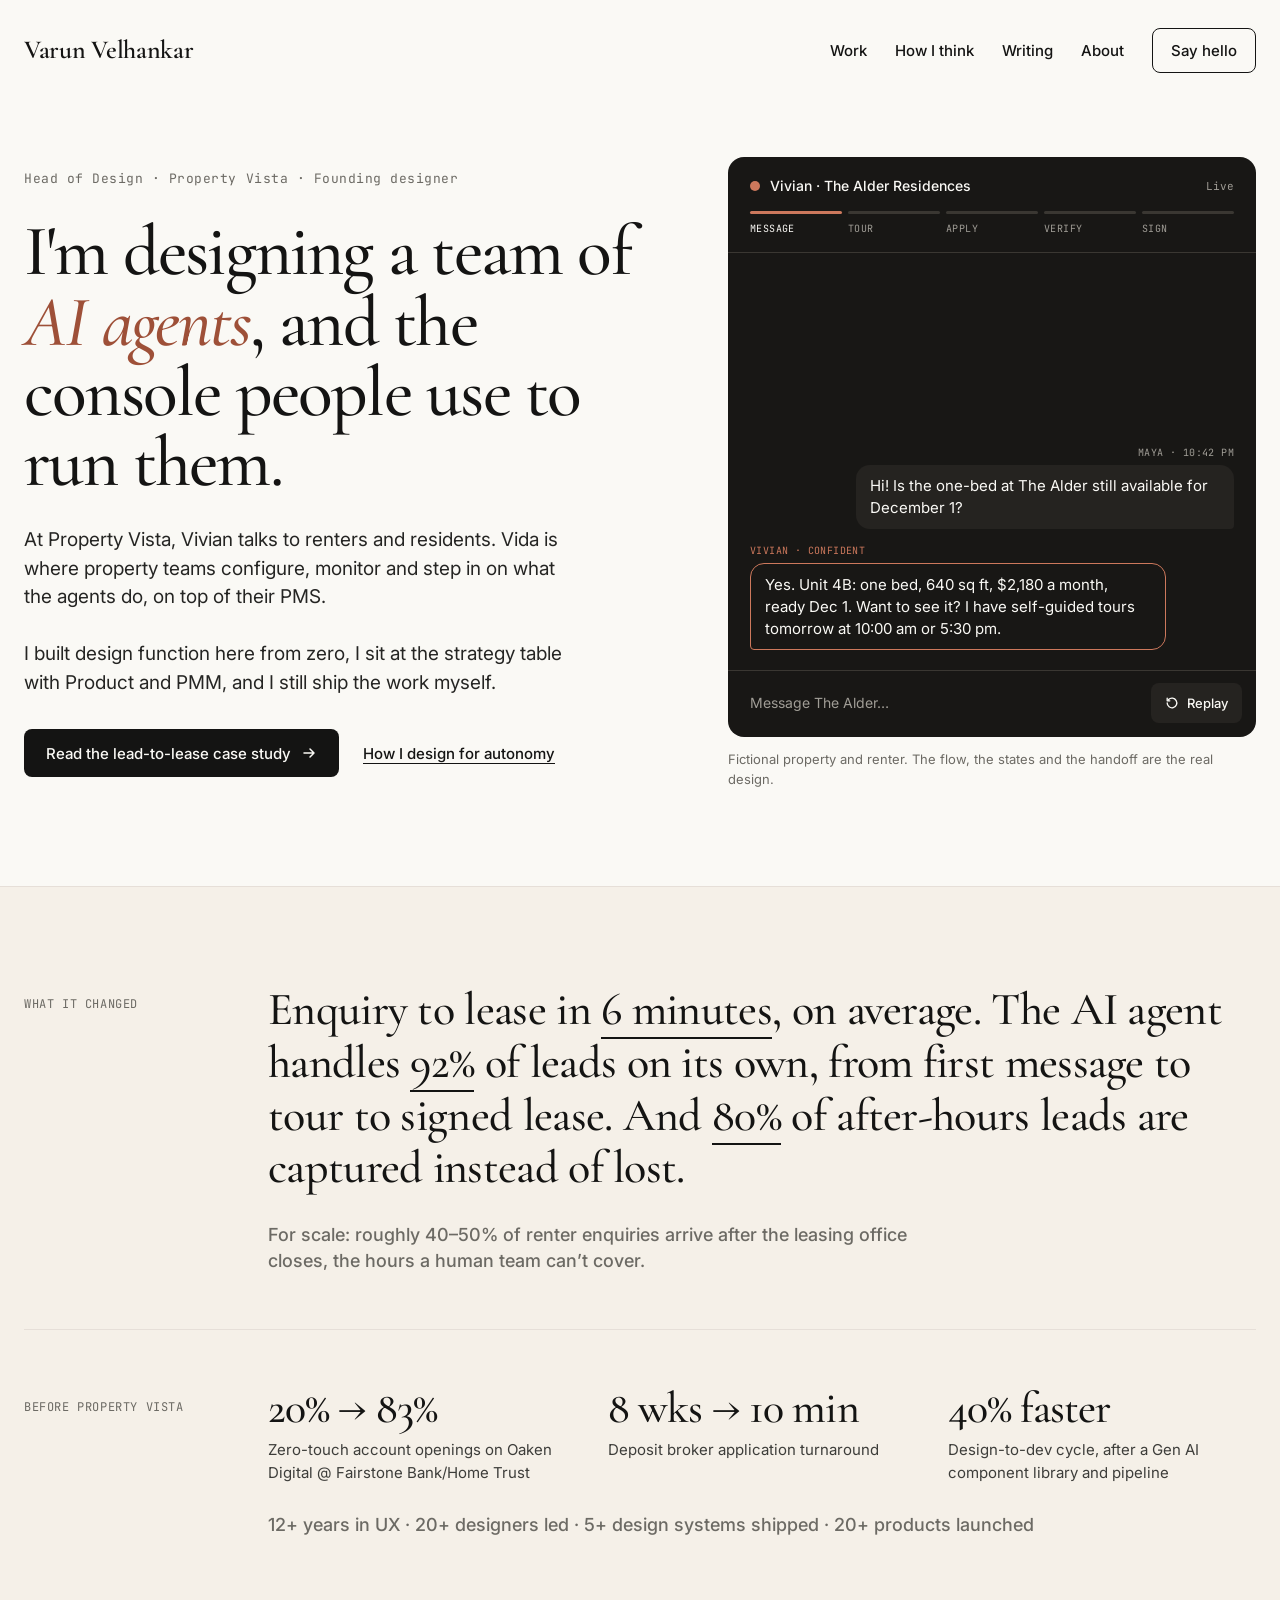
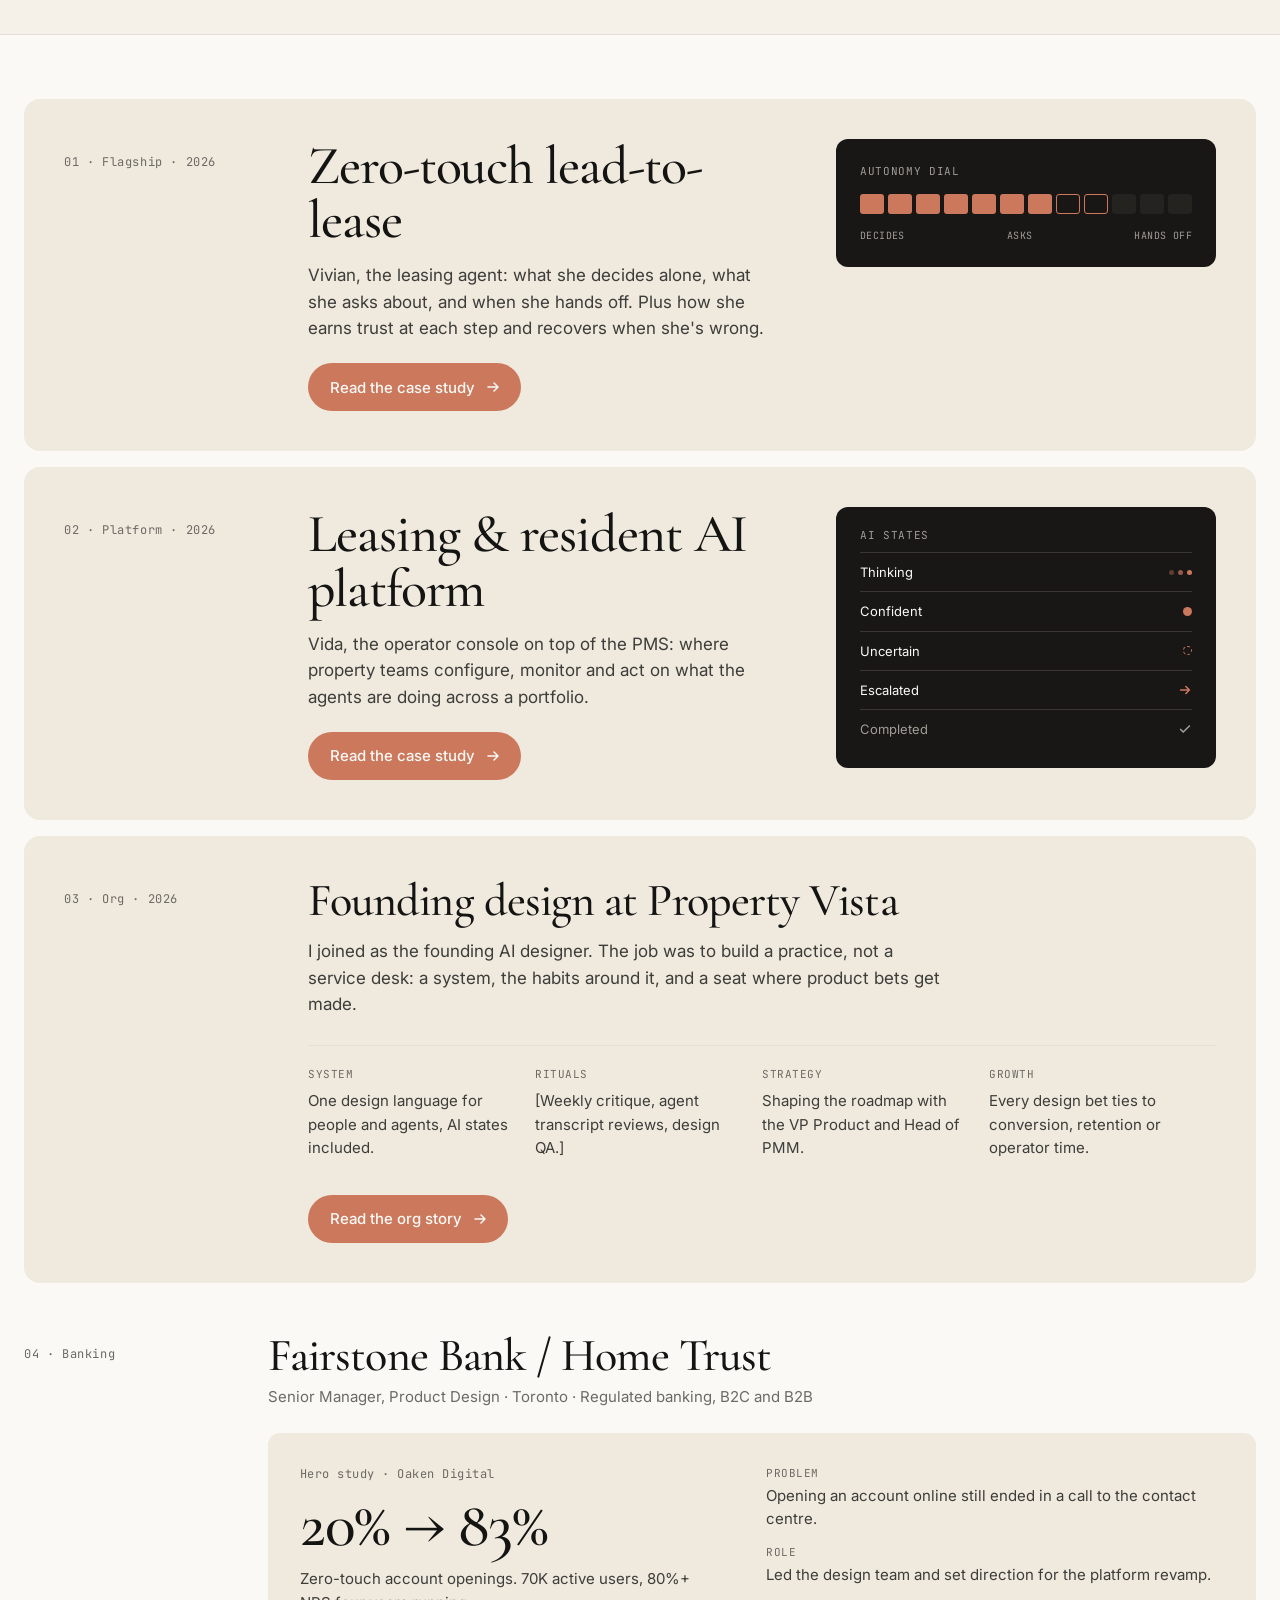
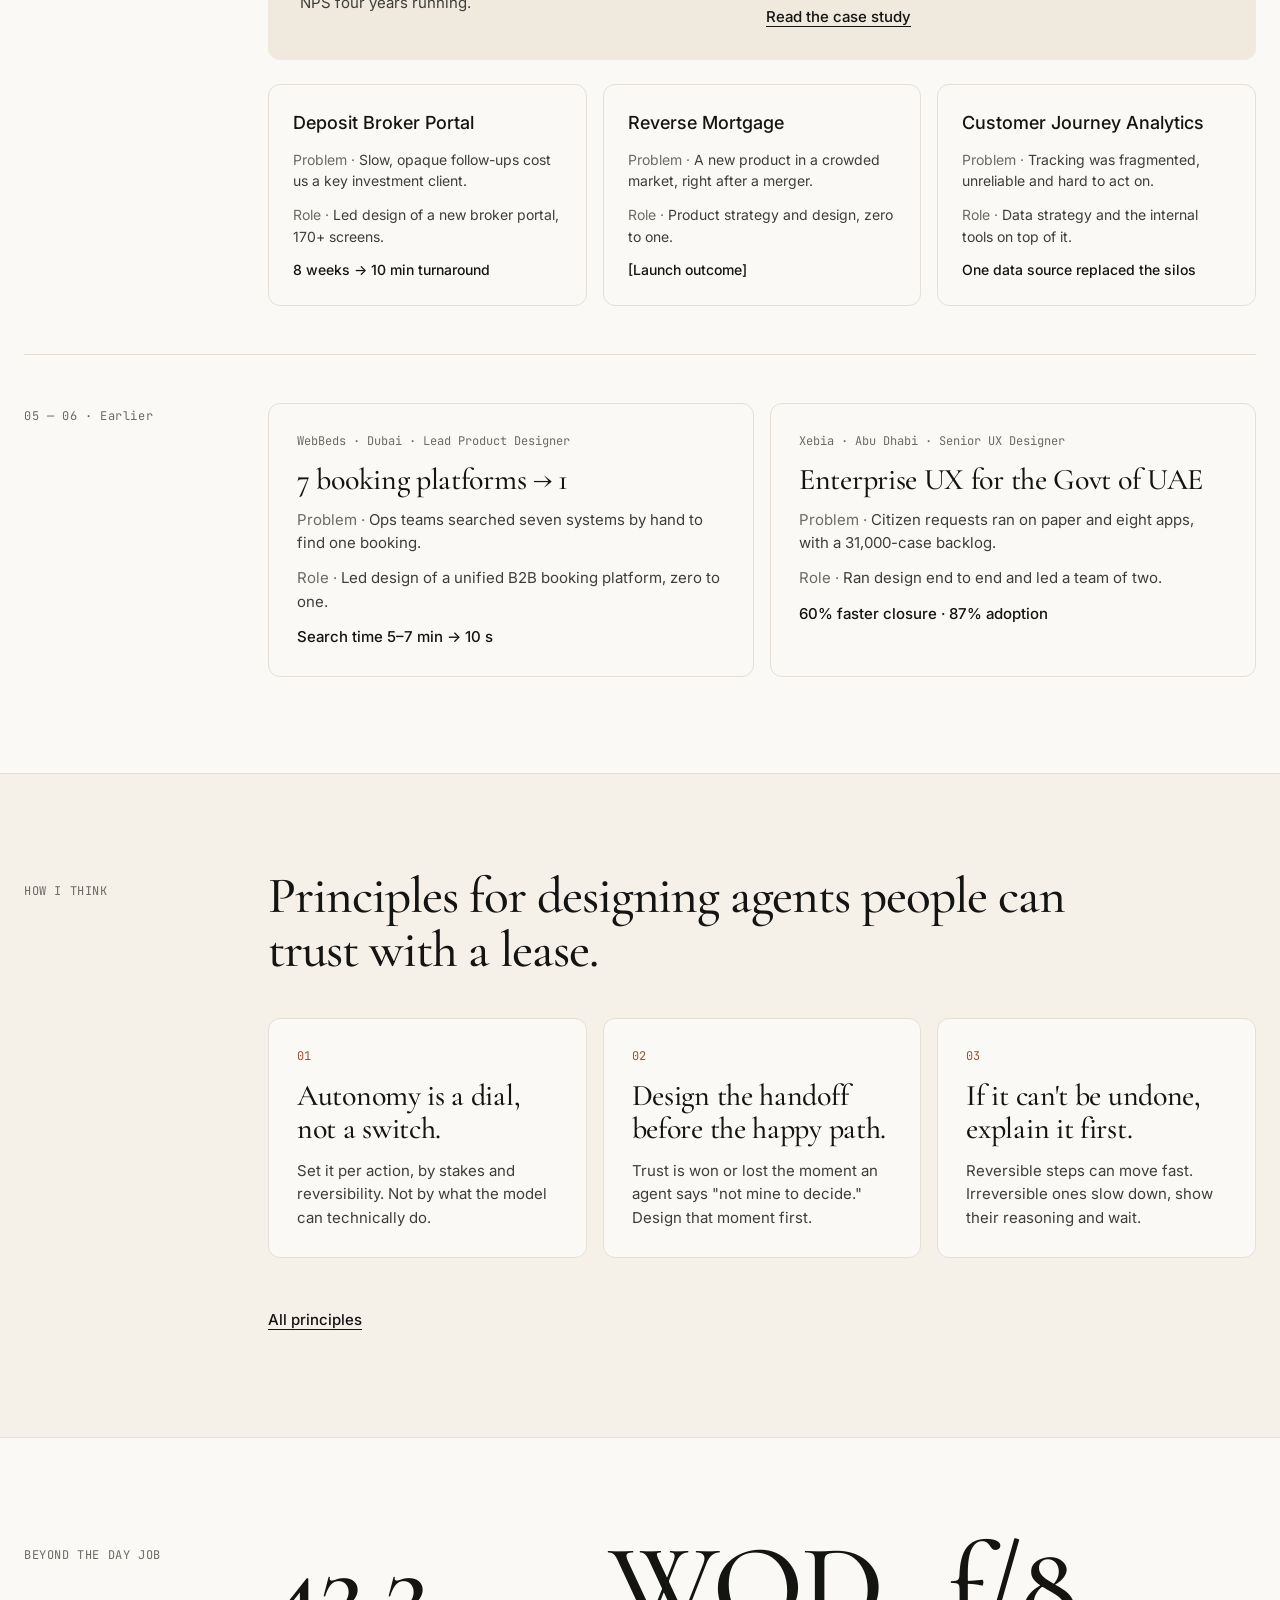
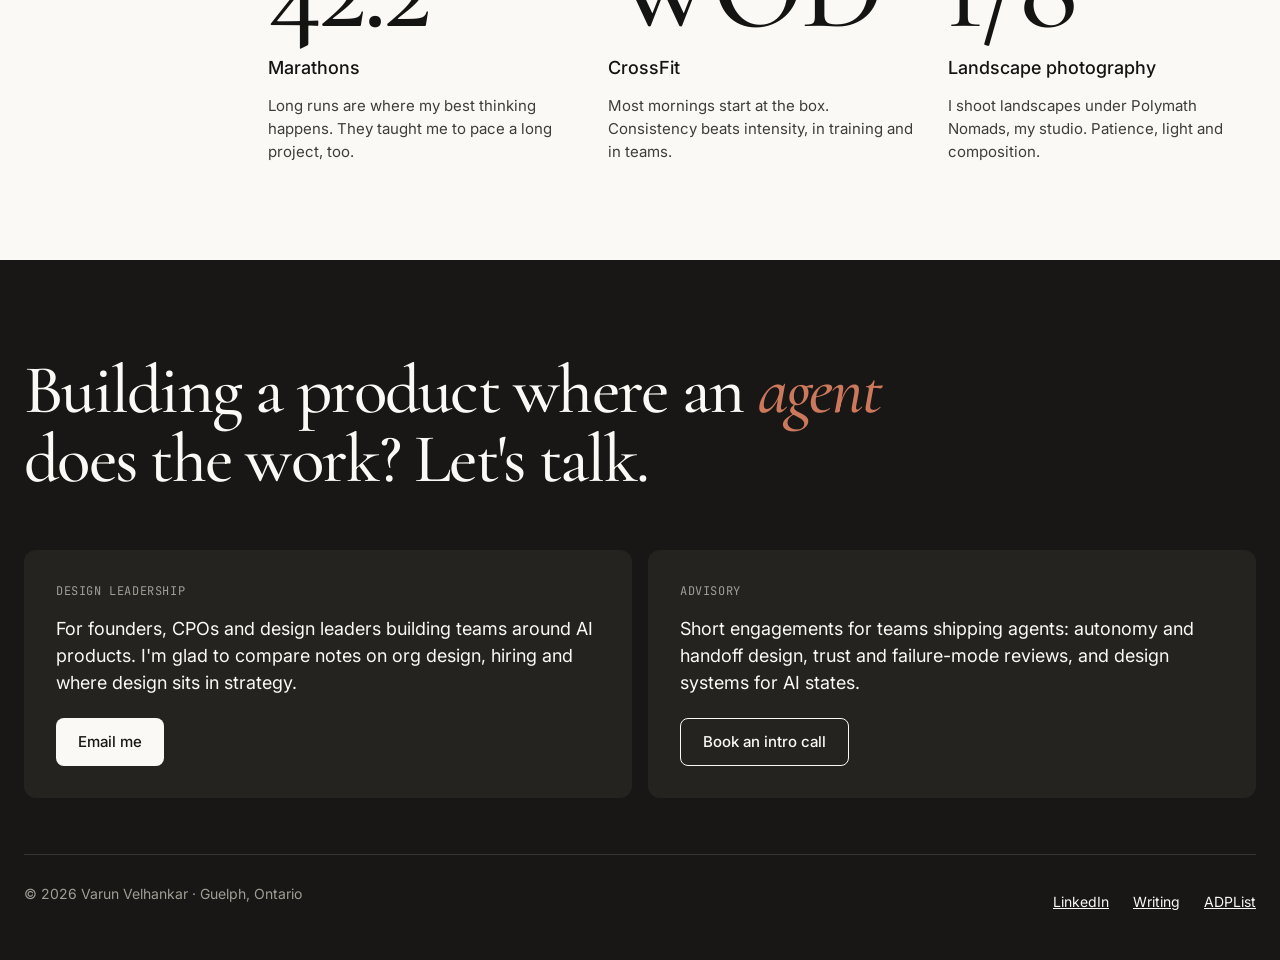
==== index.html @ 853984fc "Portfolio site v1" ====
<!doctype html>
<html lang="en">
<head>
<meta charset="utf-8">
<meta name="viewport" content="width=device-width, initial-scale=1">
<title>Varun Velhankar — Head of Design</title>
<meta name="description" content="Varun Velhankar designs AI agents for leasing and residents, and the console property teams use to run them.">
<link rel="preconnect" href="https://fonts.googleapis.com">
<link rel="preconnect" href="https://fonts.gstatic.com" crossorigin>
<link rel="stylesheet" href="https://fonts.googleapis.com/css2?family=Cormorant+Garamond:ital,wght@0,500;0,600;1,500&family=Inter:wght@400;500&family=JetBrains+Mono:wght@400;500&display=swap">
<link rel="stylesheet" href="assets/css/tokens.css">
<link rel="stylesheet" href="assets/css/site.css">
<script src="assets/js/transcript.js" defer></script>
</head>
<body>
<a class="skip-link" href="#main">Skip to content</a>

<header class="container site-header">
  <a class="brand" href="index.html">Varun Velhankar</a>
  <nav class="nav" aria-label="Primary">
    <a href="#work">Work</a>
    <a href="how-i-think.html">How I think</a>
    <a href="writing.html">Writing</a>
    <a href="about.html">About</a>
    <a class="nav__cta" href="#hello">Say hello</a>
  </nav>
</header>

<main id="main">

<section id="top" class="container hero">
  <div class="hero__copy">
    <p class="eyebrow">Head of Design · Property Vista · Founding designer</p>
    <h1 class="serif display-xl">I'm designing a team of <em class="em-agent">AI agents</em>, and the console people use to run them.</h1>
    <p class="lede" style="max-width: 560px">At Property Vista, Vivian talks to renters and residents. Vida is where property teams configure, monitor and step in on what the agents do, on top of their PMS.<br><br>I built design function here from zero, I sit at the strategy table with Product and PMM, and I still ship the work myself.</p>
    <div class="actions" style="padding-top: 4px">
      <a class="btn btn--ink" href="#work">Read the lead-to-lease case study<svg width="16" height="16" viewBox="0 0 16 16" fill="none" stroke="currentColor" stroke-width="1.5" stroke-linecap="round" stroke-linejoin="round" aria-hidden="true"><path d="M3 8h10M9 4l4 4-4 4"/></svg></a>
      <a class="text-link" href="how-i-think.html#autonomy">How I design for autonomy</a>
    </div>
  </div>

  <div class="transcript" data-transcript data-pace="1800">
    <div class="transcript__panel on-dark">
      <div class="transcript__head">
        <div class="transcript__title">
          <span class="transcript__who"><span class="dot" aria-hidden="true"></span>Vivian · The Alder Residences</span>
          <span class="transcript__status" data-status>Live</span>
        </div>
        <div class="stages" role="img" data-stages aria-label="Lease progress: Message, step 1 of 5">
          <div class="stage"><div class="stage__bar"></div><span class="stage__label">Message</span></div>
          <div class="stage"><div class="stage__bar"></div><span class="stage__label">Tour</span></div>
          <div class="stage"><div class="stage__bar"></div><span class="stage__label">Apply</span></div>
          <div class="stage"><div class="stage__bar"></div><span class="stage__label">Verify</span></div>
          <div class="stage"><div class="stage__bar"></div><span class="stage__label">Sign</span></div>
        </div>
      </div>
      <div class="transcript__log" data-log aria-live="polite"></div>
      <div class="transcript__foot">
        <span>Message The Alder…</span>
        <button class="replay" type="button" data-replay><svg width="14" height="14" viewBox="0 0 16 16" fill="none" stroke="currentColor" stroke-width="1.5" stroke-linecap="round" stroke-linejoin="round" aria-hidden="true"><path d="M2.5 8a5.5 5.5 0 1 0 1.6-3.9M2.5 2.5v3h3"/></svg>Replay</button>
      </div>
    </div>
    <p class="caption">Fictional property and renter. The flow, the states and the handoff are the real design.</p>
  </div>
</section>

<section class="band-soft" aria-label="Outcomes">
  <div class="container pad-96 stack" style="gap: 56px">
    <div class="row">
      <span class="row__label">What it changed</span>
      <div class="row__body row__body--sm stack" style="gap: 28px">
        <p class="serif statement">Enquiry to lease in <span class="underline-stat">6 minutes</span>, on average. The AI agent handles <span class="underline-stat">92%</span> of leads on its own, from first message to tour to signed lease. And <span class="underline-stat">80%</span> of after-hours leads are captured instead of lost.</p>
        <p class="footnote">For scale: roughly 40–50% of renter enquiries arrive after the leasing office closes, the hours a human team can’t cover.</p>
      </div>
    </div>
    <div class="row divider-top">
      <span class="row__label">Before Property Vista</span>
      <div class="row__body row__body--sm stack" style="gap: 28px">
        <div class="grid-fit" style="--min: 200px; gap: 28px 32px">
          <div class="stat"><span class="stat__value">20% → 83%</span><span class="stat__label">Zero-touch account openings on Oaken Digital @ Fairstone Bank/Home Trust</span></div>
          <div class="stat"><span class="stat__value">8 wks → 10 min</span><span class="stat__label">Deposit broker application turnaround</span></div>
          <div class="stat"><span class="stat__value">40% faster</span><span class="stat__label">Design-to-dev cycle, after a Gen AI component library and pipeline</span></div>
        </div>
        <p class="footnote" style="max-width: none">12+ years in UX · 20+ designers led · 5+ design systems shipped · 20+ products launched</p>
      </div>
    </div>
  </div>
</section>

<section id="work">
  <div class="container" style="padding-bottom: 96px">

    <article class="work-feature">
      <span class="row__label">01 · Flagship · 2026</span>
      <div class="work-feature__copy">
        <h2 class="serif" style="font-size: clamp(36px, 4.2vw, 60px); line-height: 1.02; letter-spacing: -0.02em">Zero-touch lead-to-lease</h2>
        <p class="text-lg">Vivian, the leasing agent: what she decides alone, what she asks about, and when she hands off. Plus how she earns trust at each step and recovers when she's wrong.</p>
        <a class="btn btn--accent" href="#lead-to-lease">Read the case study<svg width="16" height="16" viewBox="0 0 16 16" fill="none" stroke="currentColor" stroke-width="1.5" stroke-linecap="round" stroke-linejoin="round" aria-hidden="true"><path d="M3 8h10M9 4l4 4-4 4"/></svg></a>
      </div>
      <div class="widget on-dark">
        <span class="widget__label">Autonomy dial</span>
        <div class="dial" aria-hidden="true">
          <span class="is-on"></span><span class="is-on"></span><span class="is-on"></span><span class="is-on"></span><span class="is-on"></span><span class="is-on"></span><span class="is-on"></span><span class="is-ask"></span><span class="is-ask"></span><span></span><span></span><span></span>
        </div>
        <div class="dial-legend"><span>Decides</span><span>Asks</span><span>Hands off</span></div>
      </div>
    </article>

    <article class="work-feature">
      <span class="row__label">02 · Platform · 2026</span>
      <div class="work-feature__copy">
        <h2 class="serif" style="font-size: clamp(36px, 4.2vw, 60px); line-height: 1.02; letter-spacing: -0.02em">Leasing &amp; resident AI platform</h2>
        <p class="text-lg">Vida, the operator console on top of the PMS: where property teams configure, monitor and act on what the agents are doing across a portfolio.</p>
        <a class="btn btn--accent" href="#resident-platform">Read the case study<svg width="16" height="16" viewBox="0 0 16 16" fill="none" stroke="currentColor" stroke-width="1.5" stroke-linecap="round" stroke-linejoin="round" aria-hidden="true"><path d="M3 8h10M9 4l4 4-4 4"/></svg></a>
      </div>
      <div class="widget state-list on-dark">
        <span class="widget__label">AI states</span>
        <div class="state-row"><span>Thinking</span><span class="ai-dots" aria-hidden="true"><span></span><span></span><span></span></span></div>
        <div class="state-row"><span>Confident</span><span class="ai-dot" aria-hidden="true"></span></div>
        <div class="state-row"><span>Uncertain</span><span class="ai-dot ai-dot--ring" aria-hidden="true"></span></div>
        <div class="state-row"><span>Escalated</span><svg width="14" height="14" viewBox="0 0 16 16" fill="none" stroke="var(--accent)" stroke-width="1.8" stroke-linecap="round" stroke-linejoin="round" aria-hidden="true"><path d="M3 8h10M9 4l4 4-4 4"/></svg></div>
        <div class="state-row state-row--done"><span>Completed</span><svg width="14" height="14" viewBox="0 0 16 16" fill="none" stroke="currentColor" stroke-width="1.8" stroke-linecap="round" stroke-linejoin="round" aria-hidden="true"><path d="M3 8.5l3 3 7-7"/></svg></div>
      </div>
    </article>

    <article class="work-feature">
      <span class="row__label">03 · Org · 2026</span>
      <div class="row__body stack" style="gap: 28px">
        <div class="stack" style="gap: 14px">
          <h2 class="serif heading-2">Founding design at Property Vista</h2>
          <p class="text-lg" style="max-width: 640px">I joined as the founding AI designer. The job was to build a practice, not a service desk: a system, the habits around it, and a seat where product bets get made.</p>
        </div>
        <div class="facts">
          <div><span class="mono-label">System</span><span>One design language for people and agents, AI states included.</span></div>
          <div><span class="mono-label">Rituals</span><span>[Weekly critique, agent transcript reviews, design QA.]</span></div>
          <div><span class="mono-label">Strategy</span><span>Shaping the roadmap with the VP Product and Head of PMM.</span></div>
          <div><span class="mono-label">Growth</span><span>Every design bet ties to conversion, retention or operator time.</span></div>
        </div>
        <a class="btn btn--accent" href="#founding">Read the org story<svg width="16" height="16" viewBox="0 0 16 16" fill="none" stroke="currentColor" stroke-width="1.5" stroke-linecap="round" stroke-linejoin="round" aria-hidden="true"><path d="M3 8h10M9 4l4 4-4 4"/></svg></a>
      </div>
    </article>

    <div class="row work-block work-block--rule">
      <span class="row__label">04 · Banking</span>
      <div class="row__body stack" style="gap: 24px">
        <div class="stack" style="gap: 6px">
          <h2 class="serif heading-2">Fairstone Bank / Home Trust</h2>
          <span class="text-md muted">Senior Manager, Product Design · Toronto · Regulated banking, B2C and B2B</span>
        </div>
        <a class="case-hero" href="#oaken">
          <div class="case-hero__a">
            <span class="mono-meta" style="letter-spacing: 0.04em">Hero study · Oaken Digital</span>
            <span class="stat__value stat__value--xl">20% → 83%</span>
            <span class="stat__label">Zero-touch account openings. 70K active users, 80%+ NPS four years running.</span>
          </div>
          <div class="case-hero__b">
            <div class="stack" style="gap: 2px"><span class="mono-label">Problem</span><span>Opening an account online still ended in a call to the contact centre.</span></div>
            <div class="stack" style="gap: 2px"><span class="mono-label">Role</span><span>Led the design team and set direction for the platform revamp.</span></div>
            <span class="case-hero__cta">Read the case study</span>
          </div>
        </a>
        <div class="grid-fit" style="--min: 220px">
          <a class="case-card" href="#deposit-broker">
            <span class="strong">Deposit Broker Portal</span>
            <span><span class="muted">Problem · </span>Slow, opaque follow-ups cost us a key investment client.</span>
            <span><span class="muted">Role · </span>Led design of a new broker portal, 170+ screens.</span>
            <span class="outcome">8 weeks → 10 min turnaround</span>
          </a>
          <a class="case-card" href="#reverse-mortgage">
            <span class="strong">Reverse Mortgage</span>
            <span><span class="muted">Problem · </span>A new product in a crowded market, right after a merger.</span>
            <span><span class="muted">Role · </span>Product strategy and design, zero to one.</span>
            <span class="outcome">[Launch outcome]</span>
          </a>
          <a class="case-card" href="#customer-journey">
            <span class="strong">Customer Journey Analytics</span>
            <span><span class="muted">Problem · </span>Tracking was fragmented, unreliable and hard to act on.</span>
            <span><span class="muted">Role · </span>Data strategy and the internal tools on top of it.</span>
            <span class="outcome">One data source replaced the silos</span>
          </a>
        </div>
      </div>
    </div>

    <div class="row work-block work-block--last">
      <span class="row__label">05 — 06 · Earlier</span>
      <div class="row__body grid-fit" style="--min: 320px">
        <a class="case-card case-card--lg" href="#webbeds">
          <span class="mono-meta">WebBeds · Dubai · Lead Product Designer</span>
          <span class="serif title-30">7 booking platforms → 1</span>
          <span><span class="muted">Problem · </span>Ops teams searched seven systems by hand to find one booking.</span>
          <span><span class="muted">Role · </span>Led design of a unified B2B booking platform, zero to one.</span>
          <span class="outcome">Search time 5–7 min → 10 s</span>
        </a>
        <a class="case-card case-card--lg" href="#xebia">
          <span class="mono-meta">Xebia · Abu Dhabi · Senior UX Designer</span>
          <span class="serif title-30">Enterprise UX for the Govt of UAE</span>
          <span><span class="muted">Problem · </span>Citizen requests ran on paper and eight apps, with a 31,000-case backlog.</span>
          <span><span class="muted">Role · </span>Ran design end to end and led a team of two.</span>
          <span class="outcome">60% faster closure · 87% adoption</span>
        </a>
      </div>
    </div>

  </div>
</section>

<section id="think" class="band-soft">
  <div class="container pad-96 row">
    <span class="row__label">How I think</span>
    <div class="row__body stack" style="gap: 40px">
      <h2 class="serif" style="max-width: 820px; font-size: clamp(34px, 4vw, 56px); line-height: 1.05; letter-spacing: -0.02em">Principles for designing agents people can trust with a lease.</h2>
      <div class="grid-fit">
        <a class="principle-card" href="how-i-think.html#autonomy">
          <span class="principle-card__num">01</span>
          <h3 class="serif title-30">Autonomy is a dial, not a switch.</h3>
          <p class="text-md">Set it per action, by stakes and reversibility. Not by what the model can technically do.</p>
        </a>
        <a class="principle-card" href="how-i-think.html#handoff">
          <span class="principle-card__num">02</span>
          <h3 class="serif title-30">Design the handoff before the happy path.</h3>
          <p class="text-md">Trust is won or lost the moment an agent says "not mine to decide." Design that moment first.</p>
        </a>
        <a class="principle-card" href="how-i-think.html#undo">
          <span class="principle-card__num">03</span>
          <h3 class="serif title-30">If it can't be undone, explain it first.</h3>
          <p class="text-md">Reversible steps can move fast. Irreversible ones slow down, show their reasoning and wait.</p>
        </a>
      </div>
      <a class="text-link" href="how-i-think.html" style="align-self: flex-start; padding: 10px 0">All principles</a>
    </div>
  </div>
</section>

<section id="about" class="container pad-96 row">
  <span class="row__label">Beyond the day job</span>
  <div class="row__body grid-fit" style="--min: 240px; gap: 40px 32px">
    <div class="stack" style="gap: 12px">
      <span class="big-glyph" aria-hidden="true">42.2</span>
      <h3 class="strong">Marathons</h3>
      <p class="text-md">Long runs are where my best thinking happens. They taught me to pace a long project, too.</p>
    </div>
    <div class="stack" style="gap: 12px">
      <span class="big-glyph" aria-hidden="true">WOD</span>
      <h3 class="strong">CrossFit</h3>
      <p class="text-md">Most mornings start at the box. Consistency beats intensity, in training and in teams.</p>
    </div>
    <div class="stack" style="gap: 12px">
      <span class="big-glyph" aria-hidden="true">f/8</span>
      <h3 class="strong">Landscape photography</h3>
      <p class="text-md">I shoot landscapes under Polymath Nomads, my studio. Patience, light and composition.</p>
    </div>
  </div>
</section>

</main>

<section id="hello" class="on-dark">
  <div class="container contact contact--lg">
    <h2 class="serif display-cta display-cta--lg">Building a product where an <em class="em-accent">agent</em> does the work? Let's talk.</h2>
    <div class="grid-fit" style="--min: 380px">
      <div class="offer">
        <span class="kicker">Design leadership</span>
        <p>For founders, CPOs and design leaders building teams around AI products. I'm glad to compare notes on org design, hiring and where design sits in strategy.</p>
        <a class="btn btn--light" href="mailto:varunuxd@gmail.com">Email me</a>
      </div>
      <div class="offer">
        <span class="kicker">Advisory</span>
        <p>Short engagements for teams shipping agents: autonomy and handoff design, trust and failure-mode reviews, and design systems for AI states.</p>
        <a class="btn btn--outline" href="#advisory">Book an intro call</a>
      </div>
    </div>
    <footer class="site-footer">
      <span>© 2026 Varun Velhankar · Guelph, Ontario</span>
      <nav aria-label="Footer"><a href="https://www.linkedin.com/in/varunvelhankar/">LinkedIn</a><a href="writing.html">Writing</a><a href="#adplist">ADPList</a></nav>
    </footer>
  </div>
</section>

</body>
</html>
---- assets/css/tokens.css ----
/* Warm Editorial design tokens.
   Light is the default; dark follows the OS unless <html data-theme> forces one. */

:root {
  --canvas: #faf9f5;
  --soft: #f5f0e8;
  --card: #efe9de;
  --ink: #141413;
  --body-strong: #252523;
  --body: #3d3d3a;
  --muted: #6c6a64;
  --hair: #e6dfd8;

  --dark: #181715;
  --dark-el: #252320;
  --dark-hair: #3a3732;
  --on-dark: #faf9f5;
  --on-dark-soft: #a09d96;

  --agent-text: #9e5038;
  --accent: #cc785c;

  --serif: "Cormorant Garamond", "EB Garamond", Garamond, "Times New Roman", serif;
  --sans: Inter, -apple-system, "Segoe UI", sans-serif;
  --mono: "JetBrains Mono", ui-monospace, monospace;

  --max: 1280px;
  --gutter: 24px;
  --radius-sm: 8px;
  --radius-md: 12px;
  --radius-lg: 16px;
  --ease: cubic-bezier(0.2, 0, 0, 1);

  color-scheme: light;
}

@media (prefers-color-scheme: dark) {
  :root:not([data-theme="light"]) {
    --canvas: #181715;
    --soft: #1f1e1b;
    --card: #252320;
    --ink: #faf9f5;
    --body-strong: #ece8e1;
    --body: #d4d0c8;
    --muted: #a09d96;
    --hair: #3a3732;
    --dark: #0e0d0c;
    --agent-text: #e0927a;
    color-scheme: dark;
  }
}

:root[data-theme="dark"] {
  --canvas: #181715;
  --soft: #1f1e1b;
  --card: #252320;
  --ink: #faf9f5;
  --body-strong: #ece8e1;
  --body: #d4d0c8;
  --muted: #a09d96;
  --hair: #3a3732;
  --dark: #0e0d0c;
  --agent-text: #e0927a;
  color-scheme: dark;
}
---- assets/css/site.css ----
/* Site styles. Tokens live in tokens.css. */

*, *::before, *::after { box-sizing: border-box; }

body {
  margin: 0;
  background: var(--canvas);
  color: var(--body);
  font-family: var(--sans);
  font-size: 16px;
  line-height: 1.55;
  -webkit-font-smoothing: antialiased;
}

img { display: block; max-width: 100%; }
h1, h2, h3, p, ol { margin: 0; }

a { color: var(--ink); }
a:hover { color: var(--body); }
a:focus-visible, button:focus-visible { outline: 2px solid var(--ink); outline-offset: 2px; }

.on-dark { background: var(--dark); color: var(--on-dark); }
.on-dark a { color: var(--on-dark); }
.on-dark a:hover { color: var(--on-dark-soft); }
.on-dark a:focus-visible, .on-dark button:focus-visible { outline-color: var(--on-dark); }

.skip-link {
  position: absolute; left: 16px; top: -48px; padding: 10px 14px;
  background: var(--ink); color: var(--canvas); border-radius: var(--radius-sm); z-index: 10;
}
.skip-link:focus { top: 16px; color: var(--canvas); }

/* ---------- Layout ---------- */

.container { max-width: var(--max); margin: 0 auto; padding-left: var(--gutter); padding-right: var(--gutter); }
.stack { display: flex; flex-direction: column; }

.band-soft { background: var(--soft); border-top: 1px solid var(--hair); border-bottom: 1px solid var(--hair); }
.band-soft--top { border-bottom: 0; }

.pad-96 { padding-top: 96px; padding-bottom: 96px; }

/* Label column + content column, the site's main section rhythm */
.row { display: flex; flex-wrap: wrap; gap: 24px 64px; }
.row--tight { gap: 16px 64px; }
.row__label {
  flex: 0 0 180px;
  font-family: var(--mono); font-size: 12px; letter-spacing: 0.05em; text-transform: uppercase;
  color: var(--muted); padding-top: 12px;
}
.row__label--plain { text-transform: none; }
.on-dark .row__label { color: var(--on-dark-soft); }
.row__body { flex: 1 1 760px; min-width: 0; }
.row__body--md { flex-basis: 600px; }
.row__body--sm { flex-basis: 560px; }

.grid-fit { display: grid; gap: 16px; grid-template-columns: repeat(auto-fit, minmax(min(100%, var(--min, 240px)), 1fr)); }

/* ---------- Header ---------- */

.site-header {
  display: flex; flex-wrap: wrap; align-items: center; justify-content: space-between;
  gap: 16px 32px; padding-top: 28px; padding-bottom: 28px;
}
.brand { font-family: var(--serif); font-size: 26px; font-weight: 600; letter-spacing: -0.3px; text-decoration: none; color: var(--ink); }
.nav { display: flex; flex-wrap: wrap; align-items: center; gap: 4px 28px; font-size: 15px; font-weight: 500; }
.nav a { text-decoration: none; padding: 10px 0; }
.nav a[aria-current="page"] { text-decoration: underline; text-underline-offset: 6px; }
.nav .nav__cta { padding: 10px 18px; border: 1px solid var(--ink); border-radius: var(--radius-sm); }

/* ---------- Type ---------- */

.eyebrow { font-family: var(--mono); font-size: 13px; letter-spacing: 0.04em; color: var(--muted); }
.kicker { font-family: var(--mono); font-size: 12px; letter-spacing: 0.05em; text-transform: uppercase; color: var(--muted); }
.on-dark .kicker { color: var(--on-dark-soft); }
.mono-label { font-family: var(--mono); font-size: 11px; letter-spacing: 0.05em; text-transform: uppercase; color: var(--muted); }
.mono-meta { font-family: var(--mono); font-size: 12px; color: var(--muted); }

.serif { font-family: var(--serif); font-weight: 500; color: var(--ink); }
.on-dark .serif { color: inherit; }

.display-xl { font-size: clamp(42px, 5.6vw, 84px); line-height: 0.98; letter-spacing: -0.025em; }
.display-xxl { font-size: clamp(44px, 6vw, 92px); line-height: 0.98; letter-spacing: -0.025em; }
.display-cta { font-size: clamp(40px, 5vw, 72px); line-height: 1; letter-spacing: -0.025em; max-width: 900px; }
.display-cta--lg { font-size: clamp(40px, 5.4vw, 80px); max-width: 960px; }
.heading-1 { font-size: clamp(36px, 4.4vw, 64px); line-height: 1.02; letter-spacing: -0.02em; }
.heading-2 { font-size: clamp(32px, 3.6vw, 48px); line-height: 1.05; letter-spacing: -0.02em; }
.heading-3 { font-size: clamp(30px, 3vw, 44px); line-height: 1.08; letter-spacing: -0.015em; }
.statement { font-size: clamp(30px, 3.6vw, 50px); line-height: 1.15; letter-spacing: -0.015em; }
.title-32 { font-size: 32px; line-height: 1.1; letter-spacing: -0.01em; }
.title-30 { font-size: 30px; line-height: 1.1; letter-spacing: -0.01em; }
.title-26 { font-size: 26px; line-height: 1.15; }

.em-agent { font-style: italic; color: var(--agent-text); }
.lede { font-size: 19px; line-height: 1.5; color: var(--body-strong); max-width: 600px; }
.text-lg { font-size: 17px; }
.text-md { font-size: 15px; }
.text-sm { font-size: 14px; }
.strong { font-size: 18px; font-weight: 500; color: var(--ink); }
.muted { color: var(--muted); }
.ink { color: var(--ink); font-weight: 500; }
.footnote { font-size: 18px; line-height: 1.4; font-weight: 500; color: var(--muted); max-width: 640px; }

/* ---------- Buttons & links ---------- */

.btn {
  align-self: flex-start; display: inline-flex; align-items: center; gap: 10px;
  min-height: 48px; padding: 0 22px; border-radius: var(--radius-sm);
  text-decoration: none; font-weight: 500; font-size: 15px;
}
.btn svg { flex: none; }
.btn--ink { background: var(--ink); color: var(--canvas); }
.btn--ink:hover { color: var(--canvas); opacity: 0.88; }
.btn--accent { background: var(--accent); color: var(--canvas); border-radius: 9999px; padding: 0 20px 0 22px; margin-top: 8px; }
.btn--accent:hover { color: var(--canvas); opacity: 0.9; }
.on-dark .btn--light { background: var(--on-dark); color: var(--dark); }
.on-dark .btn--light:hover { color: var(--dark); opacity: 0.88; }
.on-dark .btn--outline { border: 1px solid var(--on-dark); }

.text-link { font-weight: 500; font-size: 15px; text-underline-offset: 4px; padding: 12px 0; }
.actions { display: flex; flex-wrap: wrap; gap: 12px 24px; align-items: center; }

/* ---------- Hero ---------- */

.hero { display: flex; flex-wrap: wrap; gap: 56px; align-items: center; padding-top: 56px; padding-bottom: 96px; }
.hero--end { align-items: flex-end; }
.hero--stack { flex-direction: column; align-items: stretch; gap: 28px; }
.hero__copy { flex: 1 1 560px; min-width: 0; display: flex; flex-direction: column; gap: 28px; }
.portrait {
  flex: 0 1 360px; min-width: 0; width: 100%; max-width: 360px; aspect-ratio: 3 / 4;
  object-fit: cover; object-position: center 30%; background: var(--card); border-radius: var(--radius-lg);
}

/* ---------- Transcript demo (landing hero) ---------- */

.transcript { flex: 1 1 440px; min-width: 0; max-width: 560px; display: flex; flex-direction: column; gap: 12px; }
.transcript__panel { border-radius: var(--radius-lg); height: 580px; display: flex; flex-direction: column; overflow: hidden; }
.transcript__head { padding: 18px 22px 16px; border-bottom: 1px solid var(--dark-hair); display: flex; flex-direction: column; gap: 14px; }
.transcript__title { display: flex; justify-content: space-between; align-items: center; gap: 12px; }
.transcript__who { display: flex; align-items: center; gap: 10px; font-size: 14px; font-weight: 500; }
.dot { width: 10px; height: 10px; border-radius: 9999px; background: var(--accent); }
.transcript__status { font-family: var(--mono); font-size: 11px; color: var(--on-dark-soft); }
.stages { display: grid; grid-template-columns: repeat(5, minmax(0, 1fr)); gap: 6px; }
.stage { display: flex; flex-direction: column; gap: 7px; }
.stage__bar { height: 3px; border-radius: 2px; background: var(--dark-hair); }
.stage__label { font-family: var(--mono); font-size: 10px; letter-spacing: 0.04em; text-transform: uppercase; color: var(--on-dark-soft); }
.stage.is-on .stage__bar { background: var(--accent); }
.stage.is-on .stage__label { color: var(--on-dark); }

.transcript__log { flex: 1; min-height: 0; padding: 20px 22px; display: flex; flex-direction: column; justify-content: flex-end; gap: 14px; overflow: hidden; }
.msg { display: flex; flex-direction: column; gap: 5px; animation: rise 320ms var(--ease) both; }
.msg__meta { font-family: var(--mono); font-size: 10px; letter-spacing: 0.04em; text-transform: uppercase; color: var(--on-dark-soft); }
.msg__bubble { padding: 10px 14px; font-size: 15px; line-height: 1.45; }
.msg--renter { align-self: flex-end; align-items: flex-end; max-width: 78%; }
.msg--renter .msg__bubble { background: var(--dark-el); border-radius: 14px 14px 4px 14px; }
.msg--agent { align-self: flex-start; max-width: 86%; }
.msg--agent .msg__meta { color: var(--accent); }
.msg--agent .msg__bubble { border: 1px solid var(--accent); border-radius: 14px 14px 14px 4px; }
.msg--event { align-self: center; flex-direction: row; align-items: center; gap: 8px; font-family: var(--mono); font-size: 11px; color: var(--on-dark-soft); }
.msg--human { align-self: stretch; flex-direction: row; align-items: center; gap: 12px; padding: 10px 12px; border: 1px dashed var(--dark-hair); border-radius: 10px; font-size: 13px; line-height: 1.4; }
.avatar { flex: none; width: 28px; height: 28px; border-radius: 9999px; background: var(--on-dark); color: var(--dark); display: flex; align-items: center; justify-content: center; font-size: 11px; font-weight: 500; }
.typing { align-self: flex-start; display: flex; gap: 5px; padding: 6px 2px; }
.typing span { width: 6px; height: 6px; border-radius: 9999px; background: var(--accent); animation: blink 1.2s infinite; }
.typing span:nth-child(2) { animation-delay: 0.15s; }
.typing span:nth-child(3) { animation-delay: 0.3s; }

.transcript__foot { padding: 12px 14px 14px 22px; border-top: 1px solid var(--dark-hair); display: flex; align-items: center; justify-content: space-between; gap: 12px; font-size: 14px; color: var(--on-dark-soft); }
.replay { min-height: 40px; padding: 0 14px; display: inline-flex; align-items: center; gap: 8px; background: var(--dark-el); color: var(--on-dark); border: 0; border-radius: var(--radius-sm); font: 500 13px var(--sans); cursor: pointer; }
.replay:hover { background: var(--dark-hair); }
.caption { font-size: 13px; color: var(--muted); }

@keyframes rise { from { opacity: 0; transform: translateY(8px); } to { opacity: 1; transform: none; } }
@keyframes blink { 0%, 80%, 100% { opacity: 0.25; } 40% { opacity: 1; } }
@media (prefers-reduced-motion: reduce) { .msg, .typing span { animation: none; } }

/* ---------- Outcomes ---------- */

.underline-stat { border-bottom: 2px solid var(--ink); }
.stat { display: flex; flex-direction: column; gap: 8px; }
.stat__value { font-family: var(--serif); font-weight: 500; font-size: 44px; line-height: 1; letter-spacing: -0.02em; color: var(--ink); }
.stat__value--xl { font-size: 64px; }
.stat__label { font-size: 15px; color: var(--body); }
.divider-top { padding-top: 56px; border-top: 1px solid var(--hair); }

/* ---------- Work ---------- */

.work-feature { margin-top: 16px; background: var(--card); border-radius: var(--radius-lg); padding: 40px; display: flex; flex-wrap: wrap; gap: 24px 64px; align-items: flex-start; }
.work-feature:first-child { margin-top: 64px; }
.work-feature .row__label { text-transform: none; padding-top: 14px; }
.work-feature__copy { flex: 1 1 460px; min-width: 0; display: flex; flex-direction: column; gap: 14px; }
.work-feature__copy p { max-width: 520px; }

.widget { flex: 0 1 380px; min-width: 0; border-radius: var(--radius-md); padding: 24px; display: flex; flex-direction: column; gap: 14px; }
.widget__label { font-family: var(--mono); font-size: 11px; letter-spacing: 0.06em; text-transform: uppercase; color: var(--on-dark-soft); }
.dial { display: grid; grid-template-columns: repeat(12, minmax(0, 1fr)); gap: 4px; }
.dial span { height: 20px; border-radius: 3px; background: var(--dark-el); }
.dial .is-on { background: var(--accent); }
.dial .is-ask { background: none; border: 1px solid var(--accent); }
.dial-legend { display: flex; justify-content: space-between; font-family: var(--mono); font-size: 10px; letter-spacing: 0.04em; text-transform: uppercase; color: var(--on-dark-soft); }
.state-list { padding: 20px 24px; gap: 0; font-size: 13px; }
.state-list .widget__label { padding-bottom: 8px; }
.state-row { display: flex; justify-content: space-between; align-items: center; padding: 9px 0; border-top: 1px solid var(--dark-hair); }
.state-row--done { color: var(--on-dark-soft); }

.ai-dot { display: inline-block; width: 9px; height: 9px; border-radius: 9999px; background: var(--accent); }
.ai-dot--ring { background: none; border: 1.5px dashed var(--accent); }
.ai-dots { display: inline-flex; gap: 4px; align-items: center; }
.ai-dots span { width: 5px; height: 5px; border-radius: 9999px; background: var(--accent); }
.ai-dots span:nth-child(1) { opacity: 0.4; }
.ai-dots span:nth-child(2) { opacity: 0.7; }

.facts { display: grid; grid-template-columns: repeat(auto-fit, minmax(200px, 1fr)); border-top: 1px solid var(--hair); }
.facts > div { padding: 20px 24px 0 0; display: flex; flex-direction: column; gap: 6px; font-size: 15px; }

.work-block { padding-top: 48px; padding-bottom: 48px; align-items: flex-start; }
.work-block .row__label { text-transform: none; padding-top: 14px; }
.work-block--rule { border-bottom: 1px solid var(--hair); }
.work-block--last { padding-bottom: 0; }
.work-block--last .row__label { padding-top: 4px; }

.case-hero { text-decoration: none; color: inherit; background: var(--card); border-radius: var(--radius-md); padding: 32px; display: flex; flex-wrap: wrap; gap: 28px 48px; align-items: flex-start; }
.case-hero__a { flex: 1 1 280px; min-width: 0; display: flex; flex-direction: column; gap: 10px; }
.case-hero__b { flex: 1 1 320px; min-width: 0; display: flex; flex-direction: column; gap: 14px; font-size: 15px; }
.case-hero__cta { font-weight: 500; color: var(--ink); text-decoration: underline; text-underline-offset: 4px; padding-top: 4px; }
.case-hero:hover .case-hero__cta { color: var(--body); }

.case-card { text-decoration: none; color: inherit; border: 1px solid var(--hair); border-radius: var(--radius-md); padding: 24px; display: flex; flex-direction: column; gap: 12px; font-size: 14px; transition: border-color 160ms var(--ease); }
.case-card:hover { color: inherit; border-color: var(--muted); }
.case-card--lg { padding: 28px; font-size: 15px; }
.case-card .outcome { color: var(--ink); font-weight: 500; }

/* ---------- Principles ---------- */

.principle-card { text-decoration: none; color: inherit; background: var(--canvas); border: 1px solid var(--hair); border-radius: var(--radius-md); padding: 28px; display: flex; flex-direction: column; gap: 14px; transition: border-color 160ms var(--ease); }
.principle-card:hover { color: inherit; border-color: var(--muted); }
.principle-card__num { font-family: var(--mono); font-size: 12px; color: var(--agent-text); }

.principle { padding-top: 32px; border-top: 1px solid var(--dark-hair); }
.principle__num { flex: 0 0 180px; font-family: var(--serif); font-size: 64px; line-height: 1.05; font-weight: 400; letter-spacing: -1.5px; color: var(--accent); }
.principle__body { flex: 1 1 600px; min-width: 0; display: flex; flex-direction: column; gap: 14px; }
.principle__body p { max-width: 680px; font-size: 17px; }

.chips { display: flex; flex-wrap: wrap; gap: 8px; font-size: 13px; padding-top: 4px; }
.chip { padding: 6px 12px; border-radius: 9999px; border: 1px solid var(--dark-hair); }
.chip--fill { background: var(--dark-el); border-color: var(--dark-el); }
.chip--dashed { border-style: dashed; }

.legend { display: flex; flex-wrap: wrap; gap: 8px 20px; font-family: var(--mono); font-size: 11px; letter-spacing: 0.05em; text-transform: uppercase; padding-top: 4px; }
.legend > span { display: inline-flex; align-items: center; gap: 7px; }
.legend .ai-dot { width: 8px; height: 8px; }
.legend .ai-dot--half { opacity: 0.5; }

.loop { display: grid; grid-template-columns: repeat(auto-fit, minmax(140px, 1fr)); border-top: 1px solid var(--ink); }
.loop > div { padding: 16px 16px 0 0; display: flex; flex-direction: column; gap: 4px; font-size: 14px; }

.always { list-style: none; padding: 0; display: grid; grid-template-columns: repeat(auto-fit, minmax(min(100%, 320px), 1fr)); border-top: 1px solid var(--hair); }
.always li { padding: 18px 0; border-bottom: 1px solid var(--hair); font-family: var(--serif); font-weight: 500; font-size: 28px; line-height: 1.15; color: var(--ink); }

/* ---------- About ---------- */

.pillar { display: flex; flex-direction: column; gap: 10px; padding-top: 20px; border-top: 1px solid var(--ink); }
.timeline { display: flex; flex-direction: column; }
.timeline__item { padding: 24px 0; border-top: 1px solid var(--hair); display: flex; flex-wrap: wrap; gap: 6px 32px; align-items: baseline; }
.timeline__item:last-child { border-bottom: 1px solid var(--hair); }
.timeline__when { flex: 0 0 120px; font-family: var(--mono); font-size: 13px; color: var(--muted); }
.timeline__what { flex: 1 1 360px; min-width: 0; display: flex; flex-direction: column; gap: 4px; font-size: 15px; }

.big-glyph { font-family: var(--serif); font-weight: 500; font-size: 120px; line-height: 0.9; letter-spacing: -0.03em; color: var(--ink); }

/* ---------- Writing ---------- */

.draft-card { background: var(--canvas); border: 1px dashed var(--hair); border-radius: var(--radius-md); padding: 24px; display: flex; flex-direction: column; gap: 10px; }
.draft-card .mono-label { color: var(--agent-text); }

.posts { border-bottom: 1px solid var(--hair); }
.post { text-decoration: none; color: inherit; padding: 28px 0; border-top: 1px solid var(--hair); display: flex; flex-wrap: wrap; gap: 8px 40px; align-items: baseline; }
.post:hover { color: inherit; }
.post:hover .post__title { text-decoration: underline; text-underline-offset: 6px; text-decoration-thickness: 1px; }
.post__copy { flex: 1 1 480px; min-width: 0; display: flex; flex-direction: column; gap: 8px; }
.post__title { font-size: clamp(26px, 2.6vw, 36px); line-height: 1.1; letter-spacing: -0.01em; }
.post__meta { flex: 0 0 auto; }

/* ---------- Contact / footer ---------- */

.contact { padding-top: 96px; padding-bottom: 40px; display: flex; flex-direction: column; gap: 40px; }
.contact--lg { gap: 56px; }
.offer { background: var(--dark-el); border-radius: var(--radius-md); padding: 32px; display: flex; flex-direction: column; gap: 14px; }
.offer p { font-size: 18px; line-height: 1.5; }
.offer .btn { margin-top: 8px; }
.em-accent { font-style: italic; color: var(--accent); }

.site-footer { padding-top: 28px; border-top: 1px solid var(--dark-hair); display: flex; flex-wrap: wrap; justify-content: space-between; gap: 12px 32px; font-size: 14px; color: var(--on-dark-soft); }
.site-footer nav { display: flex; flex-wrap: wrap; gap: 4px 24px; }
.site-footer a { padding: 8px 0; }
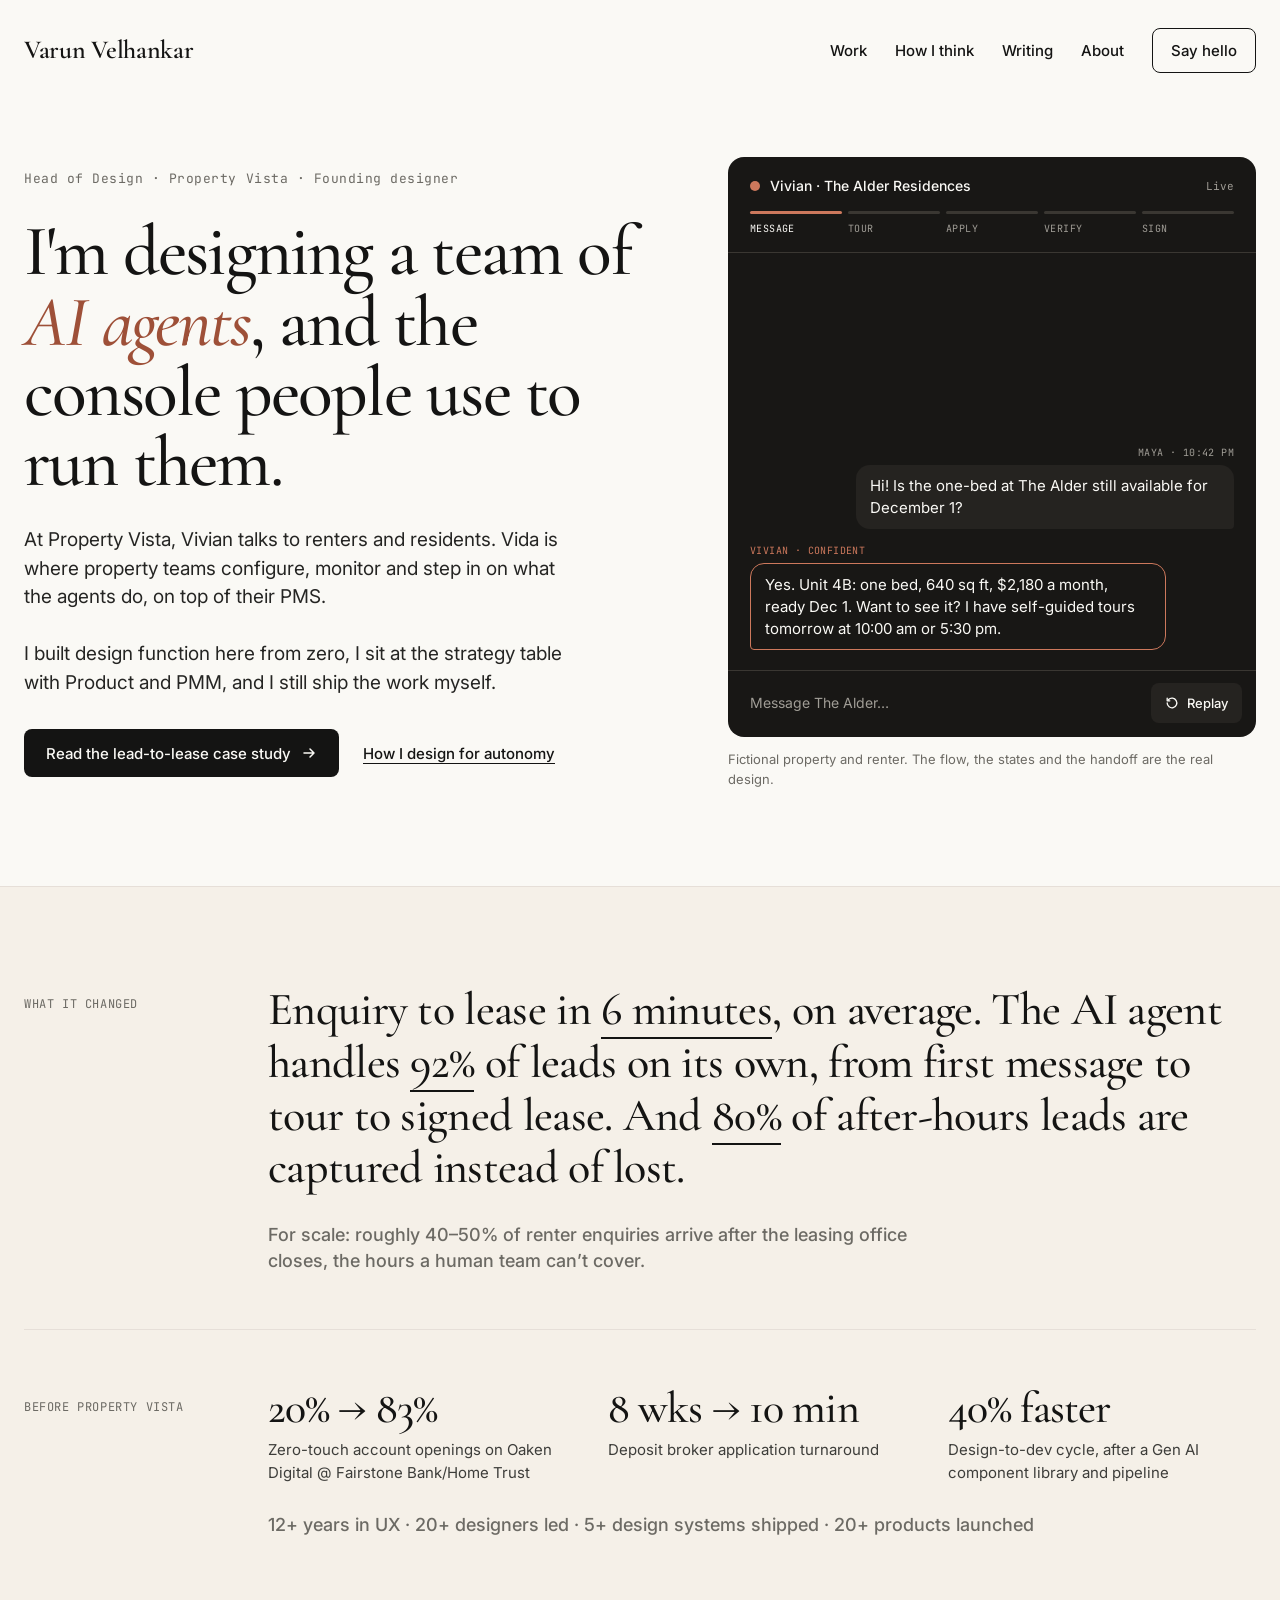
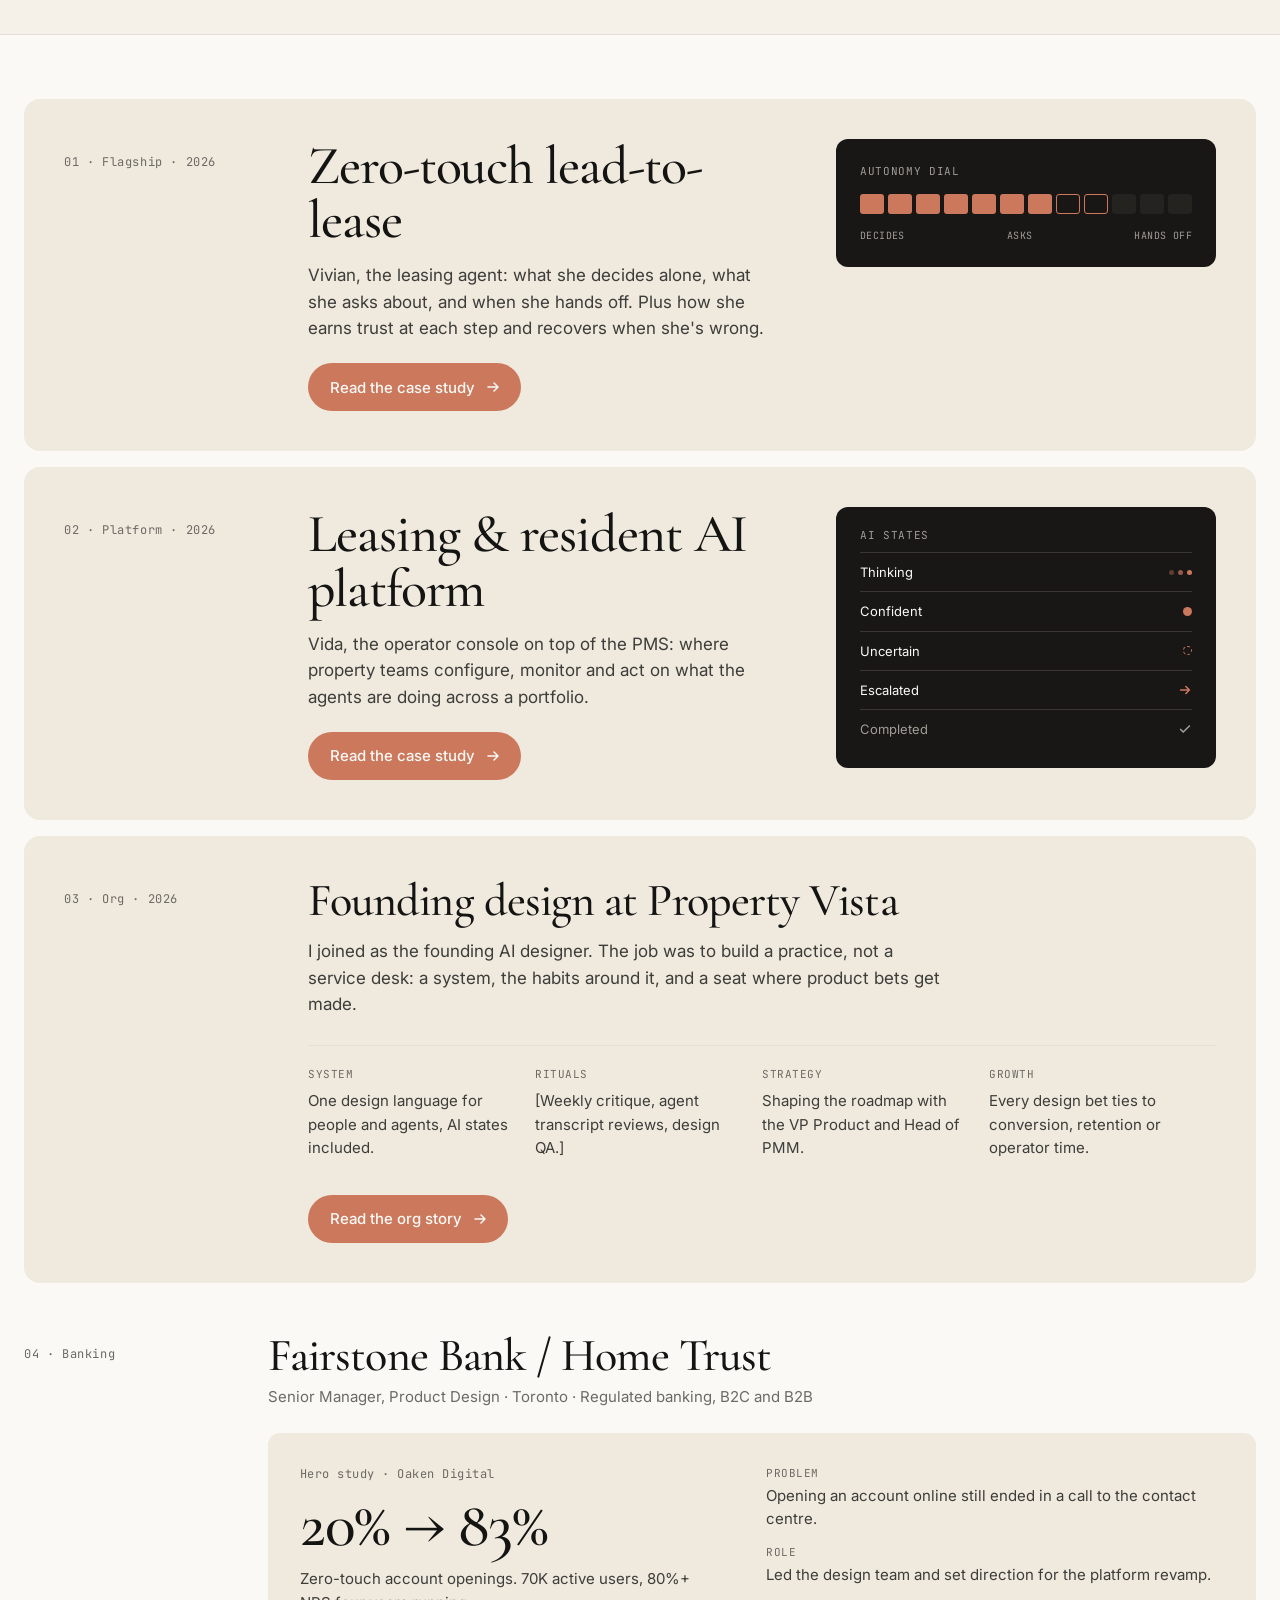
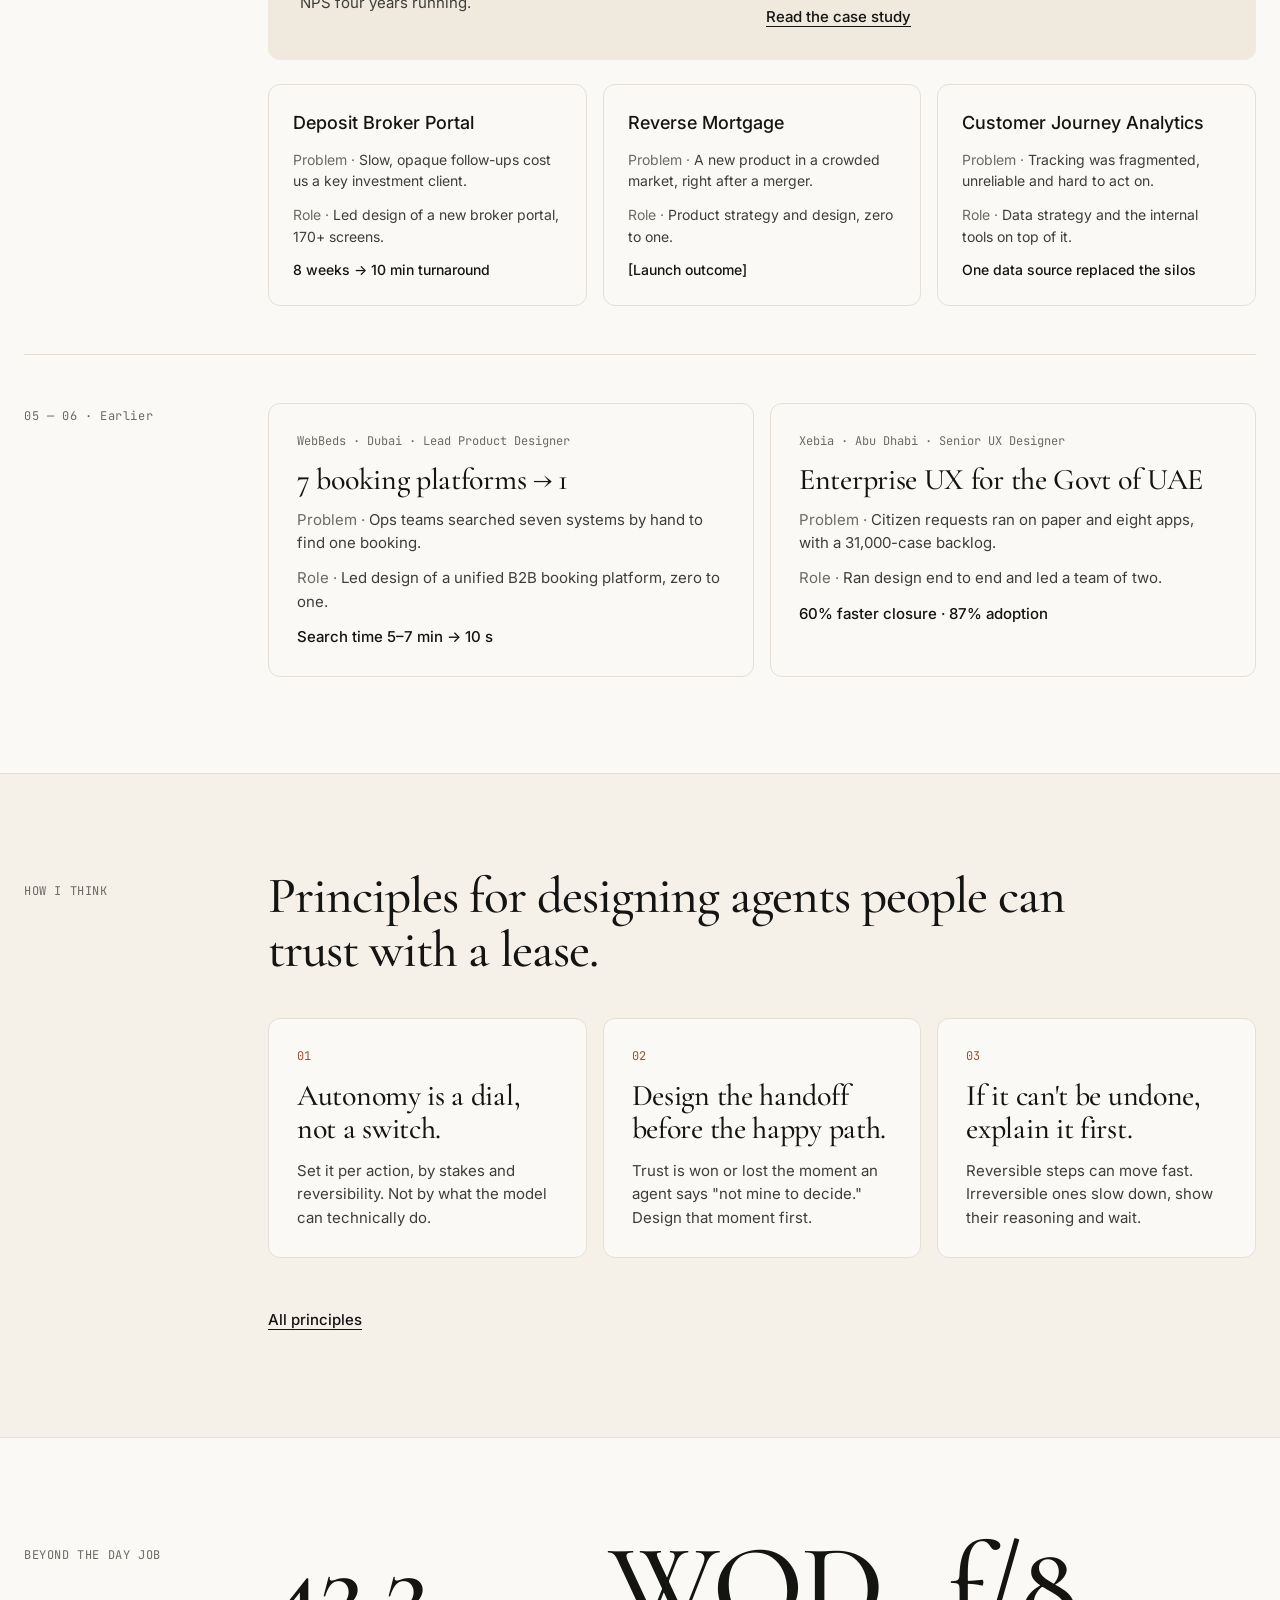
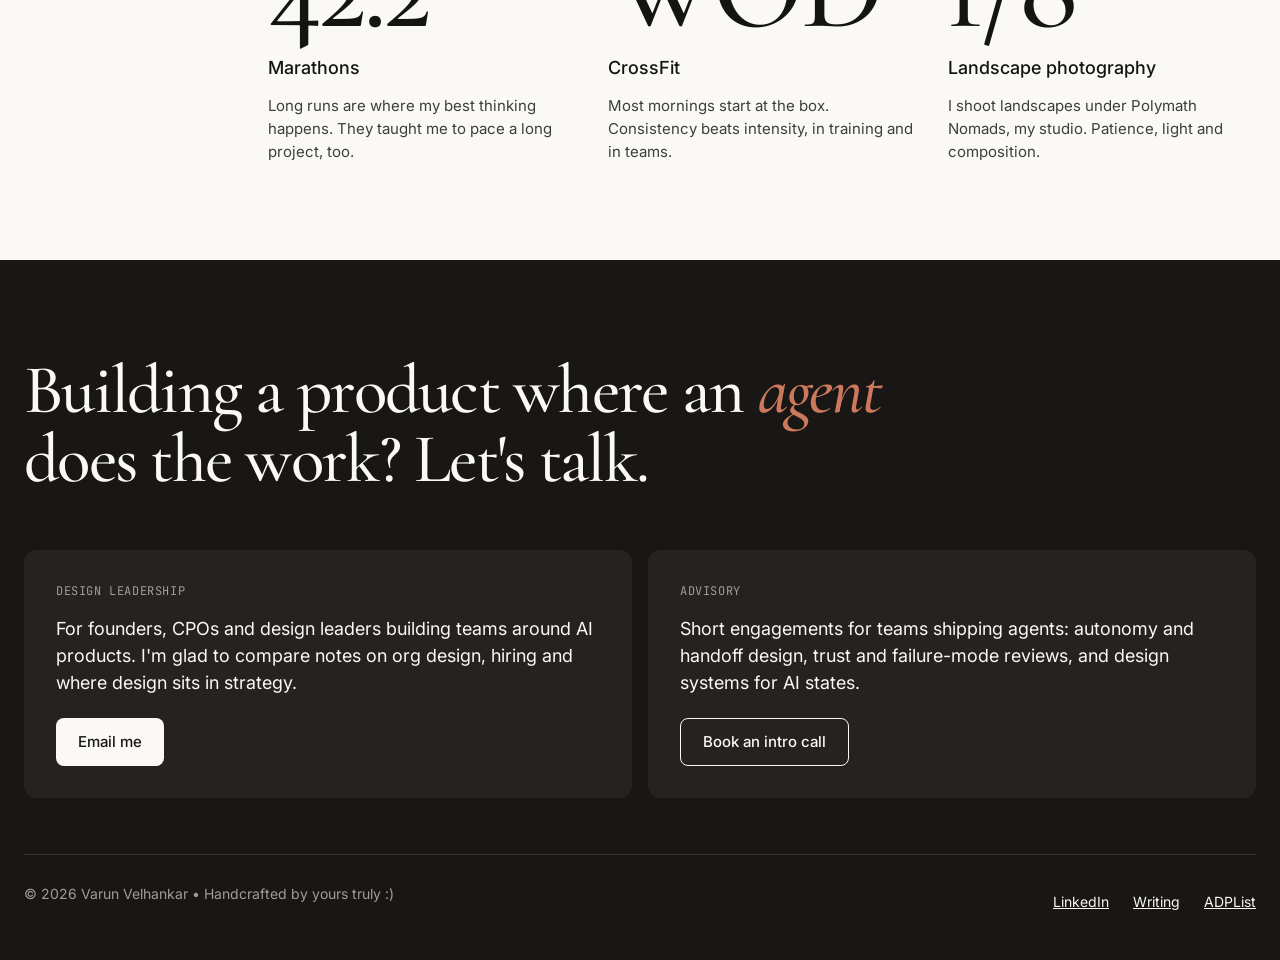
==== commit f319e806: "Update footer text to match design Co-Authored-By: Claude Opus 5.5 <noreply@anthropic.com>" ====
--- a/index.html
+++ b/index.html
@@ -271,7 +271,7 @@
       </div>
     </div>
     <footer class="site-footer">
-      <span>© 2026 Varun Velhankar · Guelph, Ontario</span>
+      <span>© 2026 Varun Velhankar • Handcrafted by yours truly :)</span>
       <nav aria-label="Footer"><a href="https://www.linkedin.com/in/varunvelhankar/">LinkedIn</a><a href="writing.html">Writing</a><a href="#adplist">ADPList</a></nav>
     </footer>
   </div>
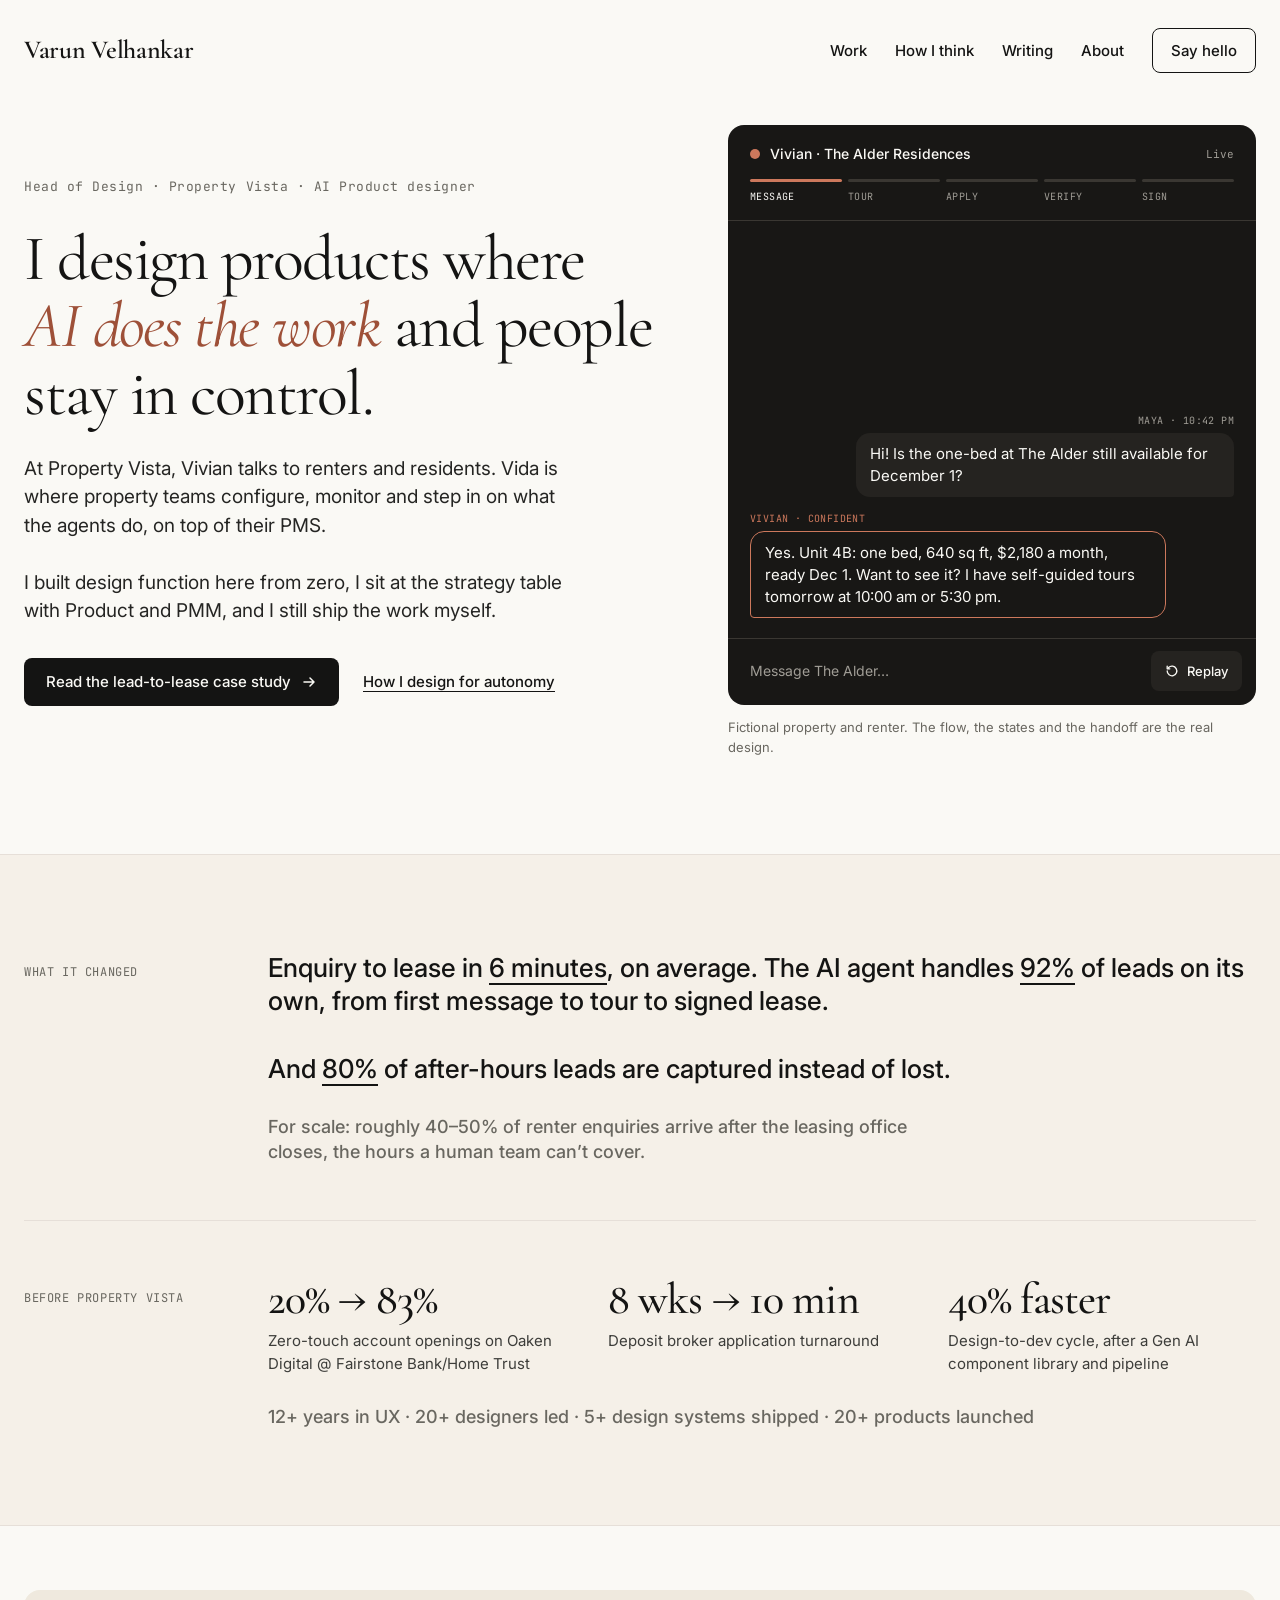
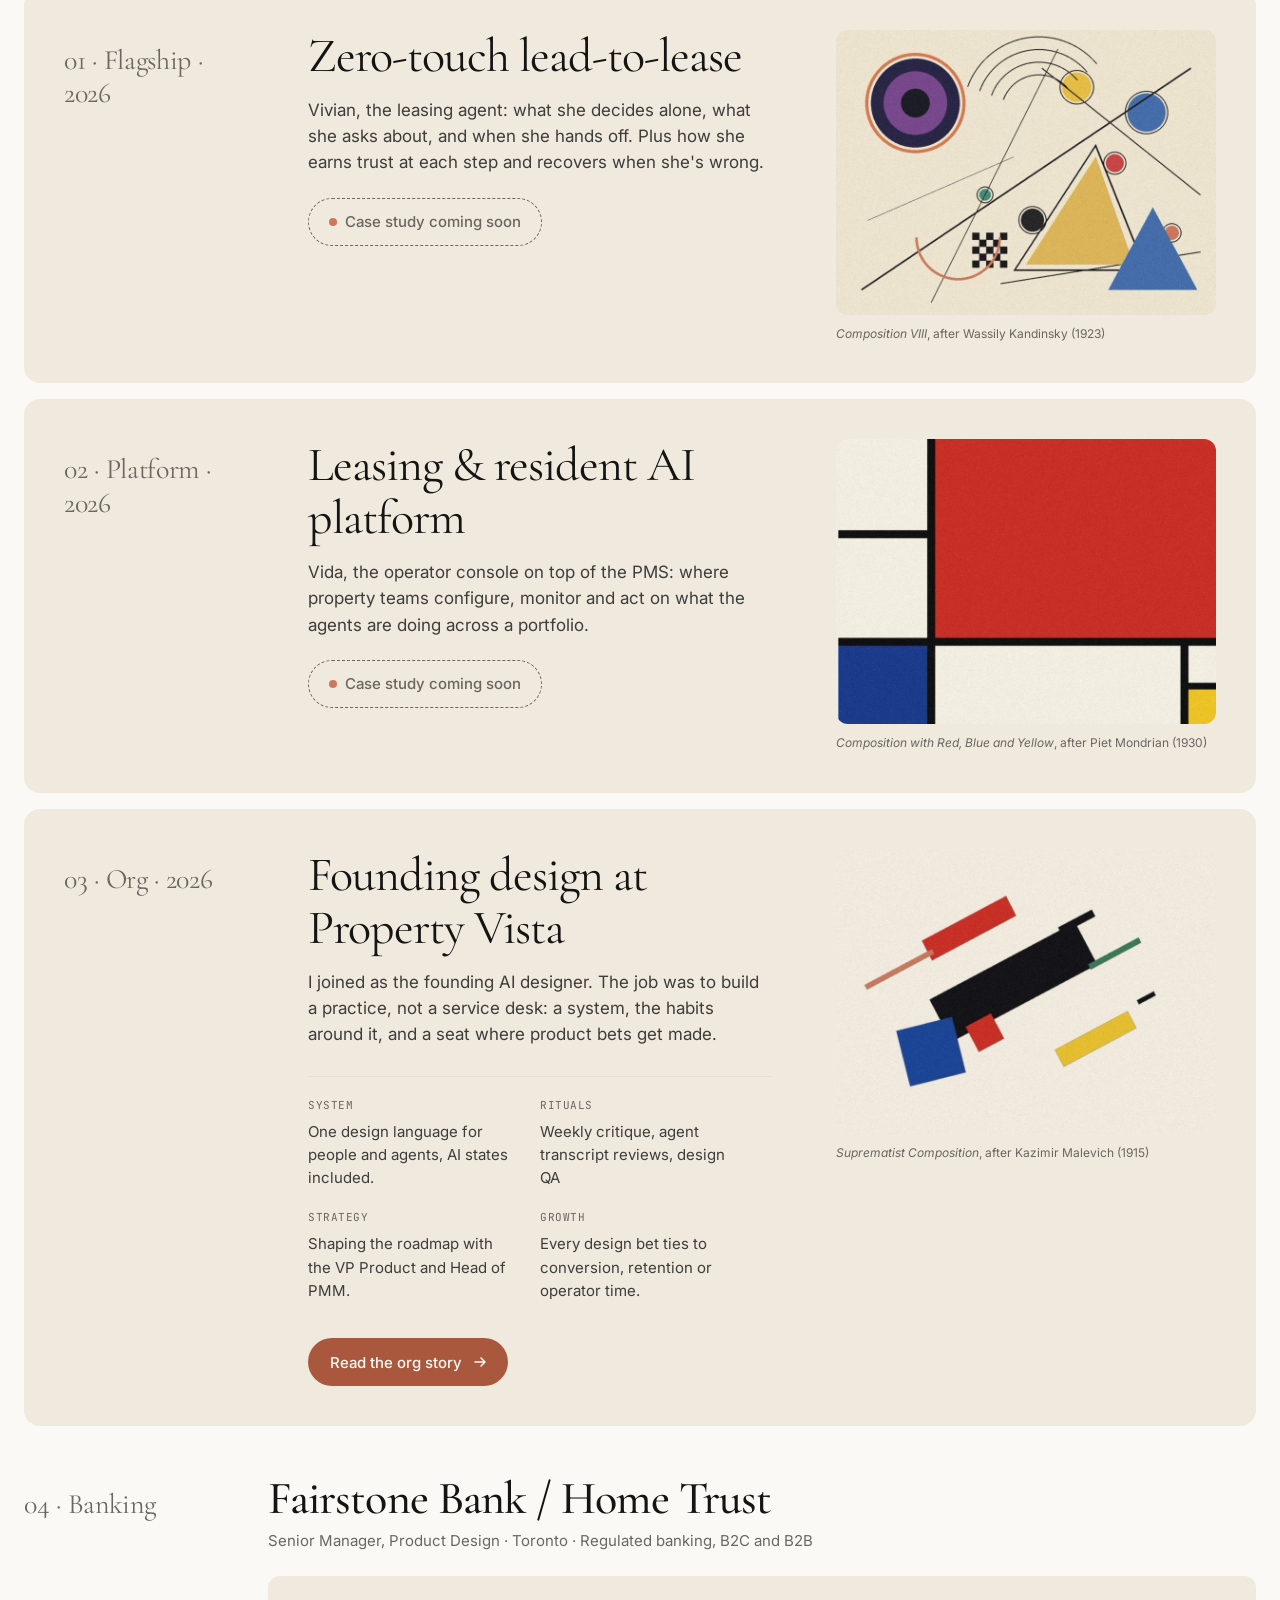
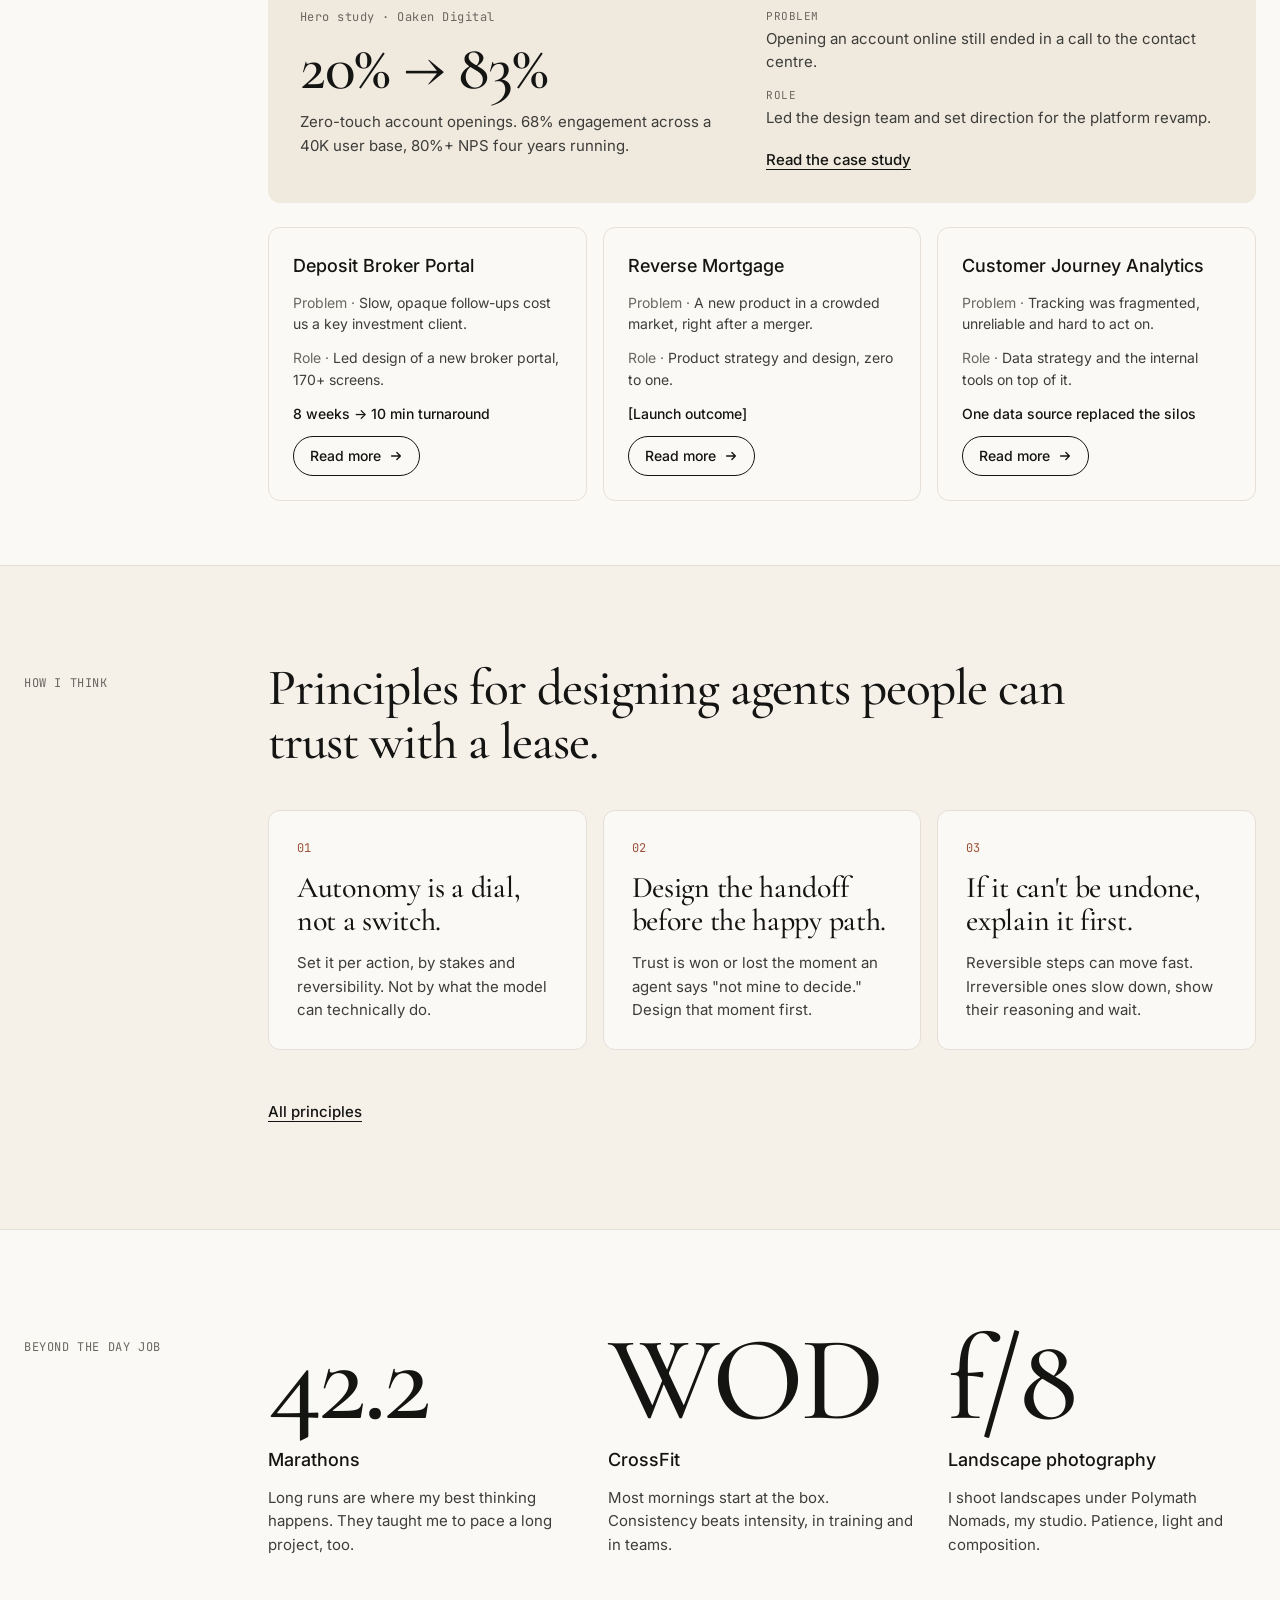
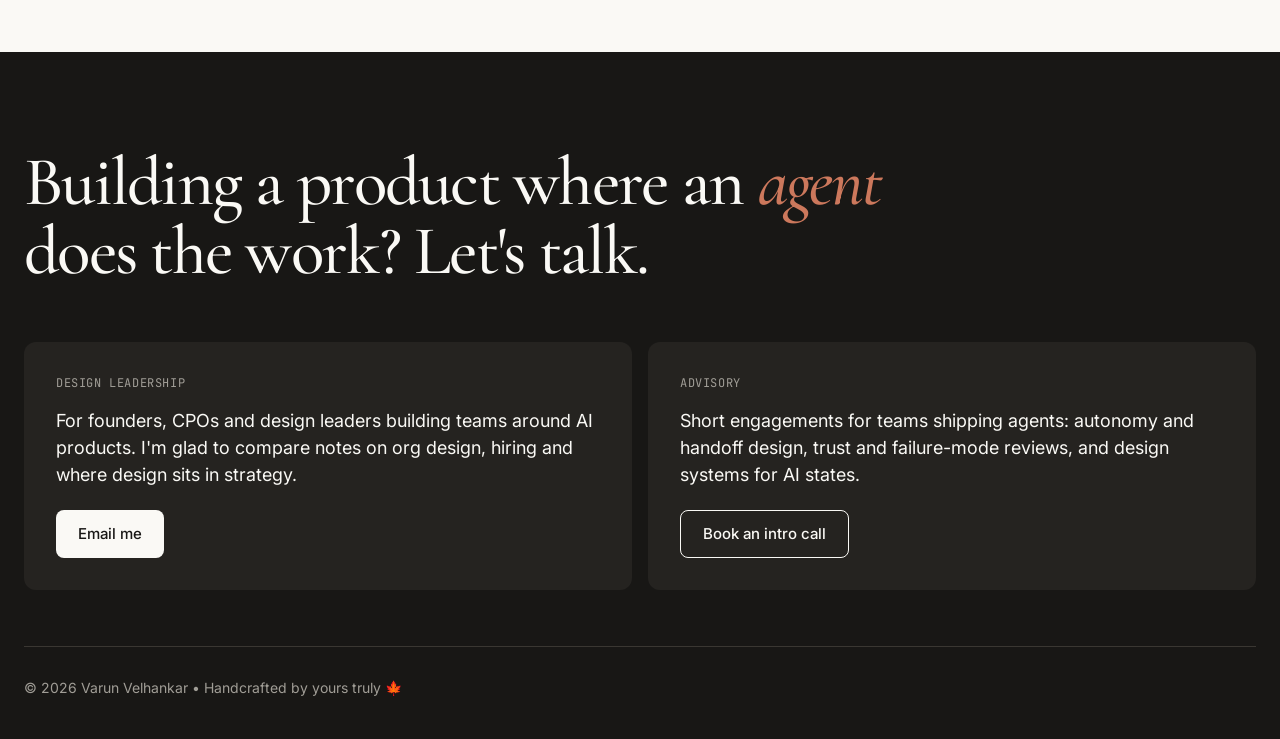
==== commit ff80b142: "Rebuild landing page to match Portfolio V03 canvas New hero headline in the display face, work tiles" ====
--- a/index.html
+++ b/index.html
@@ -7,7 +7,7 @@
 <meta name="description" content="Varun Velhankar designs AI agents for leasing and residents, and the console property teams use to run them.">
 <link rel="preconnect" href="https://fonts.googleapis.com">
 <link rel="preconnect" href="https://fonts.gstatic.com" crossorigin>
-<link rel="stylesheet" href="https://fonts.googleapis.com/css2?family=Cormorant+Garamond:ital,wght@0,500;0,600;1,500&family=Inter:wght@400;500&family=JetBrains+Mono:wght@400;500&display=swap">
+<link rel="stylesheet" href="https://fonts.googleapis.com/css2?family=Cormorant+Garamond:ital,wght@0,400;0,500;0,600;1,400;1,500&family=Inter:wght@400;500&family=JetBrains+Mono:wght@400;500&display=swap">
 <link rel="stylesheet" href="assets/css/tokens.css">
 <link rel="stylesheet" href="assets/css/site.css">
 <script src="assets/js/transcript.js" defer></script>
@@ -28,10 +28,10 @@
 
 <main id="main">
 
-<section id="top" class="container hero">
+<section id="top" class="container hero" style="padding-top: 24px">
   <div class="hero__copy">
-    <p class="eyebrow">Head of Design · Property Vista · Founding designer</p>
-    <h1 class="serif display-xl">I'm designing a team of <em class="em-agent">AI agents</em>, and the console people use to run them.</h1>
+    <p class="eyebrow">Head of Design · Property Vista · AI Product designer</p>
+    <h1 class="display display-hero">I design products where<br><em class="em-agent">AI does the work</em> and people stay in control.</h1>
     <p class="lede" style="max-width: 560px">At Property Vista, Vivian talks to renters and residents. Vida is where property teams configure, monitor and step in on what the agents do, on top of their PMS.<br><br>I built design function here from zero, I sit at the strategy table with Product and PMM, and I still ship the work myself.</p>
     <div class="actions" style="padding-top: 4px">
       <a class="btn btn--ink" href="#work">Read the lead-to-lease case study<svg width="16" height="16" viewBox="0 0 16 16" fill="none" stroke="currentColor" stroke-width="1.5" stroke-linecap="round" stroke-linejoin="round" aria-hidden="true"><path d="M3 8h10M9 4l4 4-4 4"/></svg></a>
@@ -69,7 +69,7 @@
     <div class="row">
       <span class="row__label">What it changed</span>
       <div class="row__body row__body--sm stack" style="gap: 28px">
-        <p class="serif statement">Enquiry to lease in <span class="underline-stat">6 minutes</span>, on average. The AI agent handles <span class="underline-stat">92%</span> of leads on its own, from first message to tour to signed lease. And <span class="underline-stat">80%</span> of after-hours leads are captured instead of lost.</p>
+        <p class="outcome-lede">Enquiry to lease in <span class="underline-stat">6 minutes</span>, on average. The AI agent handles <span class="underline-stat">92%</span> of leads on its own, from first message to tour to signed lease.<br><br>And <span class="underline-stat">80%</span> of after-hours leads are captured instead of lost.</p>
         <p class="footnote">For scale: roughly 40–50% of renter enquiries arrive after the leasing office closes, the hours a human team can’t cover.</p>
       </div>
     </div>
@@ -88,70 +88,67 @@
 </section>
 
 <section id="work">
-  <div class="container" style="padding-bottom: 96px">
+  <div class="container" style="padding-bottom: 64px">
 
     <article class="work-feature">
-      <span class="row__label">01 · Flagship · 2026</span>
+      <span class="work-num">01 · Flagship · 2026</span>
       <div class="work-feature__copy">
-        <h2 class="serif" style="font-size: clamp(36px, 4.2vw, 60px); line-height: 1.02; letter-spacing: -0.02em">Zero-touch lead-to-lease</h2>
+        <h2 class="work-title">Zero-touch lead-to-lease</h2>
         <p class="text-lg">Vivian, the leasing agent: what she decides alone, what she asks about, and when she hands off. Plus how she earns trust at each step and recovers when she's wrong.</p>
-        <a class="btn btn--accent" href="#lead-to-lease">Read the case study<svg width="16" height="16" viewBox="0 0 16 16" fill="none" stroke="currentColor" stroke-width="1.5" stroke-linecap="round" stroke-linejoin="round" aria-hidden="true"><path d="M3 8h10M9 4l4 4-4 4"/></svg></a>
-      </div>
-      <div class="widget on-dark">
-        <span class="widget__label">Autonomy dial</span>
-        <div class="dial" aria-hidden="true">
-          <span class="is-on"></span><span class="is-on"></span><span class="is-on"></span><span class="is-on"></span><span class="is-on"></span><span class="is-on"></span><span class="is-on"></span><span class="is-ask"></span><span class="is-ask"></span><span></span><span></span><span></span>
-        </div>
-        <div class="dial-legend"><span>Decides</span><span>Asks</span><span>Hands off</span></div>
-      </div>
+        <span class="pill-soon">Case study coming soon</span>
+      </div>
+      <figure class="work-figure">
+        <img src="assets/img/landing/work-01-after-kandinsky.jpg" width="800" height="600" loading="lazy" decoding="async" alt="Abstract painting after Kandinsky's Composition VIII: circles, triangles, a checkerboard and crossing lines on cream">
+        <figcaption><em>Composition VIII</em>, after Wassily Kandinsky (1923)</figcaption>
+      </figure>
     </article>
 
     <article class="work-feature">
-      <span class="row__label">02 · Platform · 2026</span>
+      <span class="work-num">02 · Platform · 2026</span>
       <div class="work-feature__copy">
-        <h2 class="serif" style="font-size: clamp(36px, 4.2vw, 60px); line-height: 1.02; letter-spacing: -0.02em">Leasing &amp; resident AI platform</h2>
+        <h2 class="work-title">Leasing &amp; resident AI platform</h2>
         <p class="text-lg">Vida, the operator console on top of the PMS: where property teams configure, monitor and act on what the agents are doing across a portfolio.</p>
-        <a class="btn btn--accent" href="#resident-platform">Read the case study<svg width="16" height="16" viewBox="0 0 16 16" fill="none" stroke="currentColor" stroke-width="1.5" stroke-linecap="round" stroke-linejoin="round" aria-hidden="true"><path d="M3 8h10M9 4l4 4-4 4"/></svg></a>
-      </div>
-      <div class="widget state-list on-dark">
-        <span class="widget__label">AI states</span>
-        <div class="state-row"><span>Thinking</span><span class="ai-dots" aria-hidden="true"><span></span><span></span><span></span></span></div>
-        <div class="state-row"><span>Confident</span><span class="ai-dot" aria-hidden="true"></span></div>
-        <div class="state-row"><span>Uncertain</span><span class="ai-dot ai-dot--ring" aria-hidden="true"></span></div>
-        <div class="state-row"><span>Escalated</span><svg width="14" height="14" viewBox="0 0 16 16" fill="none" stroke="var(--accent)" stroke-width="1.8" stroke-linecap="round" stroke-linejoin="round" aria-hidden="true"><path d="M3 8h10M9 4l4 4-4 4"/></svg></div>
-        <div class="state-row state-row--done"><span>Completed</span><svg width="14" height="14" viewBox="0 0 16 16" fill="none" stroke="currentColor" stroke-width="1.8" stroke-linecap="round" stroke-linejoin="round" aria-hidden="true"><path d="M3 8.5l3 3 7-7"/></svg></div>
-      </div>
+        <span class="pill-soon">Case study coming soon</span>
+      </div>
+      <figure class="work-figure">
+        <img src="assets/img/landing/work-02-after-mondrian.jpg" width="800" height="600" loading="lazy" decoding="async" alt="Abstract painting after Mondrian: a large red field, small blue and yellow blocks and bold black grid lines">
+        <figcaption><em>Composition with Red, Blue and Yellow</em>, after Piet Mondrian (1930)</figcaption>
+      </figure>
     </article>
 
     <article class="work-feature">
-      <span class="row__label">03 · Org · 2026</span>
-      <div class="row__body stack" style="gap: 28px">
+      <span class="work-num">03 · Org · 2026</span>
+      <div class="work-feature__copy" style="gap: 28px">
         <div class="stack" style="gap: 14px">
-          <h2 class="serif heading-2">Founding design at Property Vista</h2>
+          <h2 class="work-title">Founding design at Property Vista</h2>
           <p class="text-lg" style="max-width: 640px">I joined as the founding AI designer. The job was to build a practice, not a service desk: a system, the habits around it, and a seat where product bets get made.</p>
         </div>
         <div class="facts">
           <div><span class="mono-label">System</span><span>One design language for people and agents, AI states included.</span></div>
-          <div><span class="mono-label">Rituals</span><span>[Weekly critique, agent transcript reviews, design QA.]</span></div>
+          <div><span class="mono-label">Rituals</span><span>Weekly critique, agent transcript reviews, design QA</span></div>
           <div><span class="mono-label">Strategy</span><span>Shaping the roadmap with the VP Product and Head of PMM.</span></div>
           <div><span class="mono-label">Growth</span><span>Every design bet ties to conversion, retention or operator time.</span></div>
         </div>
-        <a class="btn btn--accent" href="#founding">Read the org story<svg width="16" height="16" viewBox="0 0 16 16" fill="none" stroke="currentColor" stroke-width="1.5" stroke-linecap="round" stroke-linejoin="round" aria-hidden="true"><path d="M3 8h10M9 4l4 4-4 4"/></svg></a>
-      </div>
+        <a class="btn btn--accent" href="work/founding-design-property-vista.html">Read the org story<svg width="16" height="16" viewBox="0 0 16 16" fill="none" stroke="currentColor" stroke-width="1.5" stroke-linecap="round" stroke-linejoin="round" aria-hidden="true"><path d="M3 8h10M9 4l4 4-4 4"/></svg></a>
+      </div>
+      <figure class="work-figure">
+        <img src="assets/img/landing/work-03-after-malevich.jpg" width="800" height="600" loading="lazy" decoding="async" alt="Abstract painting after Malevich: black, red, blue and yellow bars floating diagonally on a pale ground">
+        <figcaption><em>Suprematist Composition</em>, after Kazimir Malevich (1915)</figcaption>
+      </figure>
     </article>
 
-    <div class="row work-block work-block--rule">
-      <span class="row__label">04 · Banking</span>
+    <div class="row work-block">
+      <span class="work-num">04 · Banking</span>
       <div class="row__body stack" style="gap: 24px">
         <div class="stack" style="gap: 6px">
           <h2 class="serif heading-2">Fairstone Bank / Home Trust</h2>
           <span class="text-md muted">Senior Manager, Product Design · Toronto · Regulated banking, B2C and B2B</span>
         </div>
-        <a class="case-hero" href="#oaken">
+        <a class="case-hero" href="work/oaken-digital.html">
           <div class="case-hero__a">
             <span class="mono-meta" style="letter-spacing: 0.04em">Hero study · Oaken Digital</span>
             <span class="stat__value stat__value--xl">20% → 83%</span>
-            <span class="stat__label">Zero-touch account openings. 70K active users, 80%+ NPS four years running.</span>
+            <span class="stat__label">Zero-touch account openings. 68% engagement across a 40K user base, 80%+ NPS four years running.</span>
           </div>
           <div class="case-hero__b">
             <div class="stack" style="gap: 2px"><span class="mono-label">Problem</span><span>Opening an account online still ended in a call to the contact centre.</span></div>
@@ -160,45 +157,28 @@
           </div>
         </a>
         <div class="grid-fit" style="--min: 220px">
-          <a class="case-card" href="#deposit-broker">
+          <a class="case-card" href="work/deposit-broker-portal.html">
             <span class="strong">Deposit Broker Portal</span>
             <span><span class="muted">Problem · </span>Slow, opaque follow-ups cost us a key investment client.</span>
             <span><span class="muted">Role · </span>Led design of a new broker portal, 170+ screens.</span>
             <span class="outcome">8 weeks → 10 min turnaround</span>
+            <span class="pill-more">Read more<svg width="14" height="14" viewBox="0 0 16 16" fill="none" stroke="currentColor" stroke-width="1.5" stroke-linecap="round" stroke-linejoin="round" aria-hidden="true"><path d="M3 8h10M9 4l4 4-4 4"/></svg></span>
           </a>
-          <a class="case-card" href="#reverse-mortgage">
+          <a class="case-card" href="work/reverse-mortgage-and-customer-journey.html#reverse-mortgage">
             <span class="strong">Reverse Mortgage</span>
             <span><span class="muted">Problem · </span>A new product in a crowded market, right after a merger.</span>
             <span><span class="muted">Role · </span>Product strategy and design, zero to one.</span>
             <span class="outcome">[Launch outcome]</span>
+            <span class="pill-more">Read more<svg width="14" height="14" viewBox="0 0 16 16" fill="none" stroke="currentColor" stroke-width="1.5" stroke-linecap="round" stroke-linejoin="round" aria-hidden="true"><path d="M3 8h10M9 4l4 4-4 4"/></svg></span>
           </a>
-          <a class="case-card" href="#customer-journey">
+          <a class="case-card" href="work/reverse-mortgage-and-customer-journey.html#customer-journey">
             <span class="strong">Customer Journey Analytics</span>
             <span><span class="muted">Problem · </span>Tracking was fragmented, unreliable and hard to act on.</span>
             <span><span class="muted">Role · </span>Data strategy and the internal tools on top of it.</span>
             <span class="outcome">One data source replaced the silos</span>
+            <span class="pill-more">Read more<svg width="14" height="14" viewBox="0 0 16 16" fill="none" stroke="currentColor" stroke-width="1.5" stroke-linecap="round" stroke-linejoin="round" aria-hidden="true"><path d="M3 8h10M9 4l4 4-4 4"/></svg></span>
           </a>
         </div>
-      </div>
-    </div>
-
-    <div class="row work-block work-block--last">
-      <span class="row__label">05 — 06 · Earlier</span>
-      <div class="row__body grid-fit" style="--min: 320px">
-        <a class="case-card case-card--lg" href="#webbeds">
-          <span class="mono-meta">WebBeds · Dubai · Lead Product Designer</span>
-          <span class="serif title-30">7 booking platforms → 1</span>
-          <span><span class="muted">Problem · </span>Ops teams searched seven systems by hand to find one booking.</span>
-          <span><span class="muted">Role · </span>Led design of a unified B2B booking platform, zero to one.</span>
-          <span class="outcome">Search time 5–7 min → 10 s</span>
-        </a>
-        <a class="case-card case-card--lg" href="#xebia">
-          <span class="mono-meta">Xebia · Abu Dhabi · Senior UX Designer</span>
-          <span class="serif title-30">Enterprise UX for the Govt of UAE</span>
-          <span><span class="muted">Problem · </span>Citizen requests ran on paper and eight apps, with a 31,000-case backlog.</span>
-          <span><span class="muted">Role · </span>Ran design end to end and led a team of two.</span>
-          <span class="outcome">60% faster closure · 87% adoption</span>
-        </a>
       </div>
     </div>
 
@@ -267,12 +247,12 @@
       <div class="offer">
         <span class="kicker">Advisory</span>
         <p>Short engagements for teams shipping agents: autonomy and handoff design, trust and failure-mode reviews, and design systems for AI states.</p>
-        <a class="btn btn--outline" href="#advisory">Book an intro call</a>
-      </div>
-    </div>
-    <footer class="site-footer">
-      <span>© 2026 Varun Velhankar • Handcrafted by yours truly :)</span>
-      <nav aria-label="Footer"><a href="https://www.linkedin.com/in/varunvelhankar/">LinkedIn</a><a href="writing.html">Writing</a><a href="#adplist">ADPList</a></nav>
+        <!-- TODO: add the booking link (e.g. Calendly) for "Book an intro call". -->
+        <a class="btn btn--outline" href="#">Book an intro call</a>
+      </div>
+    </div>
+    <footer class="site-footer site-footer--plain">
+      <span>© 2026 Varun Velhankar • Handcrafted by yours truly 🍁</span>
     </footer>
   </div>
 </section>
--- a/assets/css/tokens.css
+++ b/assets/css/tokens.css
@@ -8,7 +8,7 @@
   --ink: #141413;
   --body-strong: #252523;
   --body: #3d3d3a;
-  --muted: #6c6a64;
+  --muted: #696760; /* canvas #6c6a64, nudged to pass AA on --card */
   --hair: #e6dfd8;
 
   --dark: #181715;
@@ -19,7 +19,12 @@
 
   --agent-text: #9e5038;
   --accent: #cc785c;
+  /* Filled coral buttons. Canvas uses #cc785c; light theme uses the canvas's darker
+     accent option so white button text passes WCAG AA (4.8:1 vs 3.1:1). */
+  --accent-fill: #a9583e;
 
+  /* Display face: swap the first family when the owner's own typeface is ready. */
+  --display: Copernicus, "Tiempos Headline", "Cormorant Garamond", "EB Garamond", Garamond, "Times New Roman", serif;
   --serif: "Cormorant Garamond", "EB Garamond", Garamond, "Times New Roman", serif;
   --sans: Inter, -apple-system, "Segoe UI", sans-serif;
   --mono: "JetBrains Mono", ui-monospace, monospace;
@@ -46,6 +51,7 @@
     --hair: #3a3732;
     --dark: #0e0d0c;
     --agent-text: #e0927a;
+    --accent-fill: #cc785c;
     color-scheme: dark;
   }
 }
@@ -61,5 +67,6 @@
   --hair: #3a3732;
   --dark: #0e0d0c;
   --agent-text: #e0927a;
+  --accent-fill: #cc785c;
   color-scheme: dark;
 }
--- a/assets/css/site.css
+++ b/assets/css/site.css
@@ -79,6 +79,8 @@
 .serif { font-family: var(--serif); font-weight: 500; color: var(--ink); }
 .on-dark .serif { color: inherit; }
 
+.display { font-family: var(--display); font-weight: 400; font-style: normal; color: var(--ink); }
+.display-hero { font-size: clamp(42px, 5vw, 64px); line-height: 1.05; letter-spacing: -1.5px; }
 .display-xl { font-size: clamp(42px, 5.6vw, 84px); line-height: 0.98; letter-spacing: -0.025em; }
 .display-xxl { font-size: clamp(44px, 6vw, 92px); line-height: 0.98; letter-spacing: -0.025em; }
 .display-cta { font-size: clamp(40px, 5vw, 72px); line-height: 1; letter-spacing: -0.025em; max-width: 900px; }
@@ -99,6 +101,7 @@
 .strong { font-size: 18px; font-weight: 500; color: var(--ink); }
 .muted { color: var(--muted); }
 .ink { color: var(--ink); font-weight: 500; }
+.outcome-lede { font-size: 26px; line-height: 1.3; font-weight: 500; color: var(--ink); }
 .footnote { font-size: 18px; line-height: 1.4; font-weight: 500; color: var(--muted); max-width: 640px; }
 
 /* ---------- Buttons & links ---------- */
@@ -111,7 +114,7 @@
 .btn svg { flex: none; }
 .btn--ink { background: var(--ink); color: var(--canvas); }
 .btn--ink:hover { color: var(--canvas); opacity: 0.88; }
-.btn--accent { background: var(--accent); color: var(--canvas); border-radius: 9999px; padding: 0 20px 0 22px; margin-top: 8px; }
+.btn--accent { background: var(--accent-fill); color: var(--canvas); border-radius: 9999px; padding: 0 20px 0 22px; margin-top: 8px; }
 .btn--accent:hover { color: var(--canvas); opacity: 0.9; }
 .on-dark .btn--light { background: var(--on-dark); color: var(--dark); }
 .on-dark .btn--light:hover { color: var(--dark); opacity: 0.88; }
@@ -186,37 +189,23 @@
 
 .work-feature { margin-top: 16px; background: var(--card); border-radius: var(--radius-lg); padding: 40px; display: flex; flex-wrap: wrap; gap: 24px 64px; align-items: flex-start; }
 .work-feature:first-child { margin-top: 64px; }
-.work-feature .row__label { text-transform: none; padding-top: 14px; }
+.work-num { flex: 0 0 180px; font-family: var(--display); font-size: 28px; line-height: 1.2; letter-spacing: -0.3px; color: var(--muted); padding-top: 14px; }
+.work-title { font-family: var(--display); font-weight: 400; font-size: clamp(36px, 4vw, 48px); line-height: 1.1; letter-spacing: -1px; color: var(--ink); }
+.work-figure { flex: 0 1 380px; min-width: 0; margin: 0; display: flex; flex-direction: column; gap: 10px; }
+.work-figure img { width: 100%; height: auto; aspect-ratio: 4 / 3; object-fit: cover; border-radius: var(--radius-md); background: var(--canvas); }
+.work-figure figcaption, .fig-caption { font-size: 12px; color: var(--muted); }
+.pill-soon { align-self: flex-start; display: inline-flex; align-items: center; gap: 8px; min-height: 48px; padding: 0 20px; margin-top: 8px; border: 1px dashed var(--muted); border-radius: 9999px; font-weight: 500; font-size: 15px; color: var(--muted); }
+.pill-soon::before { content: ""; width: 8px; height: 8px; border-radius: 9999px; background: var(--accent); }
 .work-feature__copy { flex: 1 1 460px; min-width: 0; display: flex; flex-direction: column; gap: 14px; }
 .work-feature__copy p { max-width: 520px; }
 
-.widget { flex: 0 1 380px; min-width: 0; border-radius: var(--radius-md); padding: 24px; display: flex; flex-direction: column; gap: 14px; }
-.widget__label { font-family: var(--mono); font-size: 11px; letter-spacing: 0.06em; text-transform: uppercase; color: var(--on-dark-soft); }
-.dial { display: grid; grid-template-columns: repeat(12, minmax(0, 1fr)); gap: 4px; }
-.dial span { height: 20px; border-radius: 3px; background: var(--dark-el); }
-.dial .is-on { background: var(--accent); }
-.dial .is-ask { background: none; border: 1px solid var(--accent); }
-.dial-legend { display: flex; justify-content: space-between; font-family: var(--mono); font-size: 10px; letter-spacing: 0.04em; text-transform: uppercase; color: var(--on-dark-soft); }
-.state-list { padding: 20px 24px; gap: 0; font-size: 13px; }
-.state-list .widget__label { padding-bottom: 8px; }
-.state-row { display: flex; justify-content: space-between; align-items: center; padding: 9px 0; border-top: 1px solid var(--dark-hair); }
-.state-row--done { color: var(--on-dark-soft); }
-
 .ai-dot { display: inline-block; width: 9px; height: 9px; border-radius: 9999px; background: var(--accent); }
 .ai-dot--ring { background: none; border: 1.5px dashed var(--accent); }
-.ai-dots { display: inline-flex; gap: 4px; align-items: center; }
-.ai-dots span { width: 5px; height: 5px; border-radius: 9999px; background: var(--accent); }
-.ai-dots span:nth-child(1) { opacity: 0.4; }
-.ai-dots span:nth-child(2) { opacity: 0.7; }
 
 .facts { display: grid; grid-template-columns: repeat(auto-fit, minmax(200px, 1fr)); border-top: 1px solid var(--hair); }
 .facts > div { padding: 20px 24px 0 0; display: flex; flex-direction: column; gap: 6px; font-size: 15px; }
 
-.work-block { padding-top: 48px; padding-bottom: 48px; align-items: flex-start; }
-.work-block .row__label { text-transform: none; padding-top: 14px; }
-.work-block--rule { border-bottom: 1px solid var(--hair); }
-.work-block--last { padding-bottom: 0; }
-.work-block--last .row__label { padding-top: 4px; }
+.work-block { padding-top: 48px; align-items: flex-start; }
 
 .case-hero { text-decoration: none; color: inherit; background: var(--card); border-radius: var(--radius-md); padding: 32px; display: flex; flex-wrap: wrap; gap: 28px 48px; align-items: flex-start; }
 .case-hero__a { flex: 1 1 280px; min-width: 0; display: flex; flex-direction: column; gap: 10px; }
@@ -226,8 +215,9 @@
 
 .case-card { text-decoration: none; color: inherit; border: 1px solid var(--hair); border-radius: var(--radius-md); padding: 24px; display: flex; flex-direction: column; gap: 12px; font-size: 14px; transition: border-color 160ms var(--ease); }
 .case-card:hover { color: inherit; border-color: var(--muted); }
-.case-card--lg { padding: 28px; font-size: 15px; }
 .case-card .outcome { color: var(--ink); font-weight: 500; }
+.pill-more { margin-top: auto; align-self: flex-start; display: inline-flex; align-items: center; gap: 8px; min-height: 40px; padding: 0 16px; border: 1px solid var(--ink); border-radius: 9999px; font-size: 14px; font-weight: 500; color: var(--ink); }
+.case-card:hover .pill-more { background: var(--ink); color: var(--canvas); }
 
 /* ---------- Principles ---------- */
 
@@ -292,3 +282,11 @@
 .site-footer { padding-top: 28px; border-top: 1px solid var(--dark-hair); display: flex; flex-wrap: wrap; justify-content: space-between; gap: 12px 32px; font-size: 14px; color: var(--on-dark-soft); }
 .site-footer nav { display: flex; flex-wrap: wrap; gap: 4px 24px; }
 .site-footer a { padding: 8px 0; }
+.site-footer--plain { padding-top: 30px; }
+
+/* ---------- Small screens ---------- */
+
+@media (max-width: 600px) {
+  .work-feature, .case-hero { padding: 24px; }
+  .work-num { flex-basis: auto; padding-top: 0; }
+}
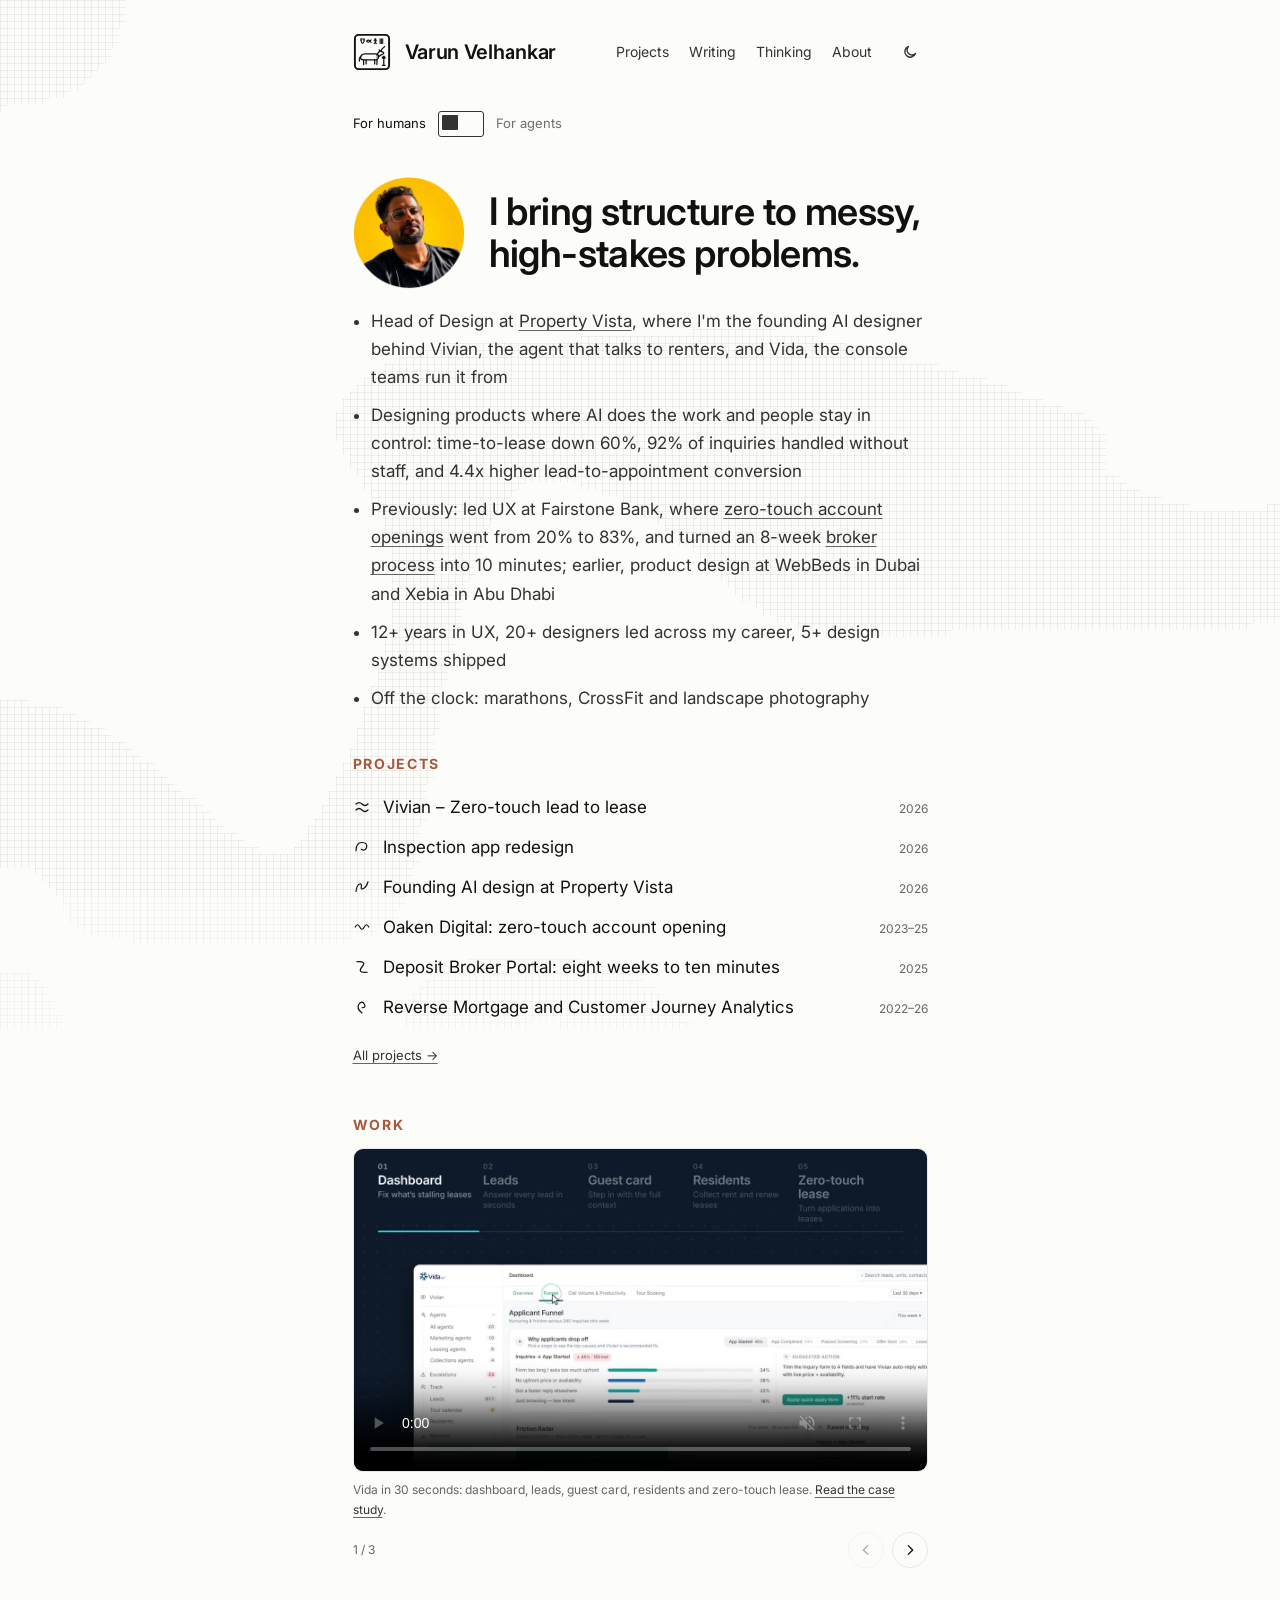
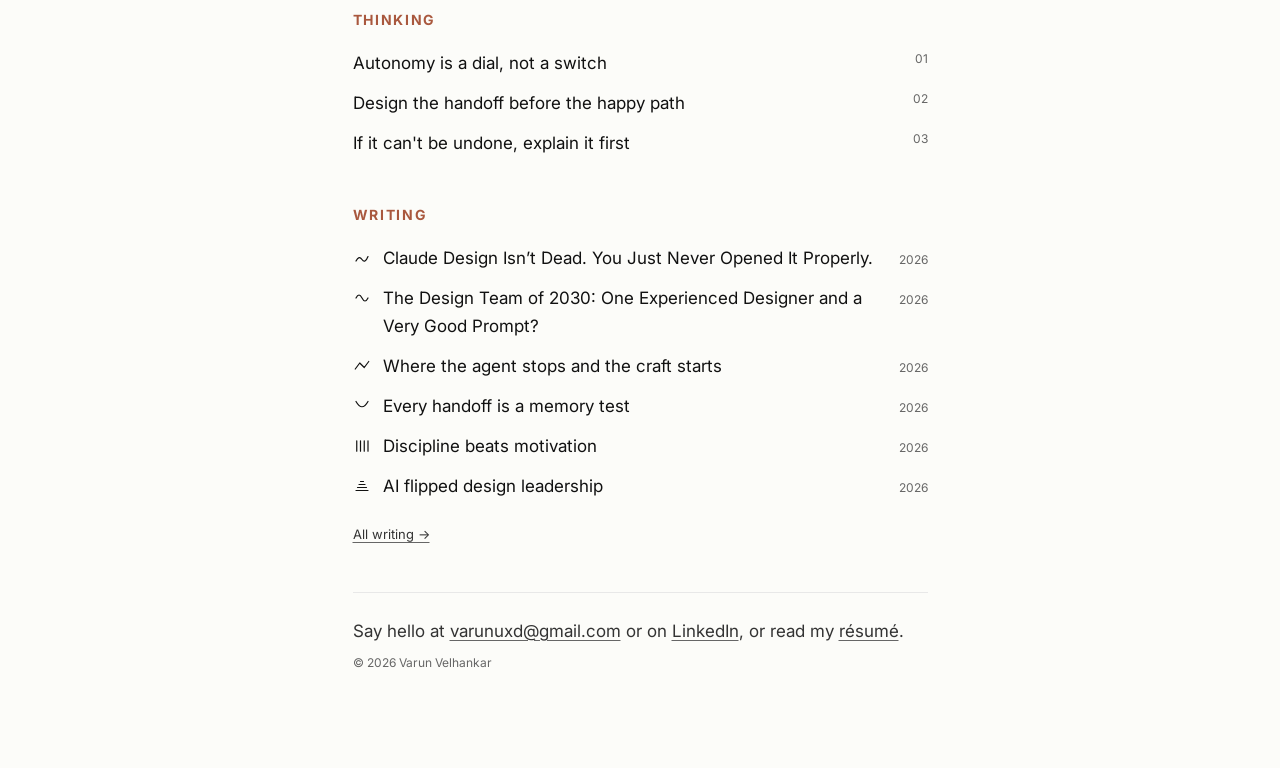
==== commit eb828d56: "Replace site with Portfolio V03 (Page 3) export New Inter design with grid background, video work re" ====
--- a/index.html
+++ b/index.html
@@ -2,260 +2,475 @@
 <html lang="en">
 <head>
 <meta charset="utf-8">
+<title>Varun Velhankar — Head of Design</title>
+<meta name="description" content="Varun Velhankar is Head of Design at Property Vista, designing AI agents where AI does the work and people stay in control. Case studies, writing and how he thinks.">
+<link rel="icon" type="image/png" href="/assets/media/911ac5585da3.png">
+<link rel="apple-touch-icon" href="/assets/media/30bafb827bce.png">
 <meta name="viewport" content="width=device-width, initial-scale=1">
-<title>Varun Velhankar — Head of Design</title>
-<meta name="description" content="Varun Velhankar designs AI agents for leasing and residents, and the console property teams use to run them.">
+<link rel="canonical" href="https://www.varunvelhankar.com/">
+<meta property="og:type" content="website">
+<meta property="og:title" content="Varun Velhankar — Head of Design">
+<meta property="og:description" content="Varun Velhankar is Head of Design at Property Vista, designing AI agents where AI does the work and people stay in control. Case studies, writing and how he thinks.">
+<meta property="og:url" content="https://www.varunvelhankar.com/">
+<meta property="og:image" content="https://www.varunvelhankar.com/assets/media/bc9236260c94.webp">
+<meta name="twitter:card" content="summary">
+<script type="application/ld+json">{"@context": "https://schema.org", "@type": "Person", "name": "Varun Velhankar", "jobTitle": "Head of Design", "worksFor": {"@type": "Organization", "name": "Property Vista"}, "address": {"@type": "PostalAddress", "addressLocality": "Guelph", "addressRegion": "ON", "addressCountry": "CA"}, "url": "https://www.varunvelhankar.com/", "email": "mailto:varunuxd@gmail.com", "sameAs": ["https://www.linkedin.com/in/varunvelhankar/", "https://substack.com/@polymathnomad"], "knowsAbout": ["AI product design", "Agentic AI", "Design leadership", "Design systems", "PropTech", "Fintech"]}</script>
+<link rel="alternate" type="text/plain" href="/llms.txt" title="LLM-readable profile">
+<script>if(/[?&]audience=agents\b/.test(location.search))location.replace("/agents.html");</script>
 <link rel="preconnect" href="https://fonts.googleapis.com">
-<link rel="preconnect" href="https://fonts.gstatic.com" crossorigin>
-<link rel="stylesheet" href="https://fonts.googleapis.com/css2?family=Cormorant+Garamond:ital,wght@0,400;0,500;0,600;1,400;1,500&family=Inter:wght@400;500&family=JetBrains+Mono:wght@400;500&display=swap">
-<link rel="stylesheet" href="assets/css/tokens.css">
-<link rel="stylesheet" href="assets/css/site.css">
-<script src="assets/js/transcript.js" defer></script>
+<link rel="stylesheet" href="https://fonts.googleapis.com/css2?family=Inter:ital,opsz,wght@0,14..32,400..700;1,14..32,400..700&amp;family=JetBrains+Mono:wght@400;500&amp;display=swap">
+<style>
+body{margin:0}
+.mm{--bg:#fcfcf9;--ink:#111111;--text:#333333;--muted:#666666;--line:#e8e8e8;--accent:#9e5038;--gold:#b08d4f;--serif:"Source Serif 4",Georgia,serif;--mono:"JetBrains Mono",ui-monospace,monospace}
+.mm[data-theme="dark"]{--bg:#141413;--ink:#f2f0ea;--text:#d6d3cc;--muted:#9a978f;--line:#2c2b28;--accent:#e0927a;--gold:#c9a96e}
+@media (prefers-color-scheme:dark){.mm[data-theme="auto"]{--bg:#141413;--ink:#f2f0ea;--text:#d6d3cc;--muted:#9a978f;--line:#2c2b28;--accent:#e0927a;--gold:#c9a96e}}
+.mm a{color:var(--text);text-decoration:underline;text-decoration-color:var(--muted);text-decoration-thickness:1px;text-underline-offset:3px}
+.mm a:hover{color:var(--ink);text-decoration-color:var(--ink)}
+.mm a:focus-visible,.mm button:focus-visible{outline:2px solid var(--ink);outline-offset:3px;border-radius:2px}
+.mm .row{text-decoration:none;color:var(--ink)}
+.mm .row:hover .t{text-decoration:underline;text-decoration-color:var(--muted);text-underline-offset:3px}
+.mm{position:relative}
+.mm .aswitch:hover span{opacity:.75}
+.mm .substrate{position:absolute;left:0;top:0;right:0;bottom:0;pointer-events:none;z-index:0;overflow:hidden}
+.mm .substrate .sdot{position:absolute;left:0;top:0;width:7px;height:7px;margin:-3.5px 0 0 -3.5px;border-radius:50%;background:var(--accent);box-shadow:0 0 0 5px color-mix(in srgb,var(--accent) 18%,transparent);opacity:0;transition:opacity .4s}
+.mm{position:relative}
+
+.mm{--serif:"Inter",system-ui,-apple-system,"Segoe UI",sans-serif;--mono:"Inter",system-ui,-apple-system,"Segoe UI",sans-serif}
+.mm .ascii{font-family:"JetBrains Mono",ui-monospace,monospace!important}
+@media (max-width:520px){.mm .hero{flex-direction:column!important;align-items:flex-start!important;gap:18px!important}.mm .hero img{width:88px!important;height:88px!important}}
+.mm .reel-track::-webkit-scrollbar{display:none}
+.mm .reel-slide{flex:0 0 100%;min-width:0;scroll-snap-align:start}
+.mm [data-reel]:disabled{opacity:.35;cursor:default}
+</style>
 </head>
 <body>
-<a class="skip-link" href="#main">Skip to content</a>
-
-<header class="container site-header">
-  <a class="brand" href="index.html">Varun Velhankar</a>
-  <nav class="nav" aria-label="Primary">
-    <a href="#work">Work</a>
-    <a href="how-i-think.html">How I think</a>
-    <a href="writing.html">Writing</a>
-    <a href="about.html">About</a>
-    <a class="nav__cta" href="#hello">Say hello</a>
-  </nav>
+<div class="mm" data-theme="light" style="background: var(--bg); color: var(--text); font-family: var(--serif); font-size: 17px; line-height: 1.65; min-height: 100vh">
+<div class="substrate" aria-hidden="true"></div>
+<div class="col" style="max-width: 575px; margin: 0 auto; position: relative; z-index: 1; padding: 32px 20px 96px; display: flex; flex-direction: column; gap: 40px">
+
+<header style="display: flex; align-items: center; justify-content: space-between; gap: 16px; flex-wrap: wrap">
+<a href="/" aria-label="Varun Velhankar, home" title="Varun Velhankar" style="text-decoration: none; color: var(--ink); display: inline-flex; align-items: center; gap: 14px; line-height: 1"><svg width="38" height="38" viewBox="0 0 200 200" aria-hidden="true" fill="none" stroke="currentColor" stroke-linecap="round" stroke-linejoin="round" style="flex: none"><rect x="10" y="10" width="180" height="180" rx="20" stroke-width="10"></rect><g transform="translate(40.5 30)" stroke-width="5.5"><g transform="translate(0 0)"><path d="M2 2Q2 24 10 24Q18 24 18 2M-1 2H21M0 9H4M16 9H20"></path></g><g transform="translate(31 0)"><path d="M0 13Q9 2 18 13Q9 24 0 13ZM18 13L24 6M18 13L24 20"></path></g><g transform="translate(67 0)"><circle cx="10" cy="4" r="3"></circle><path d="M10 7V17M3 11H17M10 17L5 26M10 17L15 26"></path></g><g transform="translate(98 0)"><path d="M4 1V25M11 1V25M18 1V25"></path></g></g><g transform="translate(-6 10)" stroke-width="6.5"><path d="M46 122Q46 101 70 100H124Q138 100 141 112Q143 125 133 131H60Q46 131 46 122Z"></path><path d="M133 103Q139 89 151 84L167 93Q170 99 162 101L142 113"></path><circle cx="154" cy="91" r="1.6" fill="currentColor" stroke="none"></circle><path d="M152 85Q159 70 172 62"></path><path d="M148 87L144 79"></path><path d="M138 106Q143 114 139 122M131 104Q136 113 132 122" stroke-width="4"></path><path d="M62 131V156M75 131V153M120 131V153M132 130V156"></path><path d="M47 114Q37 121 40 138"></path><path d="M160 120Q168 131 176 120ZM168 126V160M161 160H175M164 113H172"></path></g></svg><span style="font-family: var(--serif); font-weight: 600; font-size: 20px; letter-spacing: -0.3px; line-height: 1; color: var(--ink); white-space: nowrap">Varun Velhankar</span></a>
+<nav aria-label="Primary" style="display: flex; align-items: center; gap: 4px 20px; flex-wrap: wrap; font-family: var(--mono); font-size: 14px">
+<a href="/projects.html" style="text-decoration: none; padding: 8px 0">Projects</a>
+<a href="/writing.html" style="text-decoration: none; padding: 8px 0">Writing</a>
+<a href="/thinking.html" style="text-decoration: none; padding: 8px 0">Thinking</a>
+<a href="/about.html" style="text-decoration: none; padding: 8px 0">About</a>
+<button type="button" id="theme-toggle" aria-label="Switch to dark theme" style="width: 36px; height: 36px; display: inline-flex; align-items: center; justify-content: center; background: transparent; border: 0; color: var(--text); cursor: pointer; padding: 0">
+<svg width="16" height="16" viewBox="0 0 16 16" fill="none" stroke="currentColor" stroke-width="1.4" stroke-linecap="round" stroke-linejoin="round" aria-hidden="true"><path d="M13.5 9.5A5.5 5.5 0 1 1 6.5 2.5a4.5 4.5 0 0 0 7 7z"></path></svg>
+</button>
+</nav>
 </header>
 
-<main id="main">
-
-<section id="top" class="container hero" style="padding-top: 24px">
-  <div class="hero__copy">
-    <p class="eyebrow">Head of Design · Property Vista · AI Product designer</p>
-    <h1 class="display display-hero">I design products where<br><em class="em-agent">AI does the work</em> and people stay in control.</h1>
-    <p class="lede" style="max-width: 560px">At Property Vista, Vivian talks to renters and residents. Vida is where property teams configure, monitor and step in on what the agents do, on top of their PMS.<br><br>I built design function here from zero, I sit at the strategy table with Product and PMM, and I still ship the work myself.</p>
-    <div class="actions" style="padding-top: 4px">
-      <a class="btn btn--ink" href="#work">Read the lead-to-lease case study<svg width="16" height="16" viewBox="0 0 16 16" fill="none" stroke="currentColor" stroke-width="1.5" stroke-linecap="round" stroke-linejoin="round" aria-hidden="true"><path d="M3 8h10M9 4l4 4-4 4"/></svg></a>
-      <a class="text-link" href="how-i-think.html#autonomy">How I design for autonomy</a>
-    </div>
-  </div>
-
-  <div class="transcript" data-transcript data-pace="1800">
-    <div class="transcript__panel on-dark">
-      <div class="transcript__head">
-        <div class="transcript__title">
-          <span class="transcript__who"><span class="dot" aria-hidden="true"></span>Vivian · The Alder Residences</span>
-          <span class="transcript__status" data-status>Live</span>
-        </div>
-        <div class="stages" role="img" data-stages aria-label="Lease progress: Message, step 1 of 5">
-          <div class="stage"><div class="stage__bar"></div><span class="stage__label">Message</span></div>
-          <div class="stage"><div class="stage__bar"></div><span class="stage__label">Tour</span></div>
-          <div class="stage"><div class="stage__bar"></div><span class="stage__label">Apply</span></div>
-          <div class="stage"><div class="stage__bar"></div><span class="stage__label">Verify</span></div>
-          <div class="stage"><div class="stage__bar"></div><span class="stage__label">Sign</span></div>
-        </div>
-      </div>
-      <div class="transcript__log" data-log aria-live="polite"></div>
-      <div class="transcript__foot">
-        <span>Message The Alder…</span>
-        <button class="replay" type="button" data-replay><svg width="14" height="14" viewBox="0 0 16 16" fill="none" stroke="currentColor" stroke-width="1.5" stroke-linecap="round" stroke-linejoin="round" aria-hidden="true"><path d="M2.5 8a5.5 5.5 0 1 0 1.6-3.9M2.5 2.5v3h3"/></svg>Replay</button>
-      </div>
-    </div>
-    <p class="caption">Fictional property and renter. The flow, the states and the handoff are the real design.</p>
-  </div>
+<div style="display: flex; align-items: center; gap: 12px; font-family: var(--mono); font-size: 13px"><span style="color: var(--ink)">For humans</span><a href="/agents.html" role="switch" aria-checked="false" aria-label="Show the version for AI agents" class="aswitch" style="position: relative; display: inline-block; width: 44px; height: 24px; border: 1.5px solid currentColor; border-radius: 3px; text-decoration: none; color: inherit"><span style="position: absolute; top: 3px; left: 3px; width: 16px; height: 15px; background: currentColor; border-radius: 1px"></span></a><span style="opacity: .7">For agents</span></div>
+
+<section style="display: flex; flex-direction: column; gap: 18px">
+<div class="hero" style="display: flex; align-items: center; gap: 24px"><img src="/assets/media/bc9236260c94.webp" alt="Portrait of Varun Velhankar" width="112" height="112" style="flex: none; width: 112px; height: 112px; border-radius: 50%; object-fit: cover"><h1 style="margin: 0; flex: 1; min-width: 0; font-family: var(--serif); font-weight: 600; font-size: 38px; line-height: 1.1; letter-spacing: -0.6px; color: var(--ink)">I bring structure to messy, high-stakes problems.</h1></div>
+<ul style="margin: 0; padding-left: 18px; display: flex; flex-direction: column; gap: 10px">
+<li>Head of Design at <a href="/work/founding-design-property-vista.html">Property Vista</a>, where I'm the founding AI designer behind Vivian, the agent that talks to renters, and Vida, the console teams run it from</li>
+<li>Designing products where AI does the work and people stay in control: time-to-lease down 60%, 92% of inquiries handled without staff, and 4.4x higher lead-to-appointment conversion</li>
+<li>Previously: led UX at Fairstone Bank, where <a href="/work/oaken-digital.html">zero-touch account openings</a> went from 20% to 83%, and turned an 8-week <a href="/work/deposit-broker-portal.html">broker process</a> into 10 minutes; earlier, product design at WebBeds in Dubai and Xebia in Abu Dhabi</li>
+<li>12+ years in UX, 20+ designers led across my career, 5+ design systems shipped</li>
+<li>Off the clock: marathons, CrossFit and landscape photography</li>
+</ul>
 </section>
 
-<section class="band-soft" aria-label="Outcomes">
-  <div class="container pad-96 stack" style="gap: 56px">
-    <div class="row">
-      <span class="row__label">What it changed</span>
-      <div class="row__body row__body--sm stack" style="gap: 28px">
-        <p class="outcome-lede">Enquiry to lease in <span class="underline-stat">6 minutes</span>, on average. The AI agent handles <span class="underline-stat">92%</span> of leads on its own, from first message to tour to signed lease.<br><br>And <span class="underline-stat">80%</span> of after-hours leads are captured instead of lost.</p>
-        <p class="footnote">For scale: roughly 40–50% of renter enquiries arrive after the leasing office closes, the hours a human team can’t cover.</p>
-      </div>
-    </div>
-    <div class="row divider-top">
-      <span class="row__label">Before Property Vista</span>
-      <div class="row__body row__body--sm stack" style="gap: 28px">
-        <div class="grid-fit" style="--min: 200px; gap: 28px 32px">
-          <div class="stat"><span class="stat__value">20% → 83%</span><span class="stat__label">Zero-touch account openings on Oaken Digital @ Fairstone Bank/Home Trust</span></div>
-          <div class="stat"><span class="stat__value">8 wks → 10 min</span><span class="stat__label">Deposit broker application turnaround</span></div>
-          <div class="stat"><span class="stat__value">40% faster</span><span class="stat__label">Design-to-dev cycle, after a Gen AI component library and pipeline</span></div>
-        </div>
-        <p class="footnote" style="max-width: none">12+ years in UX · 20+ designers led · 5+ design systems shipped · 20+ products launched</p>
-      </div>
-    </div>
-  </div>
+<section id="work" aria-labelledby="work-h" style="display: flex; flex-direction: column; gap: 12px">
+<h2 id="work-h" style="margin: 0; font-family: var(--mono); font-weight: 700; font-size: 14px; letter-spacing: 0.12em; text-transform: uppercase; color: var(--primary-active, #a9583e)">PROJECTS</h2>
+<ul style="margin: 0; padding: 0; list-style: none; display: flex; flex-direction: column">
+<li><a class="row" href="/work/vivian-zero-touch-lease.html" style="display: flex; align-items: baseline; gap: 12px; padding: 6px 0">
+<svg width="18" height="18" viewBox="0 0 24 24" fill="none" stroke="currentColor" stroke-width="1.6" stroke-linecap="round" aria-hidden="true" style="flex: none; transform: translateY(3px)"><path d="M4 8Q8 4 12 8Q16 12 20 8M4 16Q8 12 12 16Q16 20 20 16"></path></svg>
+<span class="t" style="flex: 1; min-width: 0">Vivian – Zero-touch lead to lease</span>
+<span style="flex: none; font-family: var(--mono); font-size: 12px; color: var(--muted)">2026</span></a></li>
+<li><a class="row" href="/work/inspector-app-redesign.html" style="display: flex; align-items: baseline; gap: 12px; padding: 6px 0">
+<svg width="18" height="18" viewBox="0 0 24 24" fill="none" stroke="currentColor" stroke-width="1.6" stroke-linecap="round" aria-hidden="true" style="flex: none; transform: translateY(3px)"><path d="M4 17Q4 6 12 6Q20 6 18 13Q16 18 11 15"></path></svg>
+<span class="t" style="flex: 1; min-width: 0">Inspection app redesign</span>
+<span style="flex: none; font-family: var(--mono); font-size: 12px; color: var(--muted)">2026</span></a></li>
+<li><a class="row" href="/work/founding-design-property-vista.html" style="display: flex; align-items: baseline; gap: 12px; padding: 6px 0">
+<svg width="18" height="18" viewBox="0 0 24 24" fill="none" stroke="currentColor" stroke-width="1.6" stroke-linecap="round" aria-hidden="true" style="flex: none; transform: translateY(3px)"><path d="M4 18Q5 9 9 8Q12 7.5 11 12Q10 16 14 14Q18 12 20 5"></path></svg>
+<span class="t" style="flex: 1; min-width: 0">Founding AI design at Property Vista</span>
+<span style="flex: none; font-family: var(--mono); font-size: 12px; color: var(--muted)">2026</span></a></li>
+<li><a class="row" href="/work/oaken-digital.html" style="display: flex; align-items: baseline; gap: 12px; padding: 6px 0">
+<svg width="18" height="18" viewBox="0 0 24 24" fill="none" stroke="currentColor" stroke-width="1.6" stroke-linecap="round" aria-hidden="true" style="flex: none; transform: translateY(3px)"><path d="M3 12Q6 6 9 12Q12 18 15 12Q18 6 21 12"></path></svg>
+<span class="t" style="flex: 1; min-width: 0">Oaken Digital: zero-touch account opening</span>
+<span style="flex: none; font-family: var(--mono); font-size: 12px; color: var(--muted)">2023–25</span></a></li>
+<li><a class="row" href="/work/deposit-broker-portal.html" style="display: flex; align-items: baseline; gap: 12px; padding: 6px 0">
+<svg width="18" height="18" viewBox="0 0 24 24" fill="none" stroke="currentColor" stroke-width="1.6" stroke-linecap="round" aria-hidden="true" style="flex: none; transform: translateY(3px)"><path d="M5 5Q19 4 12 12Q5 20 19 19"></path></svg>
+<span class="t" style="flex: 1; min-width: 0">Deposit Broker Portal: eight weeks to ten minutes</span>
+<span style="flex: none; font-family: var(--mono); font-size: 12px; color: var(--muted)">2025</span></a></li>
+<li><a class="row" href="/work/reverse-mortgage-and-customer-journey.html" style="display: flex; align-items: baseline; gap: 12px; padding: 6px 0">
+<svg width="18" height="18" viewBox="0 0 24 24" fill="none" stroke="currentColor" stroke-width="1.6" stroke-linecap="round" aria-hidden="true" style="flex: none; transform: translateY(3px)"><path d="M12 20Q4 14 8 8Q12 3 15 8Q18 13 12 13"></path></svg>
+<span class="t" style="flex: 1; min-width: 0">Reverse Mortgage and Customer Journey Analytics</span>
+<span style="flex: none; font-family: var(--mono); font-size: 12px; color: var(--muted)">2022–26</span></a></li>
+
+</ul>
+<a href="/projects.html" style="align-self: flex-start; font-family: var(--mono); font-size: 13px; padding: 6px 0">All projects →</a>
 </section>
 
-<section id="work">
-  <div class="container" style="padding-bottom: 64px">
-
-    <article class="work-feature">
-      <span class="work-num">01 · Flagship · 2026</span>
-      <div class="work-feature__copy">
-        <h2 class="work-title">Zero-touch lead-to-lease</h2>
-        <p class="text-lg">Vivian, the leasing agent: what she decides alone, what she asks about, and when she hands off. Plus how she earns trust at each step and recovers when she's wrong.</p>
-        <span class="pill-soon">Case study coming soon</span>
-      </div>
-      <figure class="work-figure">
-        <img src="assets/img/landing/work-01-after-kandinsky.jpg" width="800" height="600" loading="lazy" decoding="async" alt="Abstract painting after Kandinsky's Composition VIII: circles, triangles, a checkerboard and crossing lines on cream">
-        <figcaption><em>Composition VIII</em>, after Wassily Kandinsky (1923)</figcaption>
-      </figure>
-    </article>
-
-    <article class="work-feature">
-      <span class="work-num">02 · Platform · 2026</span>
-      <div class="work-feature__copy">
-        <h2 class="work-title">Leasing &amp; resident AI platform</h2>
-        <p class="text-lg">Vida, the operator console on top of the PMS: where property teams configure, monitor and act on what the agents are doing across a portfolio.</p>
-        <span class="pill-soon">Case study coming soon</span>
-      </div>
-      <figure class="work-figure">
-        <img src="assets/img/landing/work-02-after-mondrian.jpg" width="800" height="600" loading="lazy" decoding="async" alt="Abstract painting after Mondrian: a large red field, small blue and yellow blocks and bold black grid lines">
-        <figcaption><em>Composition with Red, Blue and Yellow</em>, after Piet Mondrian (1930)</figcaption>
-      </figure>
-    </article>
-
-    <article class="work-feature">
-      <span class="work-num">03 · Org · 2026</span>
-      <div class="work-feature__copy" style="gap: 28px">
-        <div class="stack" style="gap: 14px">
-          <h2 class="work-title">Founding design at Property Vista</h2>
-          <p class="text-lg" style="max-width: 640px">I joined as the founding AI designer. The job was to build a practice, not a service desk: a system, the habits around it, and a seat where product bets get made.</p>
-        </div>
-        <div class="facts">
-          <div><span class="mono-label">System</span><span>One design language for people and agents, AI states included.</span></div>
-          <div><span class="mono-label">Rituals</span><span>Weekly critique, agent transcript reviews, design QA</span></div>
-          <div><span class="mono-label">Strategy</span><span>Shaping the roadmap with the VP Product and Head of PMM.</span></div>
-          <div><span class="mono-label">Growth</span><span>Every design bet ties to conversion, retention or operator time.</span></div>
-        </div>
-        <a class="btn btn--accent" href="work/founding-design-property-vista.html">Read the org story<svg width="16" height="16" viewBox="0 0 16 16" fill="none" stroke="currentColor" stroke-width="1.5" stroke-linecap="round" stroke-linejoin="round" aria-hidden="true"><path d="M3 8h10M9 4l4 4-4 4"/></svg></a>
-      </div>
-      <figure class="work-figure">
-        <img src="assets/img/landing/work-03-after-malevich.jpg" width="800" height="600" loading="lazy" decoding="async" alt="Abstract painting after Malevich: black, red, blue and yellow bars floating diagonally on a pale ground">
-        <figcaption><em>Suprematist Composition</em>, after Kazimir Malevich (1915)</figcaption>
-      </figure>
-    </article>
-
-    <div class="row work-block">
-      <span class="work-num">04 · Banking</span>
-      <div class="row__body stack" style="gap: 24px">
-        <div class="stack" style="gap: 6px">
-          <h2 class="serif heading-2">Fairstone Bank / Home Trust</h2>
-          <span class="text-md muted">Senior Manager, Product Design · Toronto · Regulated banking, B2C and B2B</span>
-        </div>
-        <a class="case-hero" href="work/oaken-digital.html">
-          <div class="case-hero__a">
-            <span class="mono-meta" style="letter-spacing: 0.04em">Hero study · Oaken Digital</span>
-            <span class="stat__value stat__value--xl">20% → 83%</span>
-            <span class="stat__label">Zero-touch account openings. 68% engagement across a 40K user base, 80%+ NPS four years running.</span>
-          </div>
-          <div class="case-hero__b">
-            <div class="stack" style="gap: 2px"><span class="mono-label">Problem</span><span>Opening an account online still ended in a call to the contact centre.</span></div>
-            <div class="stack" style="gap: 2px"><span class="mono-label">Role</span><span>Led the design team and set direction for the platform revamp.</span></div>
-            <span class="case-hero__cta">Read the case study</span>
-          </div>
-        </a>
-        <div class="grid-fit" style="--min: 220px">
-          <a class="case-card" href="work/deposit-broker-portal.html">
-            <span class="strong">Deposit Broker Portal</span>
-            <span><span class="muted">Problem · </span>Slow, opaque follow-ups cost us a key investment client.</span>
-            <span><span class="muted">Role · </span>Led design of a new broker portal, 170+ screens.</span>
-            <span class="outcome">8 weeks → 10 min turnaround</span>
-            <span class="pill-more">Read more<svg width="14" height="14" viewBox="0 0 16 16" fill="none" stroke="currentColor" stroke-width="1.5" stroke-linecap="round" stroke-linejoin="round" aria-hidden="true"><path d="M3 8h10M9 4l4 4-4 4"/></svg></span>
-          </a>
-          <a class="case-card" href="work/reverse-mortgage-and-customer-journey.html#reverse-mortgage">
-            <span class="strong">Reverse Mortgage</span>
-            <span><span class="muted">Problem · </span>A new product in a crowded market, right after a merger.</span>
-            <span><span class="muted">Role · </span>Product strategy and design, zero to one.</span>
-            <span class="outcome">[Launch outcome]</span>
-            <span class="pill-more">Read more<svg width="14" height="14" viewBox="0 0 16 16" fill="none" stroke="currentColor" stroke-width="1.5" stroke-linecap="round" stroke-linejoin="round" aria-hidden="true"><path d="M3 8h10M9 4l4 4-4 4"/></svg></span>
-          </a>
-          <a class="case-card" href="work/reverse-mortgage-and-customer-journey.html#customer-journey">
-            <span class="strong">Customer Journey Analytics</span>
-            <span><span class="muted">Problem · </span>Tracking was fragmented, unreliable and hard to act on.</span>
-            <span><span class="muted">Role · </span>Data strategy and the internal tools on top of it.</span>
-            <span class="outcome">One data source replaced the silos</span>
-            <span class="pill-more">Read more<svg width="14" height="14" viewBox="0 0 16 16" fill="none" stroke="currentColor" stroke-width="1.5" stroke-linecap="round" stroke-linejoin="round" aria-hidden="true"><path d="M3 8h10M9 4l4 4-4 4"/></svg></span>
-          </a>
-        </div>
-      </div>
-    </div>
-
-  </div>
+<section id="reel" aria-labelledby="reel-h" style="display: flex; flex-direction: column; gap: 12px">
+<h2 id="reel-h" style="margin: 0; font-family: var(--mono); font-weight: 700; font-size: 14px; letter-spacing: 0.12em; text-transform: uppercase; color: var(--primary-active, #a9583e)">WORK</h2>
+<div class="reel-car" style="display: flex; flex-direction: column; gap: 12px">
+<div class="reel-track" tabindex="0" role="region" aria-roledescription="carousel" aria-label="Work videos" style="display: flex; gap: 16px; overflow-x: auto; scroll-snap-type: x mandatory; scroll-behavior: smooth; scrollbar-width: none; overscroll-behavior-x: contain">
+<figure class="reel-slide" style="margin: 0; display: flex; flex-direction: column; gap: 8px"><div class="reel-frame" style="position: relative; aspect-ratio: 16 / 9; border: 1px solid var(--line); border-radius: 10px; overflow: hidden; background: #0f1a2b"><video src="/assets/media/16fe9a6c2cfb.mp4" poster="/assets/media/04ee257596ca.jpg" autoplay muted loop playsinline preload="metadata" controls aria-label="30-second tour of Vida: dashboard, leads, guest card, residents and zero-touch lease" style="display: block; width: 100%; height: 100%; object-fit: cover"></video></div><figcaption style="font-family: var(--mono); font-size: 12px; color: var(--muted)">Vida in 30 seconds: dashboard, leads, guest card, residents and zero-touch lease. <a href="/work/vivian-zero-touch-lease.html">Read the case study</a>.</figcaption></figure>
+<figure class="reel-slide" style="margin: 0; display: flex; flex-direction: column; gap: 8px"><div class="reel-frame" style="position: relative; aspect-ratio: 16 / 9; border: 1px solid var(--line); border-radius: 10px; overflow: hidden; background: #0f1a2b"><video src="/assets/media/bc517e5fa651.mp4" poster="/assets/media/ab1d60b8587a.jpg" muted loop playsinline preload="none" controls aria-label="30-second tour of the zero-touch lease: a renter asks Vivian on the website and moves from chat to a signed lease" style="display: block; width: 100%; height: 100%; object-fit: cover"></video></div><figcaption style="font-family: var(--mono); font-size: 12px; color: var(--muted)">Zero-touch lease in 30 seconds: a renter asks Vivian on the website and goes from chat to a signed lease. <a href="/work/vivian-zero-touch-lease.html">Read the case study</a>.</figcaption></figure>
+<figure class="reel-slide" style="margin: 0; display: flex; flex-direction: column; gap: 8px"><div class="reel-frame" style="position: relative; aspect-ratio: 16 / 9; border: 1px solid var(--line); border-radius: 10px; overflow: hidden; background: #0f1a2b"><video src="/assets/media/dfe8ca741bc8.mp4" poster="/assets/media/b5a48661c1f7.webp" muted loop playsinline preload="none" controls aria-label="30-second overview of the six iterations of zero-touch lease, from a form-first checkout to the operator review queue" style="display: block; width: 100%; height: 100%; object-fit: cover"></video></div><figcaption style="font-family: var(--mono); font-size: 12px; color: var(--muted)">Zero-touch lease in six iterations: from a form-first checkout to the operator review queue. <a href="/work/vivian-zero-touch-lease.html">Read the case study</a>.</figcaption></figure>
+</div>
+<div style="display: flex; align-items: center; justify-content: space-between; gap: 12px"><span class="reel-count" aria-live="polite" style="font-family: var(--mono); font-size: 12px; color: var(--muted)">1 / 3</span><span style="display: inline-flex; gap: 8px"><button type="button" data-reel="prev" aria-label="Previous video" style="width: 36px; height: 36px; display: inline-flex; align-items: center; justify-content: center; border: 1px solid var(--line); border-radius: 50%; background: var(--bg); color: var(--ink); cursor: pointer; padding: 0"><svg width="14" height="14" viewBox="0 0 16 16" fill="none" stroke="currentColor" stroke-width="1.6" stroke-linecap="round" stroke-linejoin="round" aria-hidden="true"><path d="M10 3L5 8L10 13"></path></svg></button><button type="button" data-reel="next" aria-label="Next video" style="width: 36px; height: 36px; display: inline-flex; align-items: center; justify-content: center; border: 1px solid var(--line); border-radius: 50%; background: var(--bg); color: var(--ink); cursor: pointer; padding: 0"><svg width="14" height="14" viewBox="0 0 16 16" fill="none" stroke="currentColor" stroke-width="1.6" stroke-linecap="round" stroke-linejoin="round" aria-hidden="true"><path d="M6 3L11 8L6 13"></path></svg></button></span></div>
+</div>
 </section>
 
-<section id="think" class="band-soft">
-  <div class="container pad-96 row">
-    <span class="row__label">How I think</span>
-    <div class="row__body stack" style="gap: 40px">
-      <h2 class="serif" style="max-width: 820px; font-size: clamp(34px, 4vw, 56px); line-height: 1.05; letter-spacing: -0.02em">Principles for designing agents people can trust with a lease.</h2>
-      <div class="grid-fit">
-        <a class="principle-card" href="how-i-think.html#autonomy">
-          <span class="principle-card__num">01</span>
-          <h3 class="serif title-30">Autonomy is a dial, not a switch.</h3>
-          <p class="text-md">Set it per action, by stakes and reversibility. Not by what the model can technically do.</p>
-        </a>
-        <a class="principle-card" href="how-i-think.html#handoff">
-          <span class="principle-card__num">02</span>
-          <h3 class="serif title-30">Design the handoff before the happy path.</h3>
-          <p class="text-md">Trust is won or lost the moment an agent says "not mine to decide." Design that moment first.</p>
-        </a>
-        <a class="principle-card" href="how-i-think.html#undo">
-          <span class="principle-card__num">03</span>
-          <h3 class="serif title-30">If it can't be undone, explain it first.</h3>
-          <p class="text-md">Reversible steps can move fast. Irreversible ones slow down, show their reasoning and wait.</p>
-        </a>
-      </div>
-      <a class="text-link" href="how-i-think.html" style="align-self: flex-start; padding: 10px 0">All principles</a>
-    </div>
-  </div>
+<section id="thinking" aria-labelledby="think-h" style="display: flex; flex-direction: column; gap: 12px">
+<h2 id="think-h" style="margin: 0; font-family: var(--mono); font-weight: 700; font-size: 14px; letter-spacing: 0.12em; text-transform: uppercase; color: var(--primary-active, #a9583e)">Thinking</h2>
+<ul style="margin: 0; padding: 0; list-style: none; display: flex; flex-direction: column">
+<li><a class="row" href="/thinking.html#autonomy" style="display: flex; gap: 12px; padding: 6px 0"><span class="t" style="flex: 1">Autonomy is a dial, not a switch</span><span style="font-family: var(--mono); font-size: 12px; color: var(--muted)">01</span></a></li>
+<li><a class="row" href="/thinking.html#handoff" style="display: flex; gap: 12px; padding: 6px 0"><span class="t" style="flex: 1">Design the handoff before the happy path</span><span style="font-family: var(--mono); font-size: 12px; color: var(--muted)">02</span></a></li>
+<li><a class="row" href="/thinking.html#undo" style="display: flex; gap: 12px; padding: 6px 0"><span class="t" style="flex: 1">If it can't be undone, explain it first</span><span style="font-family: var(--mono); font-size: 12px; color: var(--muted)">03</span></a></li>
+</ul>
 </section>
 
-<section id="about" class="container pad-96 row">
-  <span class="row__label">Beyond the day job</span>
-  <div class="row__body grid-fit" style="--min: 240px; gap: 40px 32px">
-    <div class="stack" style="gap: 12px">
-      <span class="big-glyph" aria-hidden="true">42.2</span>
-      <h3 class="strong">Marathons</h3>
-      <p class="text-md">Long runs are where my best thinking happens. They taught me to pace a long project, too.</p>
-    </div>
-    <div class="stack" style="gap: 12px">
-      <span class="big-glyph" aria-hidden="true">WOD</span>
-      <h3 class="strong">CrossFit</h3>
-      <p class="text-md">Most mornings start at the box. Consistency beats intensity, in training and in teams.</p>
-    </div>
-    <div class="stack" style="gap: 12px">
-      <span class="big-glyph" aria-hidden="true">f/8</span>
-      <h3 class="strong">Landscape photography</h3>
-      <p class="text-md">I shoot landscapes under Polymath Nomads, my studio. Patience, light and composition.</p>
-    </div>
-  </div>
+<section id="writing" aria-labelledby="writing-h" style="display: flex; flex-direction: column; gap: 12px">
+<h2 id="writing-h" style="margin: 0; font-family: var(--mono); font-weight: 700; font-size: 14px; letter-spacing: 0.12em; text-transform: uppercase; color: var(--primary-active, #a9583e)">Writing</h2>
+<ul style="margin: 0; padding: 0; list-style: none; display: flex; flex-direction: column">
+<li><a class="row" href="https://polymathnomad.substack.com/p/claude-design-isnt-dead-you-just" target="_blank" rel="noopener" style="display: flex; align-items: baseline; gap: 12px; padding: 6px 0">
+<svg width="18" height="18" viewBox="0 0 24 24" fill="none" stroke="currentColor" stroke-width="1.6" stroke-linecap="round" stroke-linejoin="round" aria-hidden="true" style="flex: none; transform: translateY(3px)"><path d="M4 16Q8 8 12 14Q16 20 20 10"></path></svg>
+<span class="t" style="flex: 1">Claude Design Isn’t Dead. You Just Never Opened It Properly.</span><span style="font-family: var(--mono); font-size: 12px; color: var(--muted)">2026</span></a></li>
+<li><a class="row" href="https://polymathnomad.substack.com/p/the-design-team-of-2030-one-experienced" target="_blank" rel="noopener" style="display: flex; align-items: baseline; gap: 12px; padding: 6px 0">
+<svg width="18" height="18" viewBox="0 0 24 24" fill="none" stroke="currentColor" stroke-width="1.6" stroke-linecap="round" stroke-linejoin="round" aria-hidden="true" style="flex: none; transform: translateY(3px)"><path d="M4 12Q8 4 12 12Q16 20 20 12"></path></svg>
+<span class="t" style="flex: 1">The Design Team of 2030: One Experienced Designer and a Very Good Prompt?</span><span style="font-family: var(--mono); font-size: 12px; color: var(--muted)">2026</span></a></li>
+<li><a class="row" href="https://www.linkedin.com/posts/varunvelhankar_this-mirrors-our-workflow-at-property-vista-share-7506384833653198849-qYVa/" target="_blank" rel="noopener" style="display: flex; align-items: baseline; gap: 12px; padding: 6px 0">
+<svg width="18" height="18" viewBox="0 0 24 24" fill="none" stroke="currentColor" stroke-width="1.6" stroke-linecap="round" stroke-linejoin="round" aria-hidden="true" style="flex: none; transform: translateY(3px)"><path d="M3 16L9 8L15 14L21 6"></path></svg>
+<span class="t" style="flex: 1">Where the agent stops and the craft starts</span><span style="font-family: var(--mono); font-size: 12px; color: var(--muted)">2026</span></a></li>
+<li><a class="row" href="https://www.linkedin.com/posts/varunvelhankar_proptech-leadmanagement-realtech-share-7493433089717661697-RVko/" target="_blank" rel="noopener" style="display: flex; align-items: baseline; gap: 12px; padding: 6px 0">
+<svg width="18" height="18" viewBox="0 0 24 24" fill="none" stroke="currentColor" stroke-width="1.6" stroke-linecap="round" stroke-linejoin="round" aria-hidden="true" style="flex: none; transform: translateY(3px)"><path d="M4 6Q12 20 20 6"></path></svg>
+<span class="t" style="flex: 1">Every handoff is a memory test</span><span style="font-family: var(--mono); font-size: 12px; color: var(--muted)">2026</span></a></li>
+<li><a class="row" href="https://www.linkedin.com/posts/varunvelhankar_105kg-in-2018-78kg-now-nobody-cares-about-share-7480283624567726080-vNtx/" target="_blank" rel="noopener" style="display: flex; align-items: baseline; gap: 12px; padding: 6px 0">
+<svg width="18" height="18" viewBox="0 0 24 24" fill="none" stroke="currentColor" stroke-width="1.6" stroke-linecap="round" stroke-linejoin="round" aria-hidden="true" style="flex: none; transform: translateY(3px)"><path d="M5 19V5M10 19V5M15 19V5M20 19V5"></path></svg>
+<span class="t" style="flex: 1">Discipline beats motivation</span><span style="font-family: var(--mono); font-size: 12px; color: var(--muted)">2026</span></a></li>
+<li><a class="row" href="https://www.linkedin.com/posts/varunvelhankar_aimusings-share-7473482959128289280-OmIo/" target="_blank" rel="noopener" style="display: flex; align-items: baseline; gap: 12px; padding: 6px 0">
+<svg width="18" height="18" viewBox="0 0 24 24" fill="none" stroke="currentColor" stroke-width="1.6" stroke-linecap="round" stroke-linejoin="round" aria-hidden="true" style="flex: none; transform: translateY(3px)"><path d="M4 18H20M6 14H18M8 10H16M10 6H14"></path></svg>
+<span class="t" style="flex: 1">AI flipped design leadership</span><span style="font-family: var(--mono); font-size: 12px; color: var(--muted)">2026</span></a></li>
+</ul>
+<a href="/writing.html" style="align-self: flex-start; font-family: var(--mono); font-size: 13px; padding: 6px 0">All writing →</a>
 </section>
 
-</main>
-
-<section id="hello" class="on-dark">
-  <div class="container contact contact--lg">
-    <h2 class="serif display-cta display-cta--lg">Building a product where an <em class="em-accent">agent</em> does the work? Let's talk.</h2>
-    <div class="grid-fit" style="--min: 380px">
-      <div class="offer">
-        <span class="kicker">Design leadership</span>
-        <p>For founders, CPOs and design leaders building teams around AI products. I'm glad to compare notes on org design, hiring and where design sits in strategy.</p>
-        <a class="btn btn--light" href="mailto:varunuxd@gmail.com">Email me</a>
-      </div>
-      <div class="offer">
-        <span class="kicker">Advisory</span>
-        <p>Short engagements for teams shipping agents: autonomy and handoff design, trust and failure-mode reviews, and design systems for AI states.</p>
-        <!-- TODO: add the booking link (e.g. Calendly) for "Book an intro call". -->
-        <a class="btn btn--outline" href="#">Book an intro call</a>
-      </div>
-    </div>
-    <footer class="site-footer site-footer--plain">
-      <span>© 2026 Varun Velhankar • Handcrafted by yours truly 🍁</span>
-    </footer>
-  </div>
-</section>
-
+<footer style="padding-top: 24px; border-top: 1px solid var(--line); display: flex; flex-direction: column; gap: 8px">
+<p style="margin: 0">Say hello at <a href="mailto:varunuxd@gmail.com">varunuxd@gmail.com</a> or on <a href="https://www.linkedin.com/in/varunvelhankar/">LinkedIn</a>, or read my <a href="/resume.html">résumé</a>.</p>
+<span style="font-family: var(--mono); font-size: 12px; color: var(--muted)">© 2026 Varun Velhankar</span>
+</footer>
+
+</div>
+</div>
+<script>
+(function(){var root=document.querySelector('.mm');if(!root)return;var k='vv-theme';
+try{var s=localStorage.getItem(k);if(s==='dark'||s==='light')root.setAttribute('data-theme',s);}catch(e){}
+var b=document.getElementById('theme-toggle');function lab(){if(b)b.setAttribute('aria-label',root.getAttribute('data-theme')==='dark'?'Switch to light theme':'Switch to dark theme');}
+lab();if(b)b.addEventListener('click',function(){var d=root.getAttribute('data-theme')==='dark'?'light':'dark';root.setAttribute('data-theme',d);try{localStorage.setItem(k,d);}catch(e){}lab();});})();
+</script>
+<script>
+class DCLogic{constructor(){this.props={};this.state={}}setState(o){Object.assign(this.state,o)}}
+class Component extends DCLogic {
+  renderVals() {
+    var self = this;
+    var t = (this.state && this.state.theme) || this.props.theme || 'light';
+    return {
+      theme: t,
+      toggleLabel: t === 'dark' ? 'Switch to light theme' : 'Switch to dark theme',
+      toggle: function () { self.setState({ theme: t === 'dark' ? 'light' : 'dark' }); }
+    };
+  }
+  componentDidMount() {
+    var self = this;
+    this._start = function () { if (self._sub) self._sub.stop(); self._sub = self.gridField(); };
+    var ready = (document.fonts && document.fonts.ready) || Promise.resolve();
+    Promise.race([ready, new Promise(function (r) { setTimeout(r, 700); })]).then(function () { setTimeout(self._start, 40); });
+    this._onResize = function () {
+      clearTimeout(self._rt);
+      self._rt = setTimeout(function () {
+        var root = document.querySelector('.mm');
+        if (root && self._sub && Math.abs(self._sub.w - root.clientWidth) > 4) self._start();
+      }, 250);
+    };
+    window.addEventListener('resize', this._onResize);
+    this._trail = this.pointerTrail();
+    this._reel = this.reelCarousel();
+  }
+  componentDidUpdate() { if (this._sub) this._sub.recolor(); }
+  componentWillUnmount() { if (this._reel) this._reel(); if (this._trail) this._trail(); if (this._sub) this._sub.stop(); window.removeEventListener('resize', this._onResize); }
+
+  // Work reel carousel: arrows, counter, and play only the video in view.
+  reelCarousel() {
+    var track = document.querySelector('.mm .reel-track');
+    if (!track) return null;
+    var slides = track.querySelectorAll('.reel-slide'), n = slides.length;
+    var prev = document.querySelector('.mm [data-reel="prev"]'), next = document.querySelector('.mm [data-reel="next"]'), count = document.querySelector('.mm .reel-count');
+    function idx() { return Math.round(track.scrollLeft / Math.max(1, slides[0].offsetWidth + 16)); }
+    function sync() { var i = Math.min(n - 1, idx()); if (count) count.textContent = (i + 1) + ' / ' + n; if (prev) prev.disabled = i <= 0; if (next) next.disabled = i >= n - 1; }
+    function go(d) { var i = Math.max(0, Math.min(n - 1, idx() + d)); track.scrollTo({ left: slides[i].offsetLeft - slides[0].offsetLeft, behavior: 'smooth' }); }
+    function onPrev() { go(-1); } function onNext() { go(1); }
+    function onKey(e) { if (e.key === 'ArrowRight') { e.preventDefault(); go(1); } else if (e.key === 'ArrowLeft') { e.preventDefault(); go(-1); } }
+    var t; function onScroll() { clearTimeout(t); t = setTimeout(sync, 60); }
+    if (prev) prev.addEventListener('click', onPrev);
+    if (next) next.addEventListener('click', onNext);
+    track.addEventListener('scroll', onScroll, { passive: true });
+    track.addEventListener('keydown', onKey);
+    var io = null;
+    if ('IntersectionObserver' in window) {
+      io = new IntersectionObserver(function (es) {
+        es.forEach(function (e) { var v = e.target; if (e.intersectionRatio >= 0.6) { var p = v.play(); if (p && p.catch) p.catch(function () {}); } else { v.pause(); } });
+      }, { threshold: [0, 0.6, 1] });
+      track.querySelectorAll('video').forEach(function (v) { io.observe(v); });
+    }
+    sync();
+    return function () { if (prev) prev.removeEventListener('click', onPrev); if (next) next.removeEventListener('click', onNext); track.removeEventListener('scroll', onScroll); track.removeEventListener('keydown', onKey); if (io) io.disconnect(); };
+  }
+
+  // Bright orange dot that replaces the pointer and opens into a ring over links (mouse/trackpad only).
+  pointerTrail() {
+    if (!window.matchMedia || !matchMedia('(pointer: fine)').matches) return null;
+    var st = document.createElement('style');
+    st.textContent = 'html.has-dot,html.has-dot *{cursor:none!important}' +
+      '.pdot{position:fixed;left:0;top:0;width:10px;height:10px;margin:-5px 0 0 -5px;border-radius:50%;background:#ff6a00;border:1.5px solid #ff6a00;box-sizing:border-box;pointer-events:none;z-index:50;opacity:0;transition:width .15s,height .15s,margin .15s,background-color .15s,opacity .15s}' +
+      '.pdot.on{opacity:1}.pdot.link{width:30px;height:30px;margin:-15px 0 0 -15px;background:rgba(255,106,0,.12)}' +
+      '@media (prefers-reduced-motion:reduce){.pdot{transition:none}}';
+    document.head.appendChild(st);
+    var dot = document.createElement('div'); dot.className = 'pdot'; dot.setAttribute('aria-hidden', 'true');
+    document.body.appendChild(dot);
+    document.documentElement.classList.add('has-dot');
+    function move(e) {
+      dot.style.transform = 'translate(' + e.clientX + 'px,' + e.clientY + 'px)';
+      dot.classList.add('on');
+      dot.classList.toggle('link', !!(e.target.closest && e.target.closest('a,button,[role=button],label')));
+    }
+    function leave() { dot.classList.remove('on'); }
+    window.addEventListener('pointermove', move, { passive: true });
+    document.addEventListener('pointerleave', leave);
+    return function () { window.removeEventListener('pointermove', move); document.removeEventListener('pointerleave', leave); document.documentElement.classList.remove('has-dot'); dot.remove(); st.remove(); };
+  }
+
+  // Background: a slowly drifting field of fine grid cells, stepped at the edges, fading out below the hero.
+  gridField() {
+    var root = document.querySelector('.mm'), host = root && root.querySelector('.substrate');
+    if (!root || !host) return null;
+    host.innerHTML = '';
+    var W = root.clientWidth, H = Math.min(root.scrollHeight, 1150), C = 7;
+    var dpr = Math.min(window.devicePixelRatio || 1, 2);
+    var cv = document.createElement('canvas');
+    cv.width = Math.round(W * dpr); cv.height = Math.round(H * dpr);
+    cv.style.cssText = 'position:absolute;left:0;top:0;width:' + W + 'px;height:' + H + 'px;display:block';
+    host.appendChild(cv);
+    var ctx = cv.getContext('2d');
+    var cols = Math.ceil(W / C) + 1, rows = Math.ceil(H / C) + 1;
+    var mk = document.createElement('canvas'); mk.width = cols; mk.height = rows;
+    var mctx = mk.getContext('2d'), img = mctx.createImageData(cols, rows), px = img.data;
+    var pat = null;
+    function makePattern() {
+      var dark = root.getAttribute('data-theme') === 'dark' || (root.getAttribute('data-theme') === 'auto' && window.matchMedia && matchMedia('(prefers-color-scheme: dark)').matches);
+      var t = document.createElement('canvas'), s = Math.round(C * dpr); t.width = s; t.height = s;
+      var g = t.getContext('2d'); g.fillStyle = dark ? 'rgba(255,255,255,0.055)' : 'rgba(17,17,17,0.06)';
+      var lw = Math.max(1, Math.round(dpr * 0.75));
+      g.fillRect(0, 0, s, lw); g.fillRect(0, 0, lw, s);
+      pat = ctx.createPattern(t, 'repeat');
+    }
+    makePattern();
+    var salt = Math.random() * 1000;
+    function h2(x, y) { var v = Math.sin(x * 127.1 + y * 311.7 + salt) * 43758.5453; return v - Math.floor(v); }
+    function noise(x, y) {
+      var xi = Math.floor(x), yi = Math.floor(y), fx = x - xi, fy = y - yi;
+      fx = fx * fx * (3 - 2 * fx); fy = fy * fy * (3 - 2 * fy);
+      var a = h2(xi, yi), b = h2(xi + 1, yi), c = h2(xi, yi + 1), d = h2(xi + 1, yi + 1);
+      return a + (b - a) * fx + (c - a) * fy + (a - b - c + d) * fx * fy;
+    }
+    function ss(a, b, v) { v = Math.max(0, Math.min(1, (v - a) / (b - a))); return v * v * (3 - 2 * v); }
+    function frame(t) {
+      var k = 0, sx = 1 / 80, sy = 1 / 64;
+      for (var j = 0; j < rows; j++) {
+        var y = j * C, fadeY = 1 - ss(H * 0.55, H, y);
+        for (var i = 0; i < cols; i++) {
+          var x = i * C;
+          var n = noise(i * sx + t * 0.6, j * sy - t * 0.25) * 0.65 + noise(i * sx * 2.1 - t * 0.4, j * sy * 2.1 + t * 0.3) * 0.35;
+          var a = (n > 0.47 && n < 0.6) ? fadeY : 0;
+          px[k + 3] = a > 0.5 ? 255 : (a > 0.15 ? 150 : 0); k += 4;
+        }
+      }
+      mctx.putImageData(img, 0, 0);
+      ctx.setTransform(1, 0, 0, 1, 0, 0);
+      ctx.globalCompositeOperation = 'source-over';
+      ctx.clearRect(0, 0, cv.width, cv.height);
+      ctx.imageSmoothingEnabled = false;
+      ctx.drawImage(mk, 0, 0, cols * C * dpr, rows * C * dpr);
+      ctx.globalCompositeOperation = 'source-in';
+      ctx.fillStyle = pat; ctx.fillRect(0, 0, cv.width, cv.height);
+      ctx.globalCompositeOperation = 'source-over';
+    }
+    var still = window.matchMedia && matchMedia('(prefers-reduced-motion: reduce)').matches;
+    var raf = 0, last = 0, t0 = performance.now(), visible = true, stopped = false;
+    function loop(now) {
+      if (stopped) return;
+      raf = requestAnimationFrame(loop);
+      if (!visible || document.hidden || now - last < 50) return;
+      last = now; frame((now - t0) / 1000 * 0.05);
+    }
+    frame(0);
+    var io = null;
+    if (!still) {
+      if ('IntersectionObserver' in window) { io = new IntersectionObserver(function (es) { visible = es[0].isIntersecting; }); io.observe(cv); }
+      raf = requestAnimationFrame(loop);
+    }
+    return {
+      w: W,
+      stop: function () { stopped = true; cancelAnimationFrame(raf); if (io) io.disconnect(); host.innerHTML = ''; },
+      recolor: function () { makePattern(); frame((performance.now() - t0) / 1000 * 0.05); }
+    };
+  }
+
+  // Grows ink lines from the top of the page down, steering around the text.
+  growLines() {
+    var root = document.querySelector('.mm'), host = root && root.querySelector('.substrate'), col = root && root.querySelector('.col');
+    if (!root || !host || !col) return null;
+    host.innerHTML = '';
+    var W = root.clientWidth, H = root.scrollHeight;
+    var dpr = Math.min(window.devicePixelRatio || 1, 2);
+    var cv = document.createElement('canvas');
+    cv.width = Math.round(W * dpr); cv.height = Math.round(H * dpr);
+    cv.style.cssText = 'position:absolute;left:0;top:0;width:' + W + 'px;height:' + H + 'px;display:block;opacity:0.2';
+    host.appendChild(cv);
+    var dot = document.createElement('span'); dot.className = 'sdot'; host.appendChild(dot);
+    var ctx = cv.getContext('2d'); ctx.setTransform(dpr, 0, 0, dpr, 0, 0); ctx.lineCap = 'round';
+
+    // text boxes to steer around
+    var rb = root.getBoundingClientRect(), boxes = [];
+    function addBox(r, px, py) {
+      if (r.width < 2 || r.height < 2) return;
+      boxes.push({ x0: r.left - rb.left - px, y0: r.top - rb.top - py, x1: r.right - rb.left + px, y1: r.bottom - rb.top + py, cx: (r.left + r.right) / 2 - rb.left });
+    }
+    var tw = document.createTreeWalker(col, NodeFilter.SHOW_TEXT), n;
+    while ((n = tw.nextNode())) {
+      if (!n.nodeValue || !n.nodeValue.trim()) continue;
+      var rg = document.createRange(); rg.selectNodeContents(n);
+      var rs = rg.getClientRects();
+      for (var i = 0; i < rs.length; i++) addBox(rs[i], 12, 9);
+    }
+    col.querySelectorAll('svg, li').forEach(function (e) { if (e.tagName.toLowerCase() === 'svg') addBox(e.getBoundingClientRect(), 12, 9); });
+    var B = 64, buckets = [];
+    for (var b = 0; b < Math.ceil(H / B) + 2; b++) buckets.push([]);
+    boxes.forEach(function (o) {
+      for (var k = Math.max(0, Math.floor(o.y0 / B)); k <= Math.min(buckets.length - 1, Math.floor(o.y1 / B)); k++) buckets[k].push(o);
+    });
+    function hit(x, y, pad) {
+      if (x < 2 || x > W - 2) return { cx: x < 2 ? -1e9 : 1e9 };
+      var L = buckets[Math.max(0, Math.min(buckets.length - 1, Math.floor(y / B)))];
+      for (var i = 0; i < L.length; i++) { var o = L[i]; if (x > o.x0 - pad && x < o.x1 + pad && y > o.y0 - pad && y < o.y1 + pad) return o; }
+      return null;
+    }
+
+    // seeded randomness and smooth value noise
+    var seed = (Math.random() * 4294967296) >>> 0;
+    function rnd() { seed = (seed + 0x6D2B79F5) >>> 0; var t = seed; t = Math.imul(t ^ (t >>> 15), t | 1); t ^= t + Math.imul(t ^ (t >>> 7), t | 61); return ((t ^ (t >>> 14)) >>> 0) / 4294967296; }
+    var salt = (rnd() * 1e9) | 0;
+    function h2(x, y) { var v = Math.imul(x, 73856093) ^ Math.imul(y, 19349663) ^ salt; v = Math.imul(v ^ (v >>> 13), 1274126177); return ((v ^ (v >>> 16)) >>> 0) / 4294967296; }
+    function noise(x, y) {
+      var xi = Math.floor(x), yi = Math.floor(y), fx = x - xi, fy = y - yi;
+      fx = fx * fx * (3 - 2 * fx); fy = fy * fy * (3 - 2 * fy);
+      var a = h2(xi, yi), b2 = h2(xi + 1, yi), c = h2(xi, yi + 1), d = h2(xi + 1, yi + 1);
+      return a + (b2 - a) * fx + (c - a) * fy + (a - b2 - c + d) * fx * fy;
+    }
+    function clamp(v, m) { return Math.max(-m, Math.min(m, v)); }
+
+    // roots: three start straight away, the rest arrive over time
+    var roots = Math.max(5, Math.min(14, Math.round(W / 110))), lines = [];
+    for (var r = 0; r < roots; r++) {
+      var x = W * (0.03 + 0.94 * (r + 0.15 + rnd() * 0.7) / roots);
+      for (var tries = 0; tries < 12 && (hit(x, 28, 4) || hit(x, 60, 4)); tries++) x = W * (0.02 + rnd() * 0.96);
+      lines.push({ x: x, y: -3, a: (rnd() - 0.5) * 0.2, w: 1.15 + rnd() * 0.75, tier: 0, born: 0, alive: true, pad: rnd() * 8, age: 0, max: 1e9, stall: 0 });
+    }
+    for (var s1 = lines.length - 1; s1 > 0; s1--) { var j = Math.floor(rnd() * (s1 + 1)), tmp = lines[s1]; lines[s1] = lines[j]; lines[j] = tmp; }
+    lines.forEach(function (l, i) { l.born = i < 3 ? Math.round(rnd() * 20) : Math.round(70 + (i - 3) * 55 + rnd() * 60); });
+
+    var steps = [], deep = [], dp = { x: W / 2, y: 0 }, count = lines.length, maxIt = Math.ceil(H * 1.4) + 900;
+    var swerve = [0.18, 0.38, 0.62, 0.9, 1.2, 1.45, 1.7];
+    for (var it = 0; it < maxIt; it++) {
+      var segs = [], kids = [], any = false;
+      for (var q = 0; q < lines.length; q++) {
+        var t = lines[q];
+        if (!t.alive) continue;
+        any = true;
+        if (t.born > it) continue;
+        if (++t.age > t.max) { t.alive = false; continue; }
+        t.a += (noise(t.x * 0.02, t.y * 0.02 + t.tier * 7) - 0.5) * 0.2;
+        if (rnd() < 0.018) t.a += (rnd() < 0.5 ? -1 : 1) * (0.18 + rnd() * 0.35);
+        t.a *= 0.955;
+        var lim = t.tier === 0 ? 0.5 : t.tier === 1 ? 0.85 : 1.05;
+        t.a = clamp(t.a, t.free === false ? 1.7 : Math.max(lim, Math.abs(t.a) * 0.96));
+        var nx = t.x + Math.sin(t.a) * 2, ny = t.y + Math.cos(t.a) * 2;
+        var o = hit(nx, ny, t.pad);
+        if (o) {
+          t.free = false;
+          var dir = t.x >= o.cx ? 1 : -1, ok = false;
+          for (var si = 0; si < swerve.length && !ok; si++) {
+            for (var sg = 0; sg < 2 && !ok; sg++) {
+              var a2 = clamp(t.a + (sg ? -dir : dir) * swerve[si], 1.7), x2 = t.x + Math.sin(a2) * 2, y2 = t.y + Math.cos(a2) * 2;
+              if (!hit(x2, y2, t.pad)) { t.a = a2; nx = x2; ny = y2; ok = true; }
+            }
+          }
+          if (!ok) { if (++t.stall > 60) t.alive = false; continue; }
+          t.stall = 0; t.slide = 10;
+          if (Math.abs(t.a) > 1.2 && rnd() < 0.02) { t.alive = false; continue; }
+        } else if (t.slide > 0) { t.slide--; } else { t.free = true; }
+        segs.push([t.x, t.y, nx, ny, t.w]);
+        t.x = nx; t.y = ny;
+        if (ny > dp.y) dp = { x: nx, y: ny };
+        if (ny > H - 8) { t.alive = false; continue; }
+        t.w *= t.tier === 0 ? 0.99985 : 0.9994;
+        if (t.w > 0.45 && count < 110 && rnd() < 0.0075) {
+          kids.push({ x: t.x, y: t.y, a: t.a + (rnd() < 0.5 ? -1 : 1) * (0.3 + rnd() * 0.45), w: Math.max(0.4, t.w * 0.62), tier: t.tier + 1, born: it + 1, alive: true, pad: rnd() * 8, age: 0, max: t.tier === 0 ? 260 + rnd() * 520 : 90 + rnd() * 240, stall: 0 });
+          count++;
+        }
+      }
+      for (var kk = 0; kk < kids.length; kk++) lines.push(kids[kk]);
+      steps.push(segs); deep.push(dp);
+      if (!any) break;
+    }
+
+    function ink() { return getComputedStyle(root).getPropertyValue('--gold').trim() || '#b08d4f'; }
+    function draw(from, to) {
+      ctx.strokeStyle = ink();
+      for (var i = from; i < to; i++) {
+        var S = steps[i];
+        for (var k = 0; k < S.length; k++) {
+          var g = S[k];
+          ctx.globalAlpha = Math.min(0.82, 0.18 + g[4] * 0.32);
+          ctx.lineWidth = g[4];
+          ctx.beginPath(); ctx.moveTo(g[0], g[1]); ctx.lineTo(g[2], g[3]); ctx.stroke();
+        }
+      }
+      ctx.globalAlpha = 1;
+    }
+    function place(i) {
+      var p = deep[Math.max(0, Math.min(deep.length - 1, i - 1))];
+      dot.style.transform = 'translate(' + p.x.toFixed(1) + 'px,' + p.y.toFixed(1) + 'px)';
+    }
+    var total = steps.length, drawn = 0, raf = 0, t0 = 0, DUR = 18000;
+    var still = window.matchMedia && window.matchMedia('(prefers-reduced-motion: reduce)').matches;
+    if (still) { draw(0, total); drawn = total; }
+    else {
+      dot.style.opacity = '1';
+      var tick = function (now) {
+        if (!t0) t0 = now;
+        var p = Math.min(1, (now - t0) / DUR), e = p < 0.5 ? 2 * p * p : 1 - Math.pow(-2 * p + 2, 2) / 2;
+        var target = Math.round((0.15 * p + 0.85 * e) * total);
+        if (target > drawn) { draw(drawn, target); drawn = target; place(drawn); }
+        if (p < 1) raf = requestAnimationFrame(tick); else dot.style.opacity = '0';
+      };
+      raf = requestAnimationFrame(tick);
+    }
+    return {
+      w: W,
+      stop: function () { cancelAnimationFrame(raf); },
+      recolor: function () { ctx.clearRect(0, 0, W, H); draw(0, drawn); }
+    };
+  }
+}
+(function(){var c=new Component();if(c.componentDidMount)c.componentDidMount();var r=document.querySelector('.mm');
+if(r&&c.componentDidUpdate)new MutationObserver(function(){c.componentDidUpdate()}).observe(r,{attributes:true,attributeFilter:['data-theme']});})();
+</script>
 </body>
 </html>
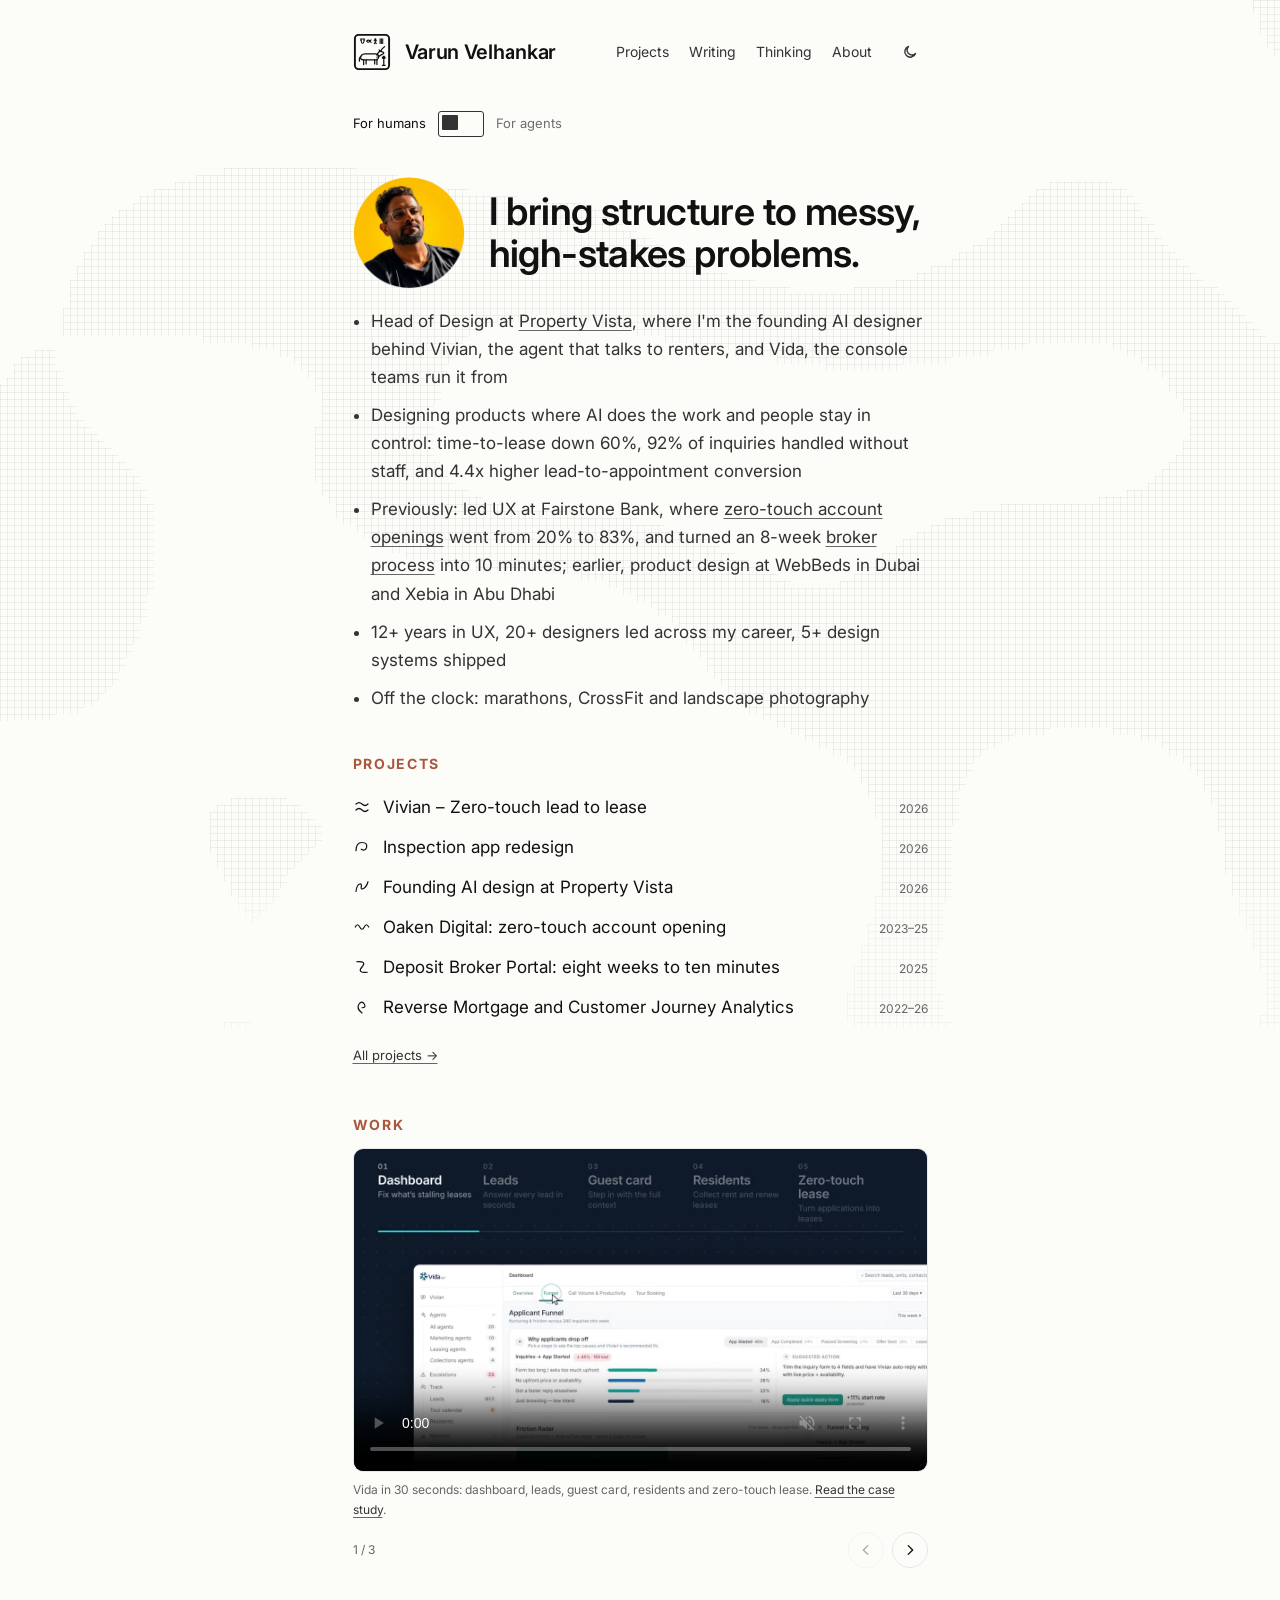
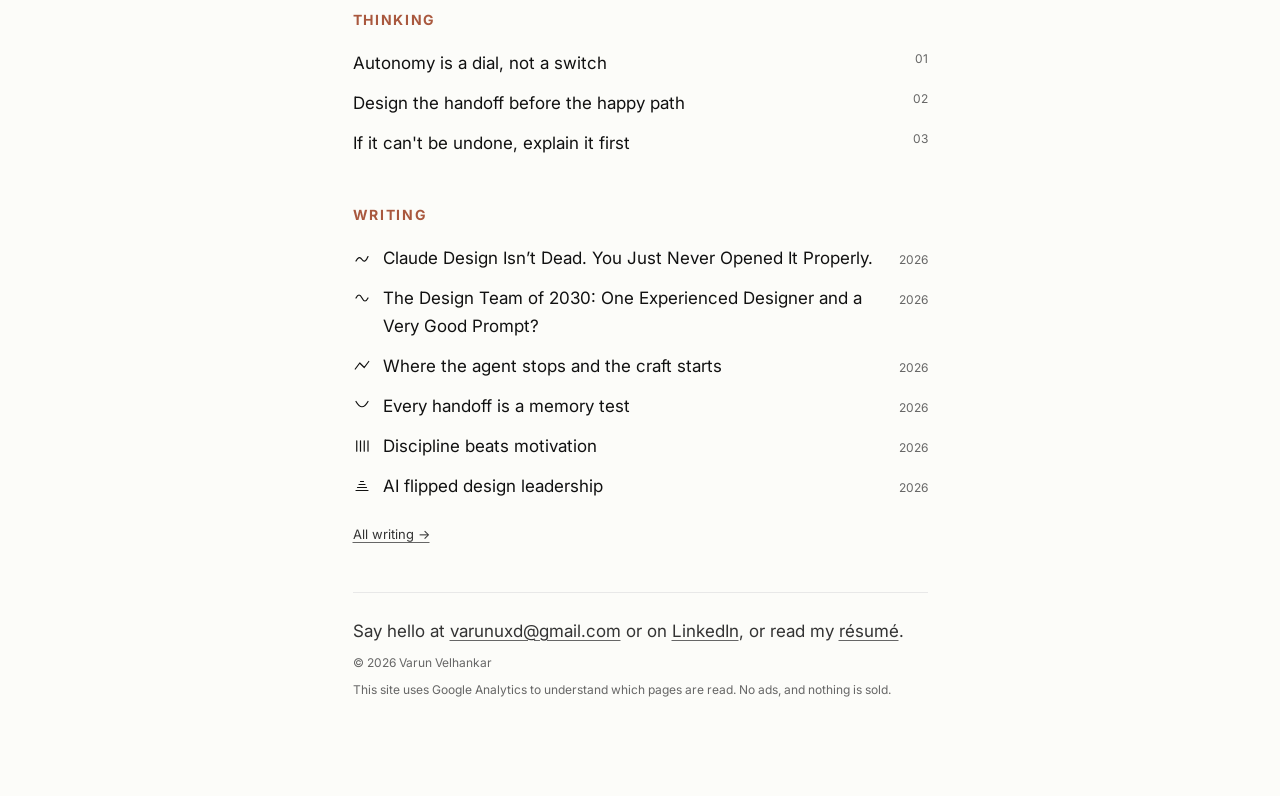
==== commit 336afedb: "Add Google Analytics 4 with resume, contact, writing and video events Co-Authored-By: Claude Opus 5." ====
--- a/index.html
+++ b/index.html
@@ -42,6 +42,8 @@
 .mm .reel-slide{flex:0 0 100%;min-width:0;scroll-snap-align:start}
 .mm [data-reel]:disabled{opacity:.35;cursor:default}
 </style>
+<script async src="https://www.googletagmanager.com/gtag/js?id=G-ZJBB0S6Y8N"></script>
+<script>window.dataLayer=window.dataLayer||[];function gtag(){dataLayer.push(arguments);}gtag('js',new Date());gtag('config','G-ZJBB0S6Y8N');</script>
 </head>
 <body>
 <div class="mm" data-theme="light" style="background: var(--bg); color: var(--text); font-family: var(--serif); font-size: 17px; line-height: 1.65; min-height: 100vh">
@@ -155,6 +157,7 @@
 <footer style="padding-top: 24px; border-top: 1px solid var(--line); display: flex; flex-direction: column; gap: 8px">
 <p style="margin: 0">Say hello at <a href="mailto:varunuxd@gmail.com">varunuxd@gmail.com</a> or on <a href="https://www.linkedin.com/in/varunvelhankar/">LinkedIn</a>, or read my <a href="/resume.html">résumé</a>.</p>
 <span style="font-family: var(--mono); font-size: 12px; color: var(--muted)">© 2026 Varun Velhankar</span>
+<span style="font-family: var(--mono); font-size: 12px; color: var(--muted)">This site uses Google Analytics to understand which pages are read. No ads, and nothing is sold.</span>
 </footer>
 
 </div>
@@ -472,5 +475,17 @@
 (function(){var c=new Component();if(c.componentDidMount)c.componentDidMount();var r=document.querySelector('.mm');
 if(r&&c.componentDidUpdate)new MutationObserver(function(){c.componentDidUpdate()}).observe(r,{attributes:true,attributeFilter:['data-theme']});})();
 </script>
+<script>
+(function(){if(typeof gtag!=='function')return;
+document.addEventListener('click',function(e){var a=e.target.closest&&e.target.closest('a[href]');if(!a)return;var h=a.getAttribute('href')||'';
+if(/\.pdf($|\?)/i.test(h)||a.hasAttribute('download')){gtag('event','resume_download',{file_name:h.split('/').pop(),page_path:location.pathname});}
+else if(h.indexOf('mailto:')===0){gtag('event','contact_click',{method:'email',page_path:location.pathname});}
+else if(/linkedin\.com/i.test(h)){gtag('event','contact_click',{method:'linkedin',page_path:location.pathname});}
+else if(/substack\.com/i.test(h)){gtag('event','writing_click',{link_url:h,page_path:location.pathname});}
+},true);
+document.querySelectorAll('video').forEach(function(v){var sent=false;v.addEventListener('play',function(){if(sent)return;sent=true;
+gtag('event','video_play',{video_title:(v.getAttribute('aria-label')||v.currentSrc||'').slice(0,90),page_path:location.pathname});});});
+})();
+</script>
 </body>
 </html>
